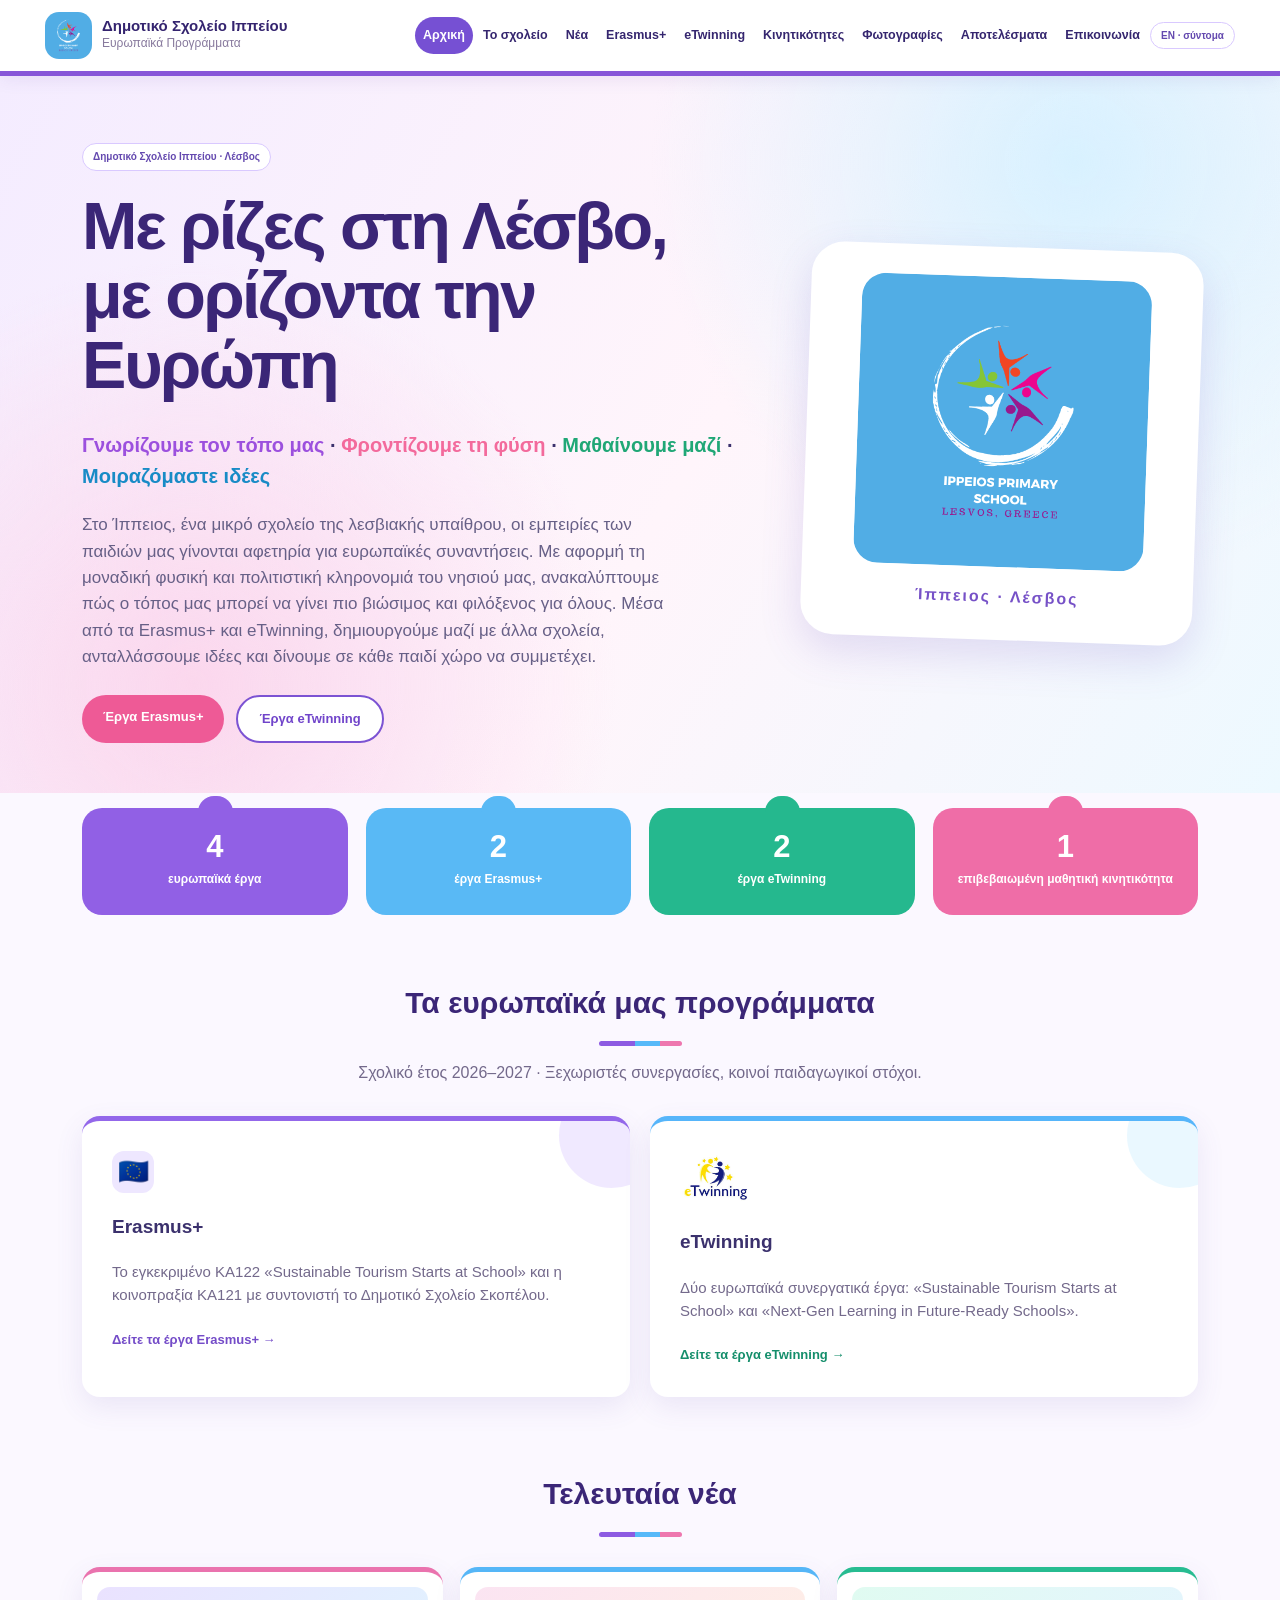
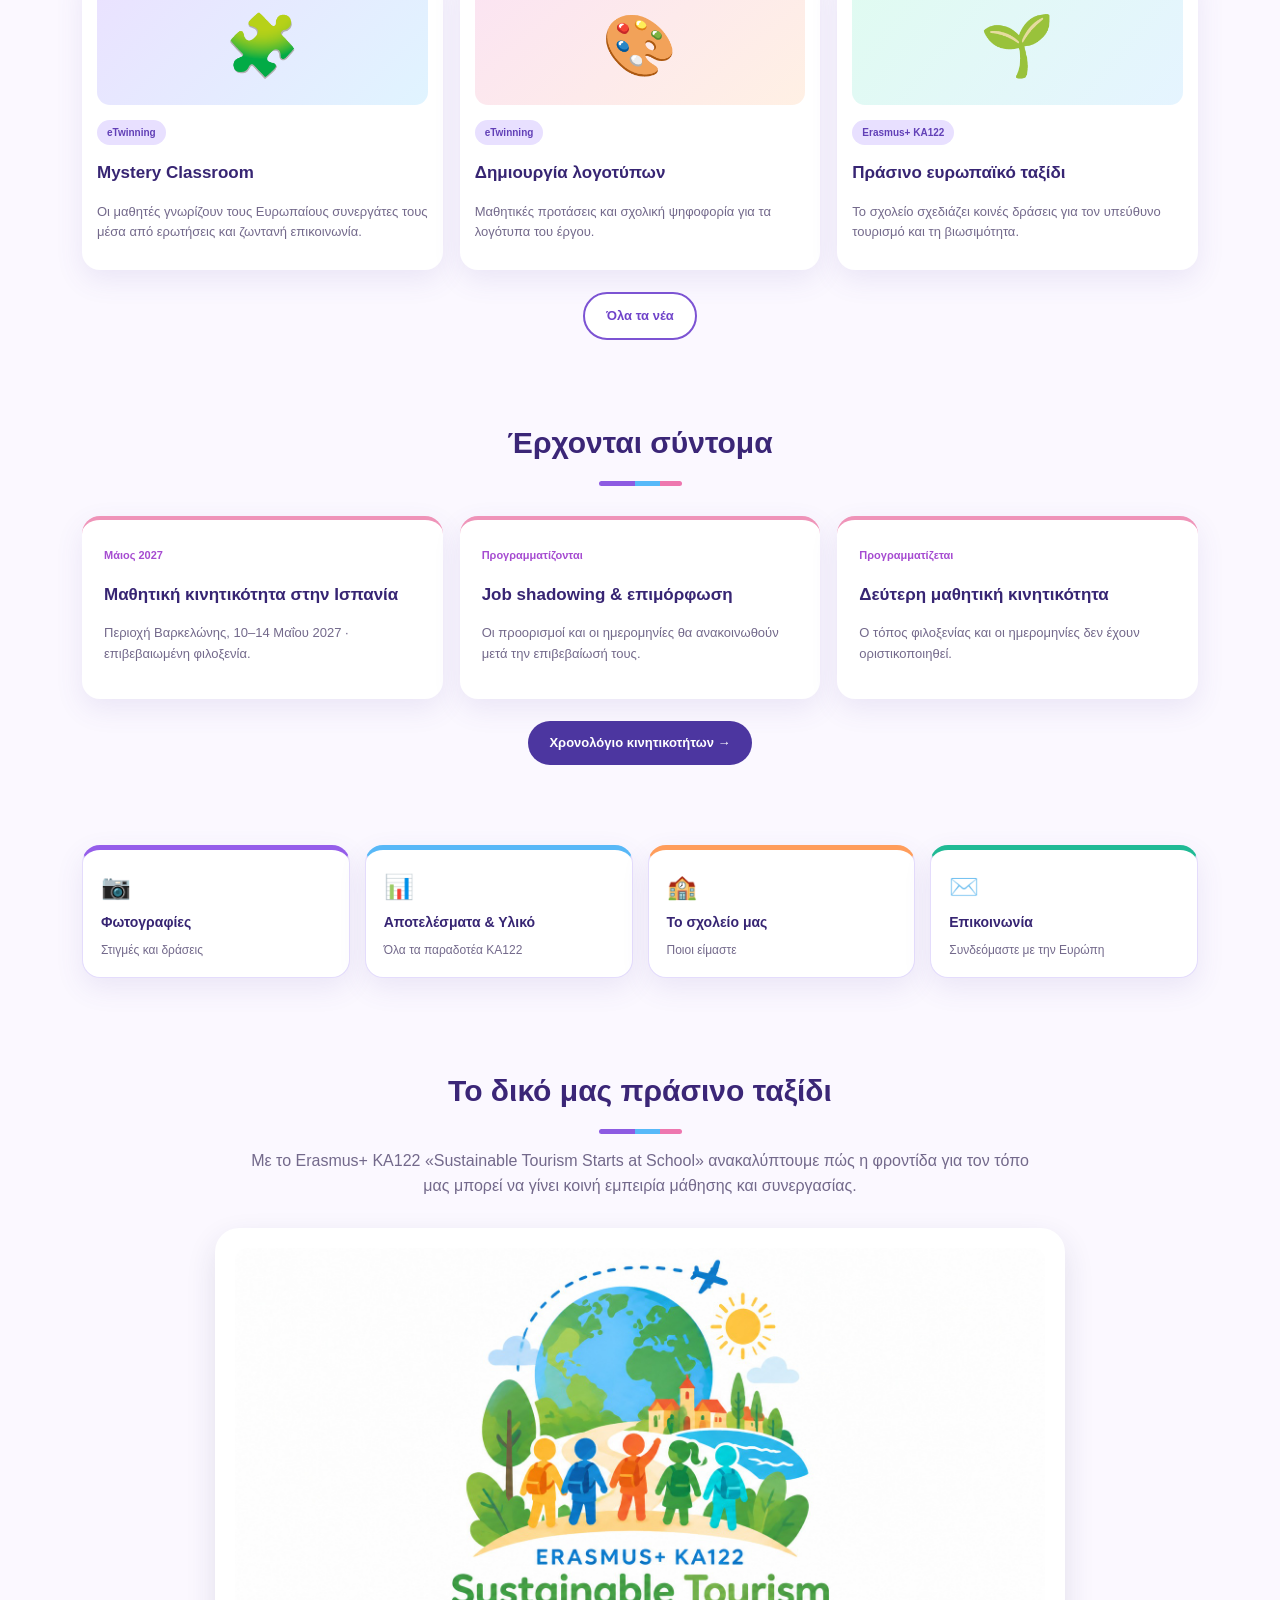
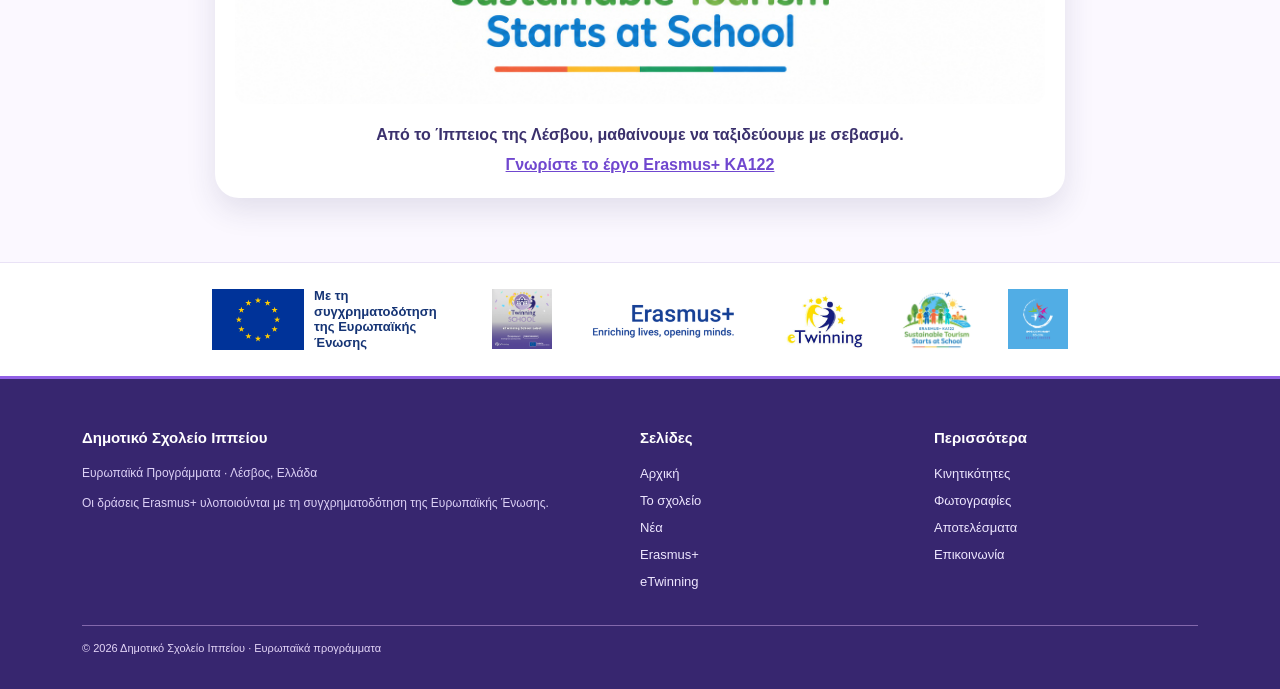
==== index.html @ ef34c3be "Add files via upload" ====
<!DOCTYPE html>

<html lang="el"><head><meta charset="utf-8"/><meta content="width=device-width,initial-scale=1" name="viewport"/><meta content="Ευρωπαϊκά προγράμματα Erasmus+ και eTwinning – Δημοτικό Σχολείο Ιππείου, Λέσβος" name="description"/><title>Αρχική | Δημοτικό Σχολείο Ιππείου</title><link href="style.css" rel="stylesheet"/></head><body>
<header class="top"><nav class="nav-wrap"><a class="brand" href="index.html"><img alt="Λογότυπο σχολείου" src="school-logo.png"/><span><strong>Δημοτικό Σχολείο Ιππείου</strong><small>Ευρωπαϊκά Προγράμματα</small></span></a><div class="nav-list"><a class="nav-link active" href="index.html">Αρχική</a><a class="nav-link" href="school.html">Το σχολείο</a><a class="nav-link" href="news.html">Νέα</a><a class="nav-link" href="erasmus.html">Erasmus+</a><a class="nav-link" href="etwinning.html">eTwinning</a><a class="nav-link" href="mobilities.html">Κινητικότητες</a><a class="nav-link" href="gallery.html">Φωτογραφίες</a><a class="nav-link" href="results.html">Αποτελέσματα</a><a class="nav-link" href="contact.html">Επικοινωνία</a><span class="badge outline" title="Αγγλική έκδοση υπό προετοιμασία">EN · σύντομα</span></div></nav></header>
<main>
<section class="hero"><div class="container herogrid"><div class="hero-copy"><span class="badge outline">Δημοτικό Σχολείο Ιππείου · Λέσβος</span><h1>Με ρίζες στη Λέσβο,<br/>με ορίζοντα την Ευρώπη</h1><p class="motto"><span>Γνωρίζουμε τον τόπο μας</span> · <span>Φροντίζουμε τη φύση</span> · <span>Μαθαίνουμε μαζί</span> · <span>Μοιραζόμαστε ιδέες</span></p><p>Στο Ίππειος, ένα μικρό σχολείο της λεσβιακής υπαίθρου, οι εμπειρίες των παιδιών μας γίνονται αφετηρία για ευρωπαϊκές συναντήσεις. Με αφορμή τη μοναδική φυσική και πολιτιστική κληρονομιά του νησιού μας, ανακαλύπτουμε πώς ο τόπος μας μπορεί να γίνει πιο βιώσιμος και φιλόξενος για όλους. Μέσα από τα Erasmus+ και eTwinning, δημιουργούμε μαζί με άλλα σχολεία, ανταλλάσσουμε ιδέες και δίνουμε σε κάθε παιδί χώρο να συμμετέχει.</p><div class="actions"><a class="btn primary" href="erasmus.html">Έργα Erasmus+</a><a class="btn ghost" href="etwinning.html">Έργα eTwinning</a></div></div><div class="hero-logo"><img alt="Λογότυπο Δημοτικού Σχολείου Ιππείου" src="school-logo.png"/><p>Ίππειος · Λέσβος</p></div></div></section>
<section aria-label="Τα φετινά μας ευρωπαϊκά προγράμματα" class="container statrow"><div class="stat red"><strong>4</strong><small>ευρωπαϊκά έργα</small></div><div class="stat yellow"><strong>2</strong><small>έργα Erasmus+</small></div><div class="stat green"><strong>2</strong><small>έργα eTwinning</small></div><div class="stat blue"><strong>1</strong><small>επιβεβαιωμένη μαθητική κινητικότητα</small></div></section>
<section class="container section"><div class="section-title"><h2>Τα ευρωπαϊκά μας προγράμματα</h2><div class="underline"></div><p>Σχολικό έτος 2026–2027 · Ξεχωριστές συνεργασίες, κοινοί παιδαγωγικοί στόχοι.</p></div><div class="two-cards"><a class="feature" href="erasmus.html"><span class="feature-icon eu">🇪🇺</span><h3>Erasmus+</h3><p>Το εγκεκριμένο KA122 «Sustainable Tourism Starts at School» και η κοινοπραξία KA121 με συντονιστή το Δημοτικό Σχολείο Σκοπέλου.</p><span class="card-link">Δείτε τα έργα Erasmus+ →</span></a><a class="feature" href="etwinning.html"><img alt="eTwinning" class="feature-logo" src="etwinning-logo.jpg"/><h3>eTwinning</h3><p>Δύο ευρωπαϊκά συνεργατικά έργα: «Sustainable Tourism Starts at School» και «Next-Gen Learning in Future-Ready Schools».</p><span class="card-link green-text">Δείτε τα έργα eTwinning →</span></a></div></section>
<section class="container section compact"><div class="section-title"><h2>Τελευταία νέα</h2><div class="underline"></div></div><div class="grid3"><article class="news-card"><div class="news-art">🧩</div><span class="badge">eTwinning</span><h3>Mystery Classroom</h3><p>Οι μαθητές γνωρίζουν τους Ευρωπαίους συνεργάτες τους μέσα από ερωτήσεις και ζωντανή επικοινωνία.</p></article><article class="news-card"><div class="news-art">🎨</div><span class="badge">eTwinning</span><h3>Δημιουργία λογοτύπων</h3><p>Μαθητικές προτάσεις και σχολική ψηφοφορία για τα λογότυπα του έργου.</p></article><article class="news-card"><div class="news-art">🌱</div><span class="badge">Erasmus+ KA122</span><h3>Πράσινο ευρωπαϊκό ταξίδι</h3><p>Το σχολείο σχεδιάζει κοινές δράσεις για τον υπεύθυνο τουρισμό και τη βιωσιμότητα.</p></article></div><p class="center-action"><a class="btn ghost" href="news.html">Όλα τα νέα</a></p></section>
<section class="container section compact"><div class="section-title"><h2>Έρχονται σύντομα</h2><div class="underline"></div></div><div class="grid3"><div class="event"><small>Μάιος 2027</small><h3>Μαθητική κινητικότητα στην Ισπανία</h3><p>Περιοχή Βαρκελώνης, 10–14 Μαΐου 2027 · επιβεβαιωμένη φιλοξενία.</p></div><div class="event"><small>Προγραμματίζονται</small><h3>Job shadowing &amp; επιμόρφωση</h3><p>Οι προορισμοί και οι ημερομηνίες θα ανακοινωθούν μετά την επιβεβαίωσή τους.</p></div><div class="event"><small>Προγραμματίζεται</small><h3>Δεύτερη μαθητική κινητικότητα</h3><p>Ο τόπος φιλοξενίας και οι ημερομηνίες δεν έχουν οριστικοποιηθεί.</p></div></div><p class="center-action"><a class="btn navy" href="mobilities.html">Χρονολόγιο κινητικοτήτων →</a></p></section>
<section class="container section compact"><div class="quick-grid"><a href="gallery.html">📷 <strong>Φωτογραφίες</strong><small>Στιγμές και δράσεις</small></a><a href="results.html">📊 <strong>Αποτελέσματα &amp; Υλικό</strong><small>Όλα τα παραδοτέα KA122</small></a><a href="school.html">🏫 <strong>Το σχολείο μας</strong><small>Ποιοι είμαστε</small></a><a href="contact.html">✉️ <strong>Επικοινωνία</strong><small>Συνδεόμαστε με την Ευρώπη</small></a></div></section>
<section aria-labelledby="ka122-poster-title" class="container section" style="padding-bottom:64px">
<div class="section-title">
<h2 id="ka122-poster-title">Το δικό μας πράσινο ταξίδι</h2>
<div class="underline"></div>
<p>Με το Erasmus+ KA122 «Sustainable Tourism Starts at School» ανακαλύπτουμε πώς η φροντίδα για τον τόπο μας μπορεί να γίνει κοινή εμπειρία μάθησης και συνεργασίας.</p>
</div>
<div style="max-width:850px;margin:0 auto;text-align:center;background:#fff;border-radius:24px;padding:20px;box-shadow:0 12px 30px rgba(45,41,94,.12)">
<a aria-label="Μάθετε περισσότερα για το Erasmus+ KA122" href="erasmus.html">
<img alt="Αφίσα του Erasmus+ KA122 Sustainable Tourism Starts at School" loading="lazy" src="sustainable-tourism.jpg" style="display:block;width:100%;height:auto;border-radius:14px"/>
</a>
<p style="margin:19px 0 6px;font-weight:750">Από το Ίππειος της Λέσβου, μαθαίνουμε να ταξιδεύουμε με σεβασμό.</p>
<a href="erasmus.html" style="color:#7047cf;font-weight:750;text-decoration:underline">Γνωρίστε το έργο Erasmus+ KA122</a>
</div>
</section>
</main>
<div aria-label="Ευρωπαϊκή χρηματοδότηση και λογότυπα του σχολείου" class="footer-logos"><div class="eu-funding-mark"><svg aria-label="Σημαία της Ευρωπαϊκής Ένωσης" role="img" viewbox="0 0 120 80" xmlns="http://www.w3.org/2000/svg"><rect fill="#003399" height="80" width="120"></rect><polygon fill="#ffcc00" points="60.000,10.800 60.970,13.665 63.994,13.702 61.569,15.510 62.469,18.398 60.000,16.650 57.531,18.398 58.431,15.510 56.006,13.702 59.030,13.665"></polygon><polygon fill="#ffcc00" points="72.500,14.149 73.470,17.014 76.494,17.051 74.069,18.859 74.969,21.747 72.500,19.999 70.031,21.747 70.931,18.859 68.506,17.051 71.530,17.014"></polygon><polygon fill="#ffcc00" points="81.651,23.300 82.620,26.165 85.645,26.202 83.220,28.010 84.119,30.898 81.651,29.150 79.182,30.898 80.081,28.010 77.656,26.202 80.681,26.165"></polygon><polygon fill="#ffcc00" points="85.000,35.800 85.970,38.665 88.994,38.702 86.569,40.510 87.469,43.398 85.000,41.650 82.531,43.398 83.431,40.510 81.006,38.702 84.030,38.665"></polygon><polygon fill="#ffcc00" points="81.651,48.300 82.620,51.165 85.645,51.202 83.220,53.010 84.119,55.898 81.651,54.150 79.182,55.898 80.081,53.010 77.656,51.202 80.681,51.165"></polygon><polygon fill="#ffcc00" points="72.500,57.451 73.470,60.316 76.494,60.353 74.069,62.161 74.969,65.049 72.500,63.301 70.031,65.049 70.931,62.161 68.506,60.353 71.530,60.316"></polygon><polygon fill="#ffcc00" points="60.000,60.800 60.970,63.665 63.994,63.702 61.569,65.510 62.469,68.398 60.000,66.650 57.531,68.398 58.431,65.510 56.006,63.702 59.030,63.665"></polygon><polygon fill="#ffcc00" points="47.500,57.451 48.470,60.316 51.494,60.353 49.069,62.161 49.969,65.049 47.500,63.301 45.031,65.049 45.931,62.161 43.506,60.353 46.530,60.316"></polygon><polygon fill="#ffcc00" points="38.349,48.300 39.319,51.165 42.344,51.202 39.919,53.010 40.818,55.898 38.349,54.150 35.881,55.898 36.780,53.010 34.355,51.202 37.380,51.165"></polygon><polygon fill="#ffcc00" points="35.000,35.800 35.970,38.665 38.994,38.702 36.569,40.510 37.469,43.398 35.000,41.650 32.531,43.398 33.431,40.510 31.006,38.702 34.030,38.665"></polygon><polygon fill="#ffcc00" points="38.349,23.300 39.319,26.165 42.344,26.202 39.919,28.010 40.818,30.898 38.349,29.150 35.881,30.898 36.780,28.010 34.355,26.202 37.380,26.165"></polygon><polygon fill="#ffcc00" points="47.500,14.149 48.470,17.014 51.494,17.051 49.069,18.859 49.969,21.747 47.500,19.999 45.031,21.747 45.931,18.859 43.506,17.051 46.530,17.014"></polygon></svg><span>Με τη συγχρηματοδότηση της Ευρωπαϊκής Ένωσης</span></div><img alt="eTwinning School Label" loading="lazy" src="etwinning-school-label.gif"/><img alt="Erasmus+ — Enriching lives, opening minds" class="erasmus-wordmark" loading="lazy" src="[data-uri]"/><img alt="eTwinning" loading="lazy" src="etwinning-logo.jpg"/><img alt="Λογότυπο Sustainable Tourism Starts at School" loading="lazy" src="[data-uri]"/><img alt="Δημοτικό Σχολείο Ιππείου" loading="lazy" src="school-logo.png"/></div>
<footer class="footer"><div class="container"><div class="footer-grid"><div><h3>Δημοτικό Σχολείο Ιππείου</h3><p>Ευρωπαϊκά Προγράμματα · Λέσβος, Ελλάδα</p><p>Οι δράσεις Erasmus+ υλοποιούνται με τη συγχρηματοδότηση της Ευρωπαϊκής Ένωσης.</p></div><div><h3>Σελίδες</h3><a href="index.html">Αρχική</a><a href="school.html">Το σχολείο</a><a href="news.html">Νέα</a><a href="erasmus.html">Erasmus+</a><a href="etwinning.html">eTwinning</a></div><div><h3>Περισσότερα</h3><a href="mobilities.html">Κινητικότητες</a><a href="gallery.html">Φωτογραφίες</a><a href="results.html">Αποτελέσματα</a><a href="contact.html">Επικοινωνία</a></div></div><div class="copyright">© 2026 Δημοτικό Σχολείο Ιππείου · Ευρωπαϊκά προγράμματα</div></div></footer>
</body></html>
---- style.css ----
:root{--navy:#3d266d;--ink:#403369;--muted:#796e91;--coral:#fb4e6a;--yellow:#ff9f24;--green:#18b77e;--blue:#40aafa;--paper:#fffaf5;--shadow:0 10px 25px rgba(39,32,66,.09)}
*{box-sizing:border-box}html{scroll-behavior:smooth}body{margin:0;color:var(--ink);font-family:'Segoe UI',Arial,sans-serif;background:var(--paper);line-height:1.55}a{color:inherit}button{font:inherit}
.top{position:sticky;top:0;z-index:20;background:white;border-bottom:4px solid transparent;border-image:linear-gradient(to right,#fb4e6a 0 25%,#ff9f24 25% 50%,#18b77e 50% 75%,#40aafa 75%) 1}.container{max-width:1160px;margin:auto;padding-left:22px;padding-right:22px}.nav-wrap{max-width:1230px;margin:auto;padding:12px 20px;display:flex;align-items:center;justify-content:space-between;gap:20px}.brand{display:flex;align-items:center;gap:10px;flex-shrink:0;cursor:pointer;text-decoration:none}.brand img{width:47px;height:47px;object-fit:cover;border-radius:14px}.brand strong{display:block;font-size:15px;line-height:1.1;color:var(--navy)}.brand small{display:block;font-size:12px;color:#858296}.nav-list{display:flex;align-items:center;gap:2px;flex-wrap:wrap;justify-content:flex-end}.nav-link{font-size:12.5px;font-weight:750;white-space:nowrap;text-decoration:none;padding:9px 8px;border-radius:25px;color:var(--navy)}.nav-link:hover{background:#f4eaff}.nav-link.active{background:var(--navy);color:white}.lang{border:2px solid var(--navy);background:white;border-radius:28px;font-size:12px;font-weight:800;padding:8px 12px;cursor:pointer}.lang:hover{background:#f4eaff}
main{min-height:58vh}.page{display:none}.page.active{display:block}.hero{padding:67px 0 50px;background:#fff8ef}.herogrid{display:grid;grid-template-columns:1.45fr .85fr;gap:55px;align-items:center}.hero-copy h1{font-size:clamp(45px,5.2vw,76px);letter-spacing:-2.5px;line-height:1.05;color:var(--navy);margin:21px 0 29px}.hero-copy>p:not(.motto){color:var(--muted);max-width:600px;font-size:17px}.motto{font-size:20px;font-weight:850;margin-bottom:20px}.motto span:nth-child(1){color:var(--coral)}.motto span:nth-child(2){color:#ce8b00}.motto span:nth-child(3){color:var(--green)}.motto span:nth-child(4){color:var(--blue)}.hero-logo{background:white;border-radius:33px;padding:27px;text-align:center;box-shadow:0 17px 37px #693cb91c;transform:rotate(2deg)}.hero-logo img{width:100%;max-width:290px;border-radius:24px}.hero-logo p{margin:10px 0 0;font-weight:850;letter-spacing:2px;color:#3286cc}.badge{display:inline-block;border-radius:50px;padding:5px 10px;background:#eff2ff;color:#3854ac;font-size:10px;letter-spacing:.35px;font-weight:850}.badge.outline{border:1px solid #ece1c5;background:white;color:#363456}.badge.coral{background:#ffe9ec;color:#cf406a}.badge.blue-badge{background:#e9f7ff;color:#2784d5}.badge.green-badge{background:#e5fbf2;color:#098b5d}.badge.purple-badge{background:#f0e6ff;color:#8345d2}.actions{display:flex;gap:12px;flex-wrap:wrap;margin-top:25px}.btn{display:inline-block;text-decoration:none;border-radius:35px;padding:12px 21px;font-size:13px;font-weight:800}.btn.primary{background:var(--coral);color:white}.btn.ghost{background:transparent;border:2px solid var(--navy);color:var(--navy)}.btn.navy{background:var(--navy);color:white}.btn:hover{filter:brightness(.95)}
.statrow{display:grid;grid-template-columns:repeat(4,1fr);gap:18px;padding-top:15px}.stat{text-align:center;border-radius:17px;padding:22px 8px;color:white;min-height:107px;position:relative}.stat:before{content:'';position:absolute;border-radius:60px 60px 0 0;background:inherit;width:35px;height:16px;top:-12px;left:calc(50% - 17px)}.stat.red{background:var(--coral)}.stat.yellow{background:#e9a900}.stat.green{background:var(--green)}.stat.blue{background:var(--blue)}.stat strong{display:block;font-size:31px;line-height:1.1}.stat small{display:block;font-size:12px;font-weight:750;margin-top:6px}
.section{padding-top:65px;padding-bottom:35px}.section.compact{padding-top:39px;padding-bottom:25px}.section-title{text-align:center;margin-bottom:30px}.section-title.left{text-align:left;margin-top:45px}.section-title h2{font-size:30px;color:var(--navy);margin:0}.section-title p{color:var(--muted);max-width:790px;margin:15px auto}.underline{width:70px;height:4px;margin:14px auto 0;border-radius:5px;background:linear-gradient(to right,var(--coral) 0 25%,var(--yellow) 25% 50%,var(--green) 50% 75%,var(--blue) 75%)}.two-cards{display:grid;grid-template-columns:1fr 1fr;gap:20px}.feature{display:block;background:white;border-radius:18px;padding:30px;text-decoration:none;box-shadow:var(--shadow);position:relative;overflow:hidden}.feature:before{content:'';width:105px;height:105px;background:#e1f3ff;border-radius:100%;position:absolute;right:-34px;top:-38px;opacity:.6}.feature:nth-child(2):before{background:#ffe3b5}.feature h3{font-size:19px}.feature p{font-size:15px;color:var(--muted);margin-bottom:20px}.feature-icon{display:inline-grid;place-items:center;background:#e4f6ff;border-radius:12px;width:42px;height:42px;font-size:25px}.feature-logo{width:118px;height:50px;object-fit:contain;object-position:left}.card-link{font-size:13px;font-weight:850;color:#6a45c4}.green-text{color:var(--green)}.grid3{display:grid;grid-template-columns:repeat(3,minmax(0,1fr));gap:17px}.news-card,.mini,.event{background:white;border-radius:18px;box-shadow:var(--shadow);overflow:hidden}.news-card{padding:15px}.news-art{height:118px;border-radius:13px;background:linear-gradient(135deg,#edf0ff,#ffe5f1);display:flex;align-items:center;justify-content:center;font-size:60px;margin-bottom:14px}.news-card:nth-child(2) .news-art{background:linear-gradient(140deg,#fff0cf,#ffecdd)}.news-card:nth-child(3) .news-art{background:linear-gradient(140deg,#e7ffef,#e3f7ff)}.news-card h3,.event h3{font-size:17px;line-height:1.34;color:var(--navy)}.news-card p,.event p{font-size:13px;color:var(--muted)}.center-action{text-align:center;margin-top:22px}.event{padding:22px}.event small,.date{font-size:11px;font-weight:850;color:var(--coral)}.quick-grid{display:grid;grid-template-columns:repeat(4,1fr);gap:15px}.quick-grid a{background:white;border:1px solid #f2e8f3;border-radius:16px;box-shadow:var(--shadow);padding:18px;text-decoration:none;font-size:24px}.quick-grid strong{display:block;font-size:14px;margin-top:7px;color:var(--navy)}.quick-grid small{display:block;color:var(--muted);font-size:12px;margin-top:7px}.page-head{background:linear-gradient(130deg,#ffedf8,#fff9f2 55%,#eaf7ff);padding:57px 0}.page-head h1{font-size:clamp(35px,5vw,54px);line-height:1.2;color:var(--navy);margin:9px 0}.page-head p{color:var(--muted);max-width:800px}.page-head .kicker{color:var(--coral);font-size:12px;font-weight:850;letter-spacing:1px;text-transform:uppercase}.three-images{display:grid;grid-template-columns:repeat(3,1fr);gap:20px}.three-images img{width:100%;height:160px;object-fit:contain;background:white;padding:20px;border-radius:18px;box-shadow:var(--shadow)}.project-detail{display:grid;grid-template-columns:1.25fr .85fr;gap:30px;align-items:center;background:white;border-radius:24px;padding:28px;box-shadow:var(--shadow);margin-bottom:28px}.project-detail h2{color:var(--navy);font-size:30px}.project-detail p{color:#656278}.project-detail .poster{width:100%;max-height:330px;object-fit:contain;border-radius:12px}.project-detail .poster.portrait{max-height:480px}.art{border-radius:20px;background:#ecf5ff;min-height:220px;display:flex;align-items:center;justify-content:center;flex-direction:column;font-size:80px}.art span{font-size:16px;font-weight:800;color:#2b5c9c}.timeline{display:grid;gap:16px}.time-item{background:white;padding:25px;border-radius:18px;border-left:6px solid #ffab3b;box-shadow:var(--shadow)}.time-item.confirmed{border-color:var(--green)}.time-item h2{margin:8px 0 5px;font-size:24px;color:var(--navy)}.time-item p{color:var(--muted)}.gallery{display:grid;grid-template-columns:repeat(3,minmax(0,1fr));gap:20px}.gallery figure{background:white;padding:16px;margin:0;border-radius:18px;box-shadow:var(--shadow);text-align:center}.gallery img{width:100%;height:245px;object-fit:contain;border-radius:10px}.gallery figcaption{font-weight:750;font-size:13px;margin:10px 0}.warning{border-left:5px solid var(--coral);background:white;padding:19px 22px;border-radius:15px;color:#615b72}.deliverables{display:grid;gap:23px}.commit-group h3{font-size:23px;color:var(--navy)}.mini{padding:21px;border-top:5px solid var(--green)}.mini:nth-child(3n+2){border-color:var(--coral)}.mini:nth-child(3n){border-color:var(--blue)}.mini .symbol{font-size:29px}.mini h3{font-size:16px;margin:11px 0 7px;color:var(--navy)}.mini p{color:#6e6a7e;font-size:13px;margin:0}.hint{border:1px solid #ffdba7;background:#fff0d3;border-radius:15px;padding:17px;margin-top:28px;color:#67546a;font-size:14px}.spaced{margin-top:45px}.footer-logos{display:flex;justify-content:center;align-items:center;gap:25px;flex-wrap:wrap;background:white;padding:16px}.footer-logos img{height:45px;max-width:170px;object-fit:contain}.footer{background:var(--navy);color:#fff;border-top:4px solid transparent;border-image:linear-gradient(to right,#fb4e6a 0 25%,#ff9f24 25% 50%,#18b77e 50% 75%,#40aafa 75%) 1;padding:32px 0}.footer-grid{display:grid;grid-template-columns:2fr 1fr 1fr;gap:30px}.footer a{display:block;color:#f4eaff;font-size:13px;margin-bottom:7px;text-decoration:none}.footer p{color:#e6d7ff;font-size:12px}.footer h3{font-size:15px}.copyright{font-size:11px;border-top:1px solid #8368ac;padding-top:14px;margin-top:25px;color:#e4d6f8}
@media(max-width:1050px){.nav-wrap{display:block}.brand{justify-content:center;margin-bottom:10px}.nav-list{justify-content:center}.nav-link{font-size:11.5px}.quick-grid{grid-template-columns:repeat(2,1fr)}}
@media(max-width:700px){.herogrid,.two-cards,.project-detail,.grid3,.gallery,.footer-grid{grid-template-columns:1fr}.statrow{grid-template-columns:repeat(2,1fr)}.three-images{grid-template-columns:1fr}.hero{padding-top:35px}.herogrid{gap:25px}.hero-copy h1{font-size:47px}.hero-logo{max-width:300px;margin:auto}.motto{font-size:17px}.nav-list{max-height:100px;overflow-y:auto}.quick-grid{grid-template-columns:repeat(2,1fr)}.gallery img{height:230px}.section{padding-top:45px}.footer-grid{gap:6px}}

/* The site uses a shared stylesheet. Edit here to change colors on ALL pages. */
.page{display:block!important}.nav-link.active{color:#ed5b65;background:#fff2dd}.footer a:hover,.nav-link:hover{text-decoration:underline}

/* Χρώματα Ιππείου – κρατάμε ΑΚΡΙΒΩΣ την προηγούμενη διάταξη. */
:root{--navy:#3d266d;--ink:#403369;--muted:#796e91;--coral:#fb4e6a;--yellow:#ff9f24;--green:#18b77e;--blue:#40aafa;--paper:#fffaf5}
.top{border-image:linear-gradient(90deg,#fb4e6a 0 17%,#ff9f24 17% 34%,#ffcb36 34% 50%,#18b77e 50% 67%,#40aafa 67% 83%,#9d59e9 83% 100%) 1}
.nav-link.active{background:#f0e4ff;color:#6c35b4}
.hero{background:radial-gradient(circle at 12% 14%,#fff0d1 0,transparent 30%),radial-gradient(circle at 86% 28%,#e9edff 0,transparent 29%),#fff9f5}
.hero-logo{box-shadow:0 17px 37px #9459c326}
.hero-logo p{color:#6a45c4}
.badge.outline{border-color:#ebd6fa}
.stat.red{background:#fb4e6a}.stat.yellow{background:#ff9f24}.stat.green{background:#18b77e}.stat.blue{background:#40aafa}
.underline{background:linear-gradient(90deg,#fb4e6a 0 17%,#ff9f24 17% 34%,#ffcb36 34% 50%,#18b77e 50% 67%,#40aafa 67% 83%,#9d59e9 83% 100%)}
.feature:nth-child(2):before{background:#ffe3ef}
.news-card:nth-child(2) .news-art{background:linear-gradient(135deg,#fff2d4,#ffeaf0)}
.news-card:nth-child(3) .news-art{background:linear-gradient(135deg,#e5fbf2,#e4f6ff)}
.footer{background:#3d266d;border-image:linear-gradient(90deg,#fb4e6a,#ff9f24,#18b77e,#40aafa,#9d59e9) 1}


/* Ιππειος: bright purple + sky-blue identity; unchanged original card layout */
:root{--navy:#34246f;--ink:#342d65;--muted:#666481;--coral:#f36a9c;--yellow:#ff9b43;--green:#27be8e;--blue:#4abdfa;--paper:#fbf8ff;--shadow:0 10px 26px rgba(68,42,137,.13)}
body{background:#fbf8ff;color:var(--ink)}
.top{background:#fff;box-shadow:0 4px 20px rgba(64,42,126,.09);border-image:none;border-bottom:4px solid #9872ee}
.brand strong{color:#34246f}.brand small{color:#8469bc}
.nav-link{color:#35266f}.nav-link:hover{background:#eeeaff}.nav-link.active{background:#7047cf!important;color:white!important}
.lang{border-color:#9378db;color:#6241bc}
.hero{background:radial-gradient(circle at 85% 18%,#bbecff 0,transparent 33%),radial-gradient(circle at 8% 94%,#f9c9e2 0,transparent 35%),linear-gradient(115deg,#f2e9ff 0%,#ebf7ff 75%,#fbf3ff 100%)}
.hero-copy h1{color:#372573}.hero-copy>p:not(.motto){color:#676087}.motto span:nth-child(1){color:#9c50de}.motto span:nth-child(2){color:#f36a9c}.motto span:nth-child(3){color:#20a776}.motto span:nth-child(4){color:#188bc6}
.hero-logo{box-shadow:0 16px 40px #6e4fc22c;border:3px solid #fff}.hero-logo p{color:#7651c7}
.badge{background:#e8e0ff;color:#6240b7}.badge.outline{border-color:#d9c9ff;color:#6449af}.badge.coral{background:#ffe5f0;color:#b52e6d}.badge.blue-badge{background:#e4f7ff;color:#237da9}.badge.green-badge{background:#ddf8eb;color:#148a65}.badge.purple-badge{background:#f0e6ff;color:#773dc7}
.btn.primary{background:#7047cf}.btn.ghost{border-color:#7652d1;color:#6241bc}.btn.navy{background:#34246f}
.stat.red{background:#9b59dc}.stat.yellow{background:#42b5ed}.stat.green{background:#25b888}.stat.blue{background:#f36a9c}
.section-title h2,.news-card h3,.event h3,.quick-grid strong,.page-head h1,.project-detail h2,.time-item h2,.commit-group h3,.mini h3{color:#372573}
.underline{background:linear-gradient(to right,#9b59dc 0 35%,#4abdfa 35% 70%,#27be8e 70%);width:78px;height:5px}
.feature,.news-card,.mini,.event,.quick-grid a,.gallery figure,.project-detail,.time-item{border-radius:18px;box-shadow:0 10px 28px #6149a61b}
.feature:before{background:#e3d4ff}.feature:nth-child(2):before{background:#d7f3ff}.feature-icon{background:#eee7ff}.card-link{color:#744cc8}.green-text{color:#148e6b}
.news-art{background:linear-gradient(135deg,#e9ddff,#e1f6ff)}.news-card:nth-child(2) .news-art{background:linear-gradient(130deg,#ffe5ee,#ffe9db)}.news-card:nth-child(3) .news-art{background:linear-gradient(130deg,#ddfaec,#e4f8ff)}
.event small,.date{color:#a64cd1}.quick-grid a{border:1px solid #e4dcfc}
.page-head{background:linear-gradient(125deg,#eee5ff,#e5f6ff 68%,#ffecf5)}.page-head .kicker{color:#7650c2}
.art{background:#e6f4ff}.art span{color:#6b46bd}.time-item{border-left-color:#ff9b43}.time-item.confirmed{border-color:#22b98a}
.mini{border-top-color:#9b59dc}.mini:nth-child(3n+2){border-color:#4abdfa}.mini:nth-child(3n){border-color:#27be8e}
.hint{background:#fff4e8;border-color:#ffd4b1}
.footer-logos{background:#f7f3ff}.footer{background:#34246f;border-top:5px solid #52c3f4;border-image:none}.footer a{color:#eee7ff}.footer p{color:#ddd1f6}
/* Sentence case everywhere: preserve Greek accents and legitimate brand acronyms */
.page-head .kicker,.badge,.section-tag,.tile-type,.event small,.date,.journey-date,.story small{text-transform:none!important;letter-spacing:.1px!important}


/* IPPEIOS COLOR IDENTITY v3 — distinctive violet / sky blue / pink. Layout unchanged. */
:root{--navy:#39266f;--ink:#3b316d;--muted:#73698b;--coral:#ee5a96;--yellow:#ff9e53;--green:#21ba95;--blue:#56b5fa;--paper:#fbf8ff;--shadow:0 12px 30px rgba(83,52,151,.12)}
body{background:#fbf8ff;color:var(--ink)}
.top{background:#fff;border-image:none!important;border-bottom:5px solid #8756d8!important;box-shadow:0 3px 17px rgba(83,52,151,.09)}
.top:after{content:none!important}
.nav-link.active{background:#7650d3!important;color:#fff!important}
.nav-link:hover{background:#efe7ff}
.brand small{color:#87799d}
.hero{background:radial-gradient(circle at 84% 12%,#d8f1ff 0,transparent 34%),radial-gradient(circle at 15% 85%,#fbd7ed 0,transparent 34%),linear-gradient(120deg,#f4ecff,#fff5fb 54%,#edf9ff)}
.hero-copy h1,.section-title h2,.page-head h1,.project-detail h2{color:#3b2677}
.btn.primary{background:#ee5a96;color:#fff}
.btn.ghost{border-color:#7c53d3;color:#7044ca;background:#fff}
.btn.navy{background:#4c36a0}
.stat.red{background:#9160e5}.stat.yellow{background:#59b9f5}.stat.green{background:#25b88e}.stat.blue{background:#ef6da7}
.stat{border-radius:20px}
.stat:before{background:inherit}
.underline{background:linear-gradient(90deg,#8d5be2 0 43%,#57b9f9 43% 74%,#ee77af 74%);width:83px;height:5px}
.feature{border-top:5px solid #9367ea}.feature:nth-child(2){border-top-color:#56b5fa}
.feature:before{background:#e7dbff}.feature:nth-child(2):before{background:#dcf4ff}
.news-card:nth-child(1){border-top:5px solid #ea73ae}.news-card:nth-child(2){border-top:5px solid #55b6f7}.news-card:nth-child(3){border-top:5px solid #27bc91}
.news-art{background:linear-gradient(135deg,#eae2ff,#e0f4ff)}
.news-card:nth-child(2) .news-art{background:linear-gradient(140deg,#fbe4f2,#fff0e4)}
.news-card:nth-child(3) .news-art{background:linear-gradient(130deg,#e0fbf1,#e5f4ff)}
.event{border-top:4px solid #ef93b8}
.quick-grid a:nth-child(4n+1){border-top:5px solid #955dea}.quick-grid a:nth-child(4n+2){border-top:5px solid #58b8f7}.quick-grid a:nth-child(4n+3){border-top:5px solid #ff9d5b}.quick-grid a:nth-child(4n){border-top:5px solid #20ba95}
.page-head{background:linear-gradient(125deg,#f2e8ff,#e7f5ff 65%,#fde7f3)}
.mini{border-top-color:#925de5}.mini:nth-child(3n+2){border-top-color:#58b8f7}.mini:nth-child(3n){border-top-color:#ee7bae}
.footer-logos{background:#f7f0ff}.footer{background:#37266f;border-image:none!important;border-top:5px solid #58b8f7!important}
/* Keep standard sentence-style labels, not shouty uppercase. */
.page-head .kicker,.badge,.section-tag,.tile-type,.event small,.date,.journey-date,.story small{text-transform:none!important;letter-spacing:normal!important}

/* Footer refresh 12 Nov 2026 — no decorative duplicated logos */
.hint{display:none!important}
.footer-logos{
  display:flex!important;align-items:center!important;justify-content:center!important;
  flex-wrap:wrap!important;column-gap:38px!important;row-gap:18px!important;
  padding:27px 20px!important;background:#fff!important
}
.footer-logos img{
  display:block!important;width:auto!important;height:58px!important;
  max-width:165px!important;object-fit:contain!important;background:transparent!important
}
.footer-logos::before,.footer-logos::after{content:none!important;display:none!important}
@media(max-width:600px){.footer-logos img{height:45px!important;max-width:115px!important}.footer-logos{column-gap:20px!important}}

/* Οριστική μορφή λογοτύπων στο κάτω μέρος — χωρίς ψευδοστοιχεία */
.footer-logos {
  background: #fff !important;
  border-top: 1px solid #eee9f8;
  display: flex !important;
  flex-wrap: wrap;
  align-items: center;
  justify-content: center;
  gap: 22px 32px;
  padding: 24px 18px !important;
}
.footer-logos img {
  height: 58px !important;
  width: auto !important;
  max-width: 165px !important;
  object-fit: contain !important;
  background: transparent !important;
  box-shadow: none !important;
}
.footer-logos img[src="sustainable-tourism-logo.png"] { height: 58px !important; }
.footer-logos::after, .footer-logos::before {
  content: none !important;
  display: none !important;
}
.hint {display:none!important;}
.footer { background:#37266f!important; border-top:4px solid #9160e5!important; border-image:none!important; }
@media(max-width:600px){
  .footer-logos {gap: 18px!important;}
  .footer-logos img, .footer-logos img[src="sustainable-tourism-logo.png"] {height:46px!important;max-width:130px!important;}
}

/* Final footer: self-contained EU emblem and Sustainable logo */
.footer-logos {
  display: flex !important; justify-content: center !important; align-items: center !important;
  flex-wrap: wrap !important; gap: 20px 35px !important; padding: 25px 16px !important;
  background: #fff !important; border-top: 1px solid #e9e2f6 !important;
}
.footer-logos > img { height: 60px !important; width: auto !important; max-width: 165px !important; object-fit: contain !important;
  background: transparent !important; box-shadow: none !important; }
.footer-logos::after, .footer-logos::before { content: none !important; display: none !important; }
.eu-funding-mark { display:flex !important; align-items:center; gap:10px; color:#153475; font-family:Arial,sans-serif;
  width: 245px; max-width: 100%; font-size:13px; font-weight:700; line-height:1.2; }
.eu-funding-mark svg { display:block; width:92px; height:auto; flex:0 0 92px; }
.eu-funding-mark span { display:block; }
.hint { display:none!important; }
.footer { background:#37266f!important; border-top: 3px solid #9160e5!important; border-image:none!important; }
@media(max-width:600px){ .footer-logos{gap:16px 22px!important;} .footer-logos>img{height:48px!important;max-width:130px!important;}
.eu-funding-mark{width:205px;font-size:11px}.eu-funding-mark svg{width:72px;flex-basis:72px} }
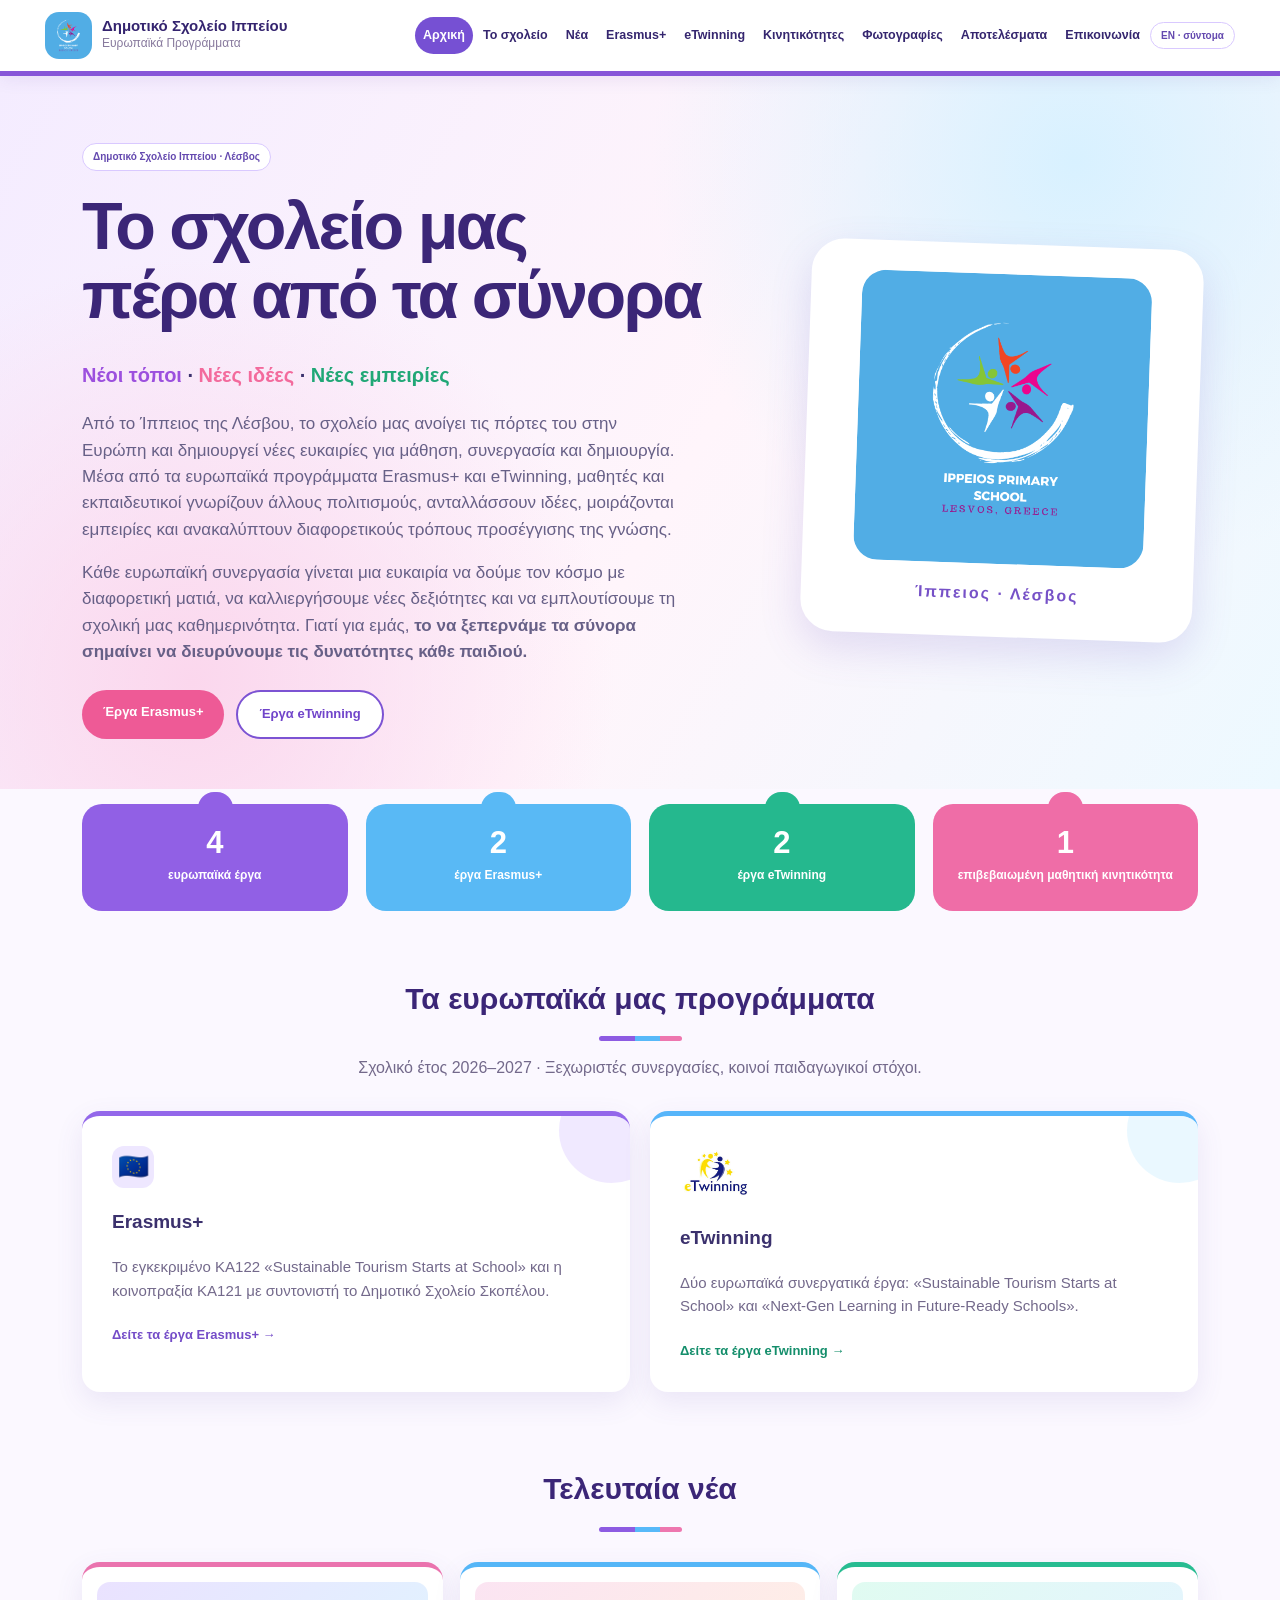
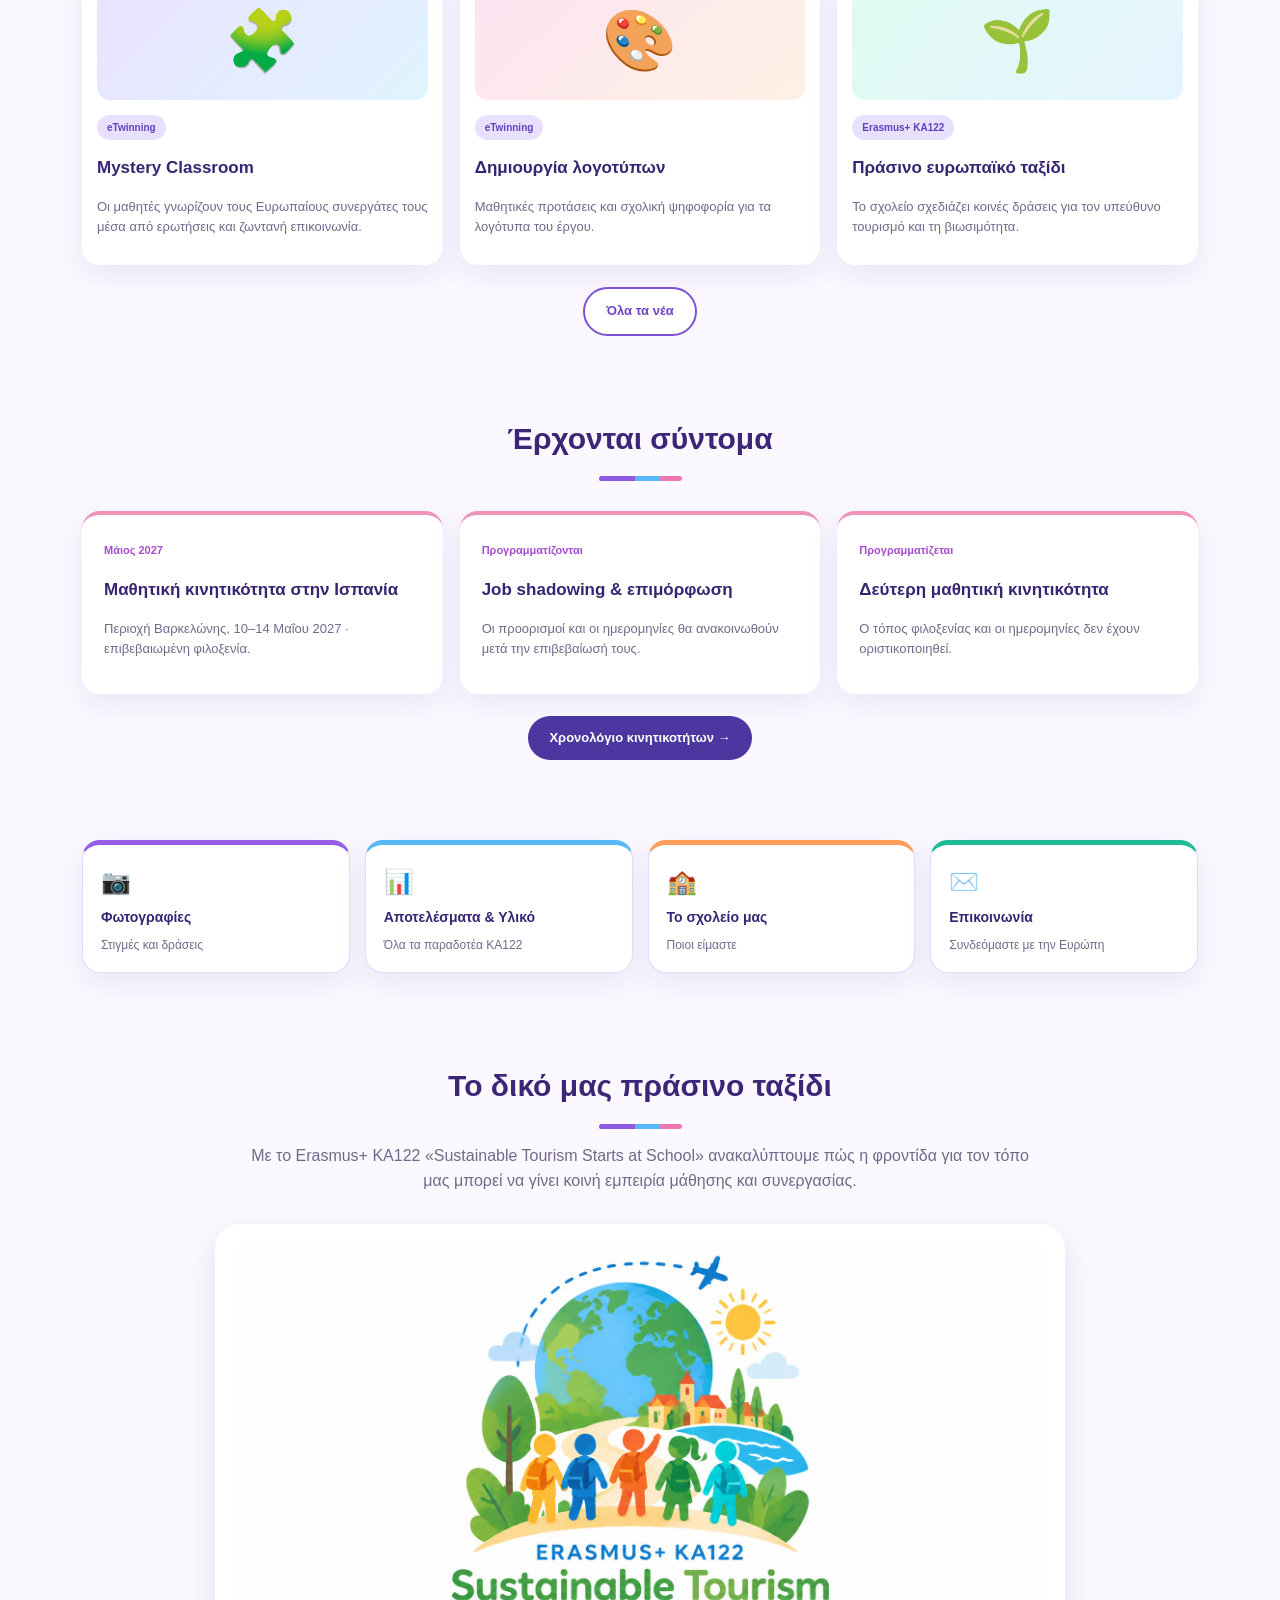
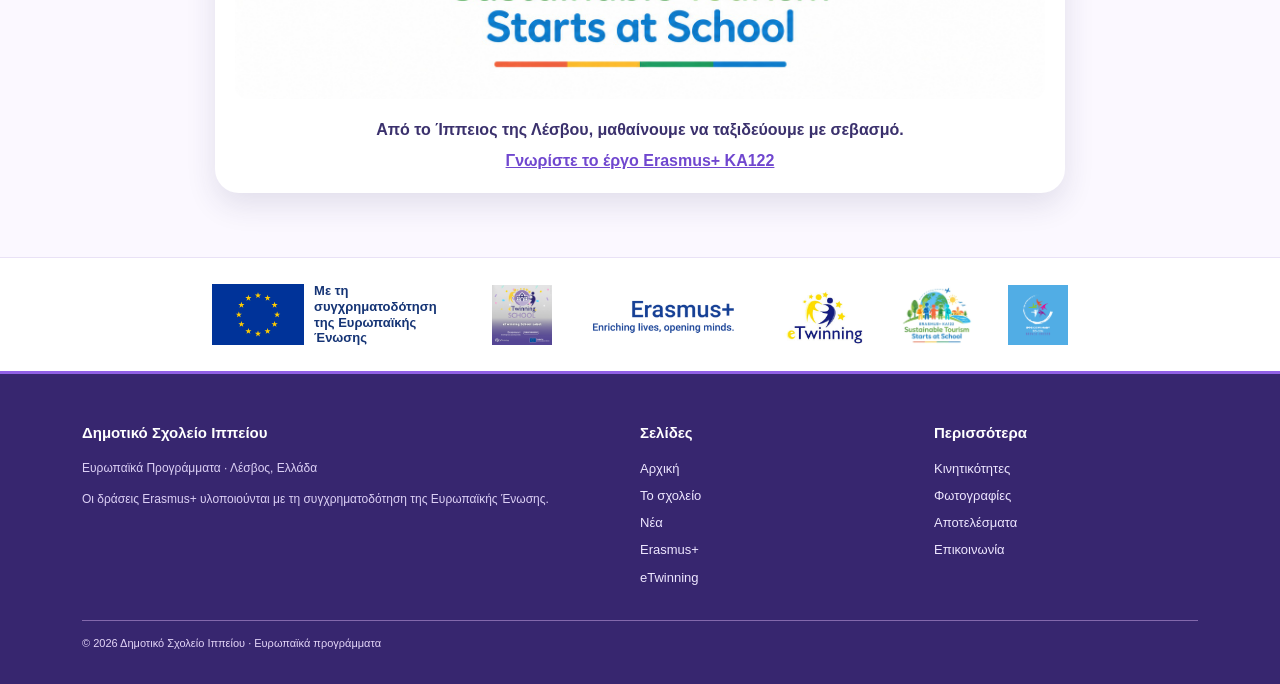
==== commit c78ec93c: "Add files via upload" ====
--- a/index.html
+++ b/index.html
@@ -3,7 +3,7 @@
 <html lang="el"><head><meta charset="utf-8"/><meta content="width=device-width,initial-scale=1" name="viewport"/><meta content="Ευρωπαϊκά προγράμματα Erasmus+ και eTwinning – Δημοτικό Σχολείο Ιππείου, Λέσβος" name="description"/><title>Αρχική | Δημοτικό Σχολείο Ιππείου</title><link href="style.css" rel="stylesheet"/></head><body>
 <header class="top"><nav class="nav-wrap"><a class="brand" href="index.html"><img alt="Λογότυπο σχολείου" src="school-logo.png"/><span><strong>Δημοτικό Σχολείο Ιππείου</strong><small>Ευρωπαϊκά Προγράμματα</small></span></a><div class="nav-list"><a class="nav-link active" href="index.html">Αρχική</a><a class="nav-link" href="school.html">Το σχολείο</a><a class="nav-link" href="news.html">Νέα</a><a class="nav-link" href="erasmus.html">Erasmus+</a><a class="nav-link" href="etwinning.html">eTwinning</a><a class="nav-link" href="mobilities.html">Κινητικότητες</a><a class="nav-link" href="gallery.html">Φωτογραφίες</a><a class="nav-link" href="results.html">Αποτελέσματα</a><a class="nav-link" href="contact.html">Επικοινωνία</a><span class="badge outline" title="Αγγλική έκδοση υπό προετοιμασία">EN · σύντομα</span></div></nav></header>
 <main>
-<section class="hero"><div class="container herogrid"><div class="hero-copy"><span class="badge outline">Δημοτικό Σχολείο Ιππείου · Λέσβος</span><h1>Με ρίζες στη Λέσβο,<br/>με ορίζοντα την Ευρώπη</h1><p class="motto"><span>Γνωρίζουμε τον τόπο μας</span> · <span>Φροντίζουμε τη φύση</span> · <span>Μαθαίνουμε μαζί</span> · <span>Μοιραζόμαστε ιδέες</span></p><p>Στο Ίππειος, ένα μικρό σχολείο της λεσβιακής υπαίθρου, οι εμπειρίες των παιδιών μας γίνονται αφετηρία για ευρωπαϊκές συναντήσεις. Με αφορμή τη μοναδική φυσική και πολιτιστική κληρονομιά του νησιού μας, ανακαλύπτουμε πώς ο τόπος μας μπορεί να γίνει πιο βιώσιμος και φιλόξενος για όλους. Μέσα από τα Erasmus+ και eTwinning, δημιουργούμε μαζί με άλλα σχολεία, ανταλλάσσουμε ιδέες και δίνουμε σε κάθε παιδί χώρο να συμμετέχει.</p><div class="actions"><a class="btn primary" href="erasmus.html">Έργα Erasmus+</a><a class="btn ghost" href="etwinning.html">Έργα eTwinning</a></div></div><div class="hero-logo"><img alt="Λογότυπο Δημοτικού Σχολείου Ιππείου" src="school-logo.png"/><p>Ίππειος · Λέσβος</p></div></div></section>
+<section class="hero"><div class="container herogrid"><div class="hero-copy"><span class="badge outline">Δημοτικό Σχολείο Ιππείου · Λέσβος</span><h1>Το σχολείο μας<br/>πέρα από τα σύνορα</h1><p class="motto"><span>Νέοι τόποι</span> · <span>Νέες ιδέες</span> · <span>Νέες εμπειρίες</span></p><p>Από το Ίππειος της Λέσβου, το σχολείο μας ανοίγει τις πόρτες του στην Ευρώπη και δημιουργεί νέες ευκαιρίες για μάθηση, συνεργασία και δημιουργία. Μέσα από τα ευρωπαϊκά προγράμματα Erasmus+ και eTwinning, μαθητές και εκπαιδευτικοί γνωρίζουν άλλους πολιτισμούς, ανταλλάσσουν ιδέες, μοιράζονται εμπειρίες και ανακαλύπτουν διαφορετικούς τρόπους προσέγγισης της γνώσης.</p><p>Κάθε ευρωπαϊκή συνεργασία γίνεται μια ευκαιρία να δούμε τον κόσμο με διαφορετική ματιά, να καλλιεργήσουμε νέες δεξιότητες και να εμπλουτίσουμε τη σχολική μας καθημερινότητα. Γιατί για εμάς, <strong>το να ξεπερνάμε τα σύνορα σημαίνει να διευρύνουμε τις δυνατότητες κάθε παιδιού.</strong></p><div class="actions"><a class="btn primary" href="erasmus.html">Έργα Erasmus+</a><a class="btn ghost" href="etwinning.html">Έργα eTwinning</a></div></div><div class="hero-logo"><img alt="Λογότυπο Δημοτικού Σχολείου Ιππείου" src="school-logo.png"/><p>Ίππειος · Λέσβος</p></div></div></section>
 <section aria-label="Τα φετινά μας ευρωπαϊκά προγράμματα" class="container statrow"><div class="stat red"><strong>4</strong><small>ευρωπαϊκά έργα</small></div><div class="stat yellow"><strong>2</strong><small>έργα Erasmus+</small></div><div class="stat green"><strong>2</strong><small>έργα eTwinning</small></div><div class="stat blue"><strong>1</strong><small>επιβεβαιωμένη μαθητική κινητικότητα</small></div></section>
 <section class="container section"><div class="section-title"><h2>Τα ευρωπαϊκά μας προγράμματα</h2><div class="underline"></div><p>Σχολικό έτος 2026–2027 · Ξεχωριστές συνεργασίες, κοινοί παιδαγωγικοί στόχοι.</p></div><div class="two-cards"><a class="feature" href="erasmus.html"><span class="feature-icon eu">🇪🇺</span><h3>Erasmus+</h3><p>Το εγκεκριμένο KA122 «Sustainable Tourism Starts at School» και η κοινοπραξία KA121 με συντονιστή το Δημοτικό Σχολείο Σκοπέλου.</p><span class="card-link">Δείτε τα έργα Erasmus+ →</span></a><a class="feature" href="etwinning.html"><img alt="eTwinning" class="feature-logo" src="etwinning-logo.jpg"/><h3>eTwinning</h3><p>Δύο ευρωπαϊκά συνεργατικά έργα: «Sustainable Tourism Starts at School» και «Next-Gen Learning in Future-Ready Schools».</p><span class="card-link green-text">Δείτε τα έργα eTwinning →</span></a></div></section>
 <section class="container section compact"><div class="section-title"><h2>Τελευταία νέα</h2><div class="underline"></div></div><div class="grid3"><article class="news-card"><div class="news-art">🧩</div><span class="badge">eTwinning</span><h3>Mystery Classroom</h3><p>Οι μαθητές γνωρίζουν τους Ευρωπαίους συνεργάτες τους μέσα από ερωτήσεις και ζωντανή επικοινωνία.</p></article><article class="news-card"><div class="news-art">🎨</div><span class="badge">eTwinning</span><h3>Δημιουργία λογοτύπων</h3><p>Μαθητικές προτάσεις και σχολική ψηφοφορία για τα λογότυπα του έργου.</p></article><article class="news-card"><div class="news-art">🌱</div><span class="badge">Erasmus+ KA122</span><h3>Πράσινο ευρωπαϊκό ταξίδι</h3><p>Το σχολείο σχεδιάζει κοινές δράσεις για τον υπεύθυνο τουρισμό και τη βιωσιμότητα.</p></article></div><p class="center-action"><a class="btn ghost" href="news.html">Όλα τα νέα</a></p></section>
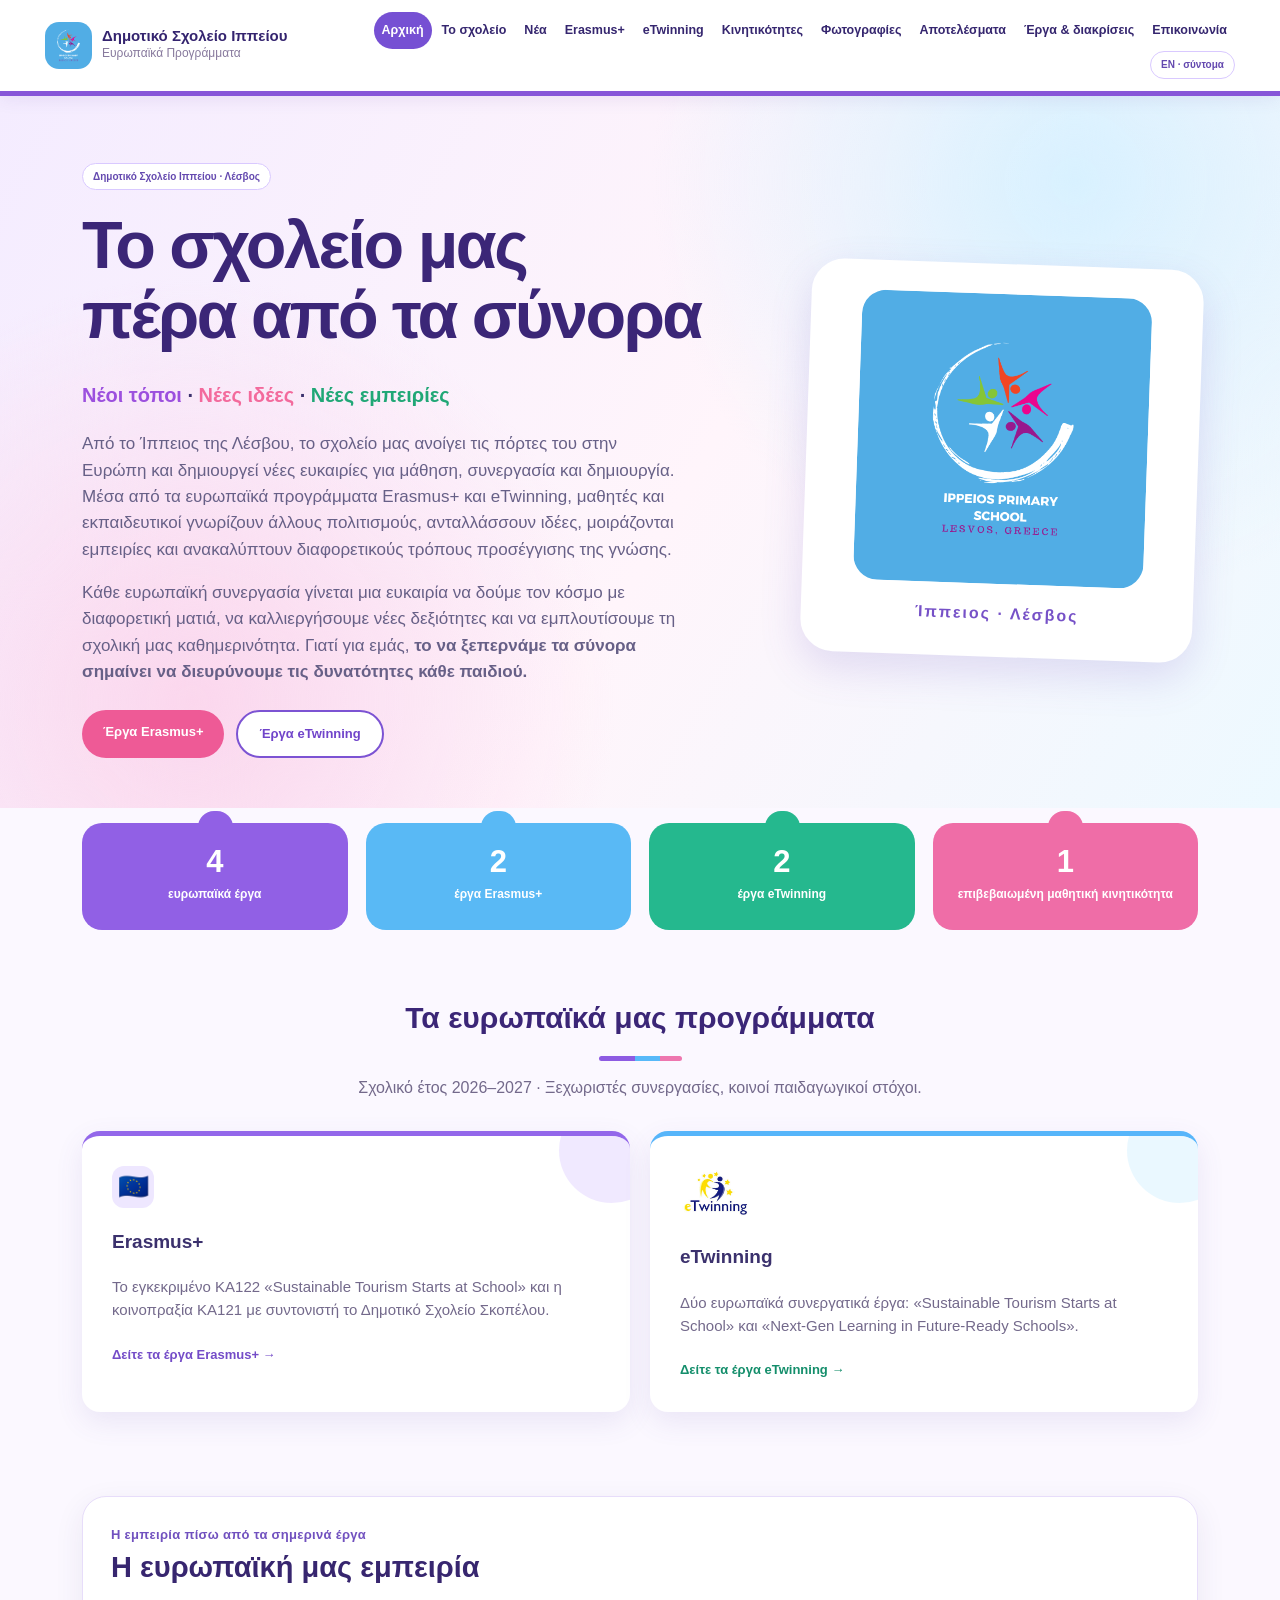
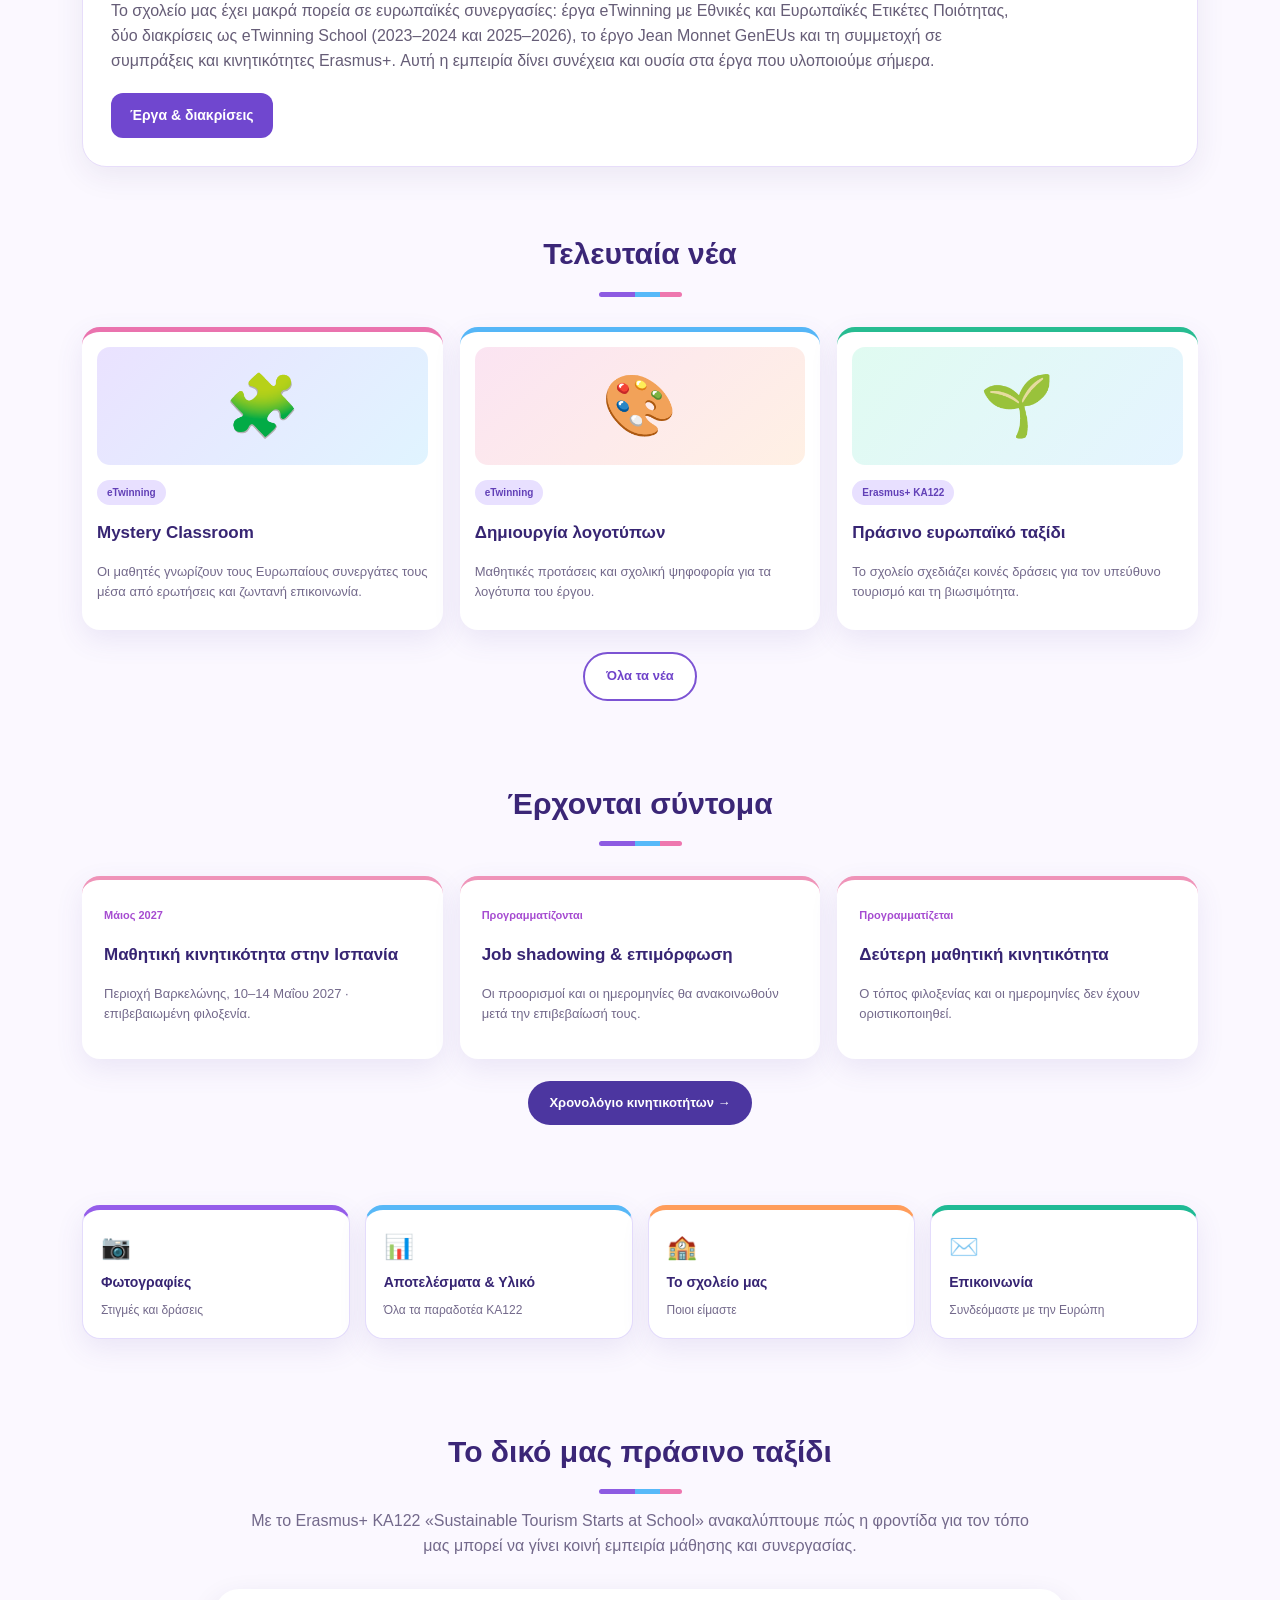
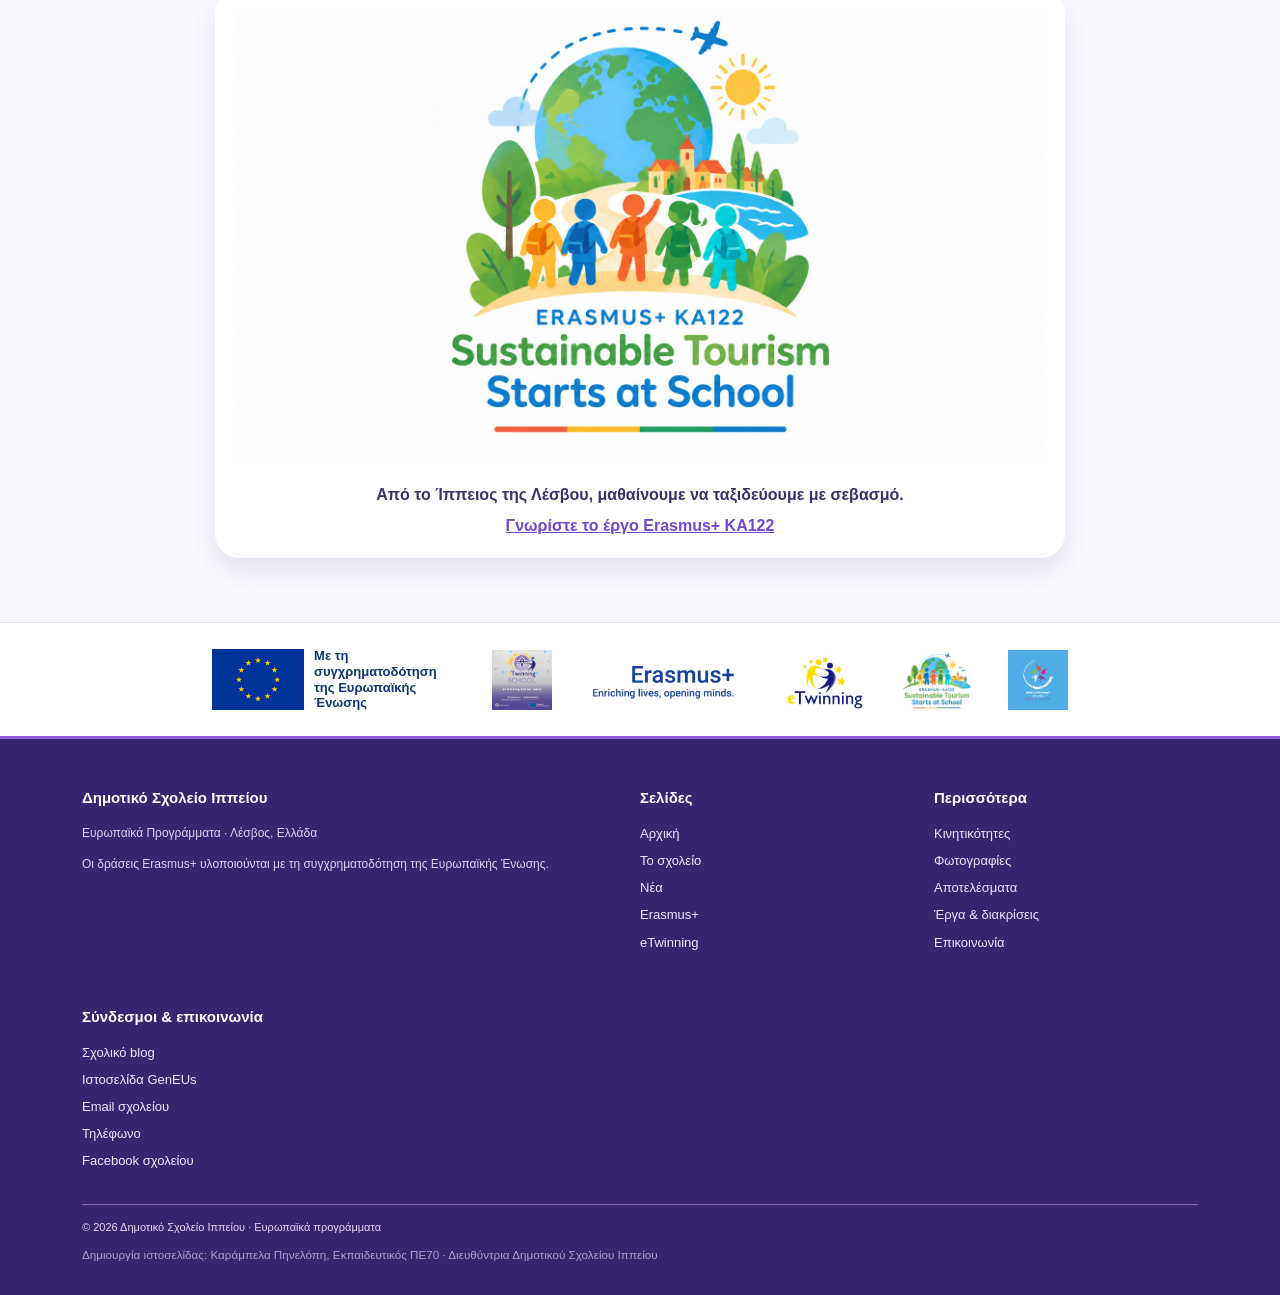
==== commit 08c12d87: "Add files via upload" ====
--- a/index.html
+++ b/index.html
@@ -1,11 +1,25 @@
 <!DOCTYPE html>
 
-<html lang="el"><head><meta charset="utf-8"/><meta content="width=device-width,initial-scale=1" name="viewport"/><meta content="Ευρωπαϊκά προγράμματα Erasmus+ και eTwinning – Δημοτικό Σχολείο Ιππείου, Λέσβος" name="description"/><title>Αρχική | Δημοτικό Σχολείο Ιππείου</title><link href="style.css" rel="stylesheet"/></head><body>
-<header class="top"><nav class="nav-wrap"><a class="brand" href="index.html"><img alt="Λογότυπο σχολείου" src="school-logo.png"/><span><strong>Δημοτικό Σχολείο Ιππείου</strong><small>Ευρωπαϊκά Προγράμματα</small></span></a><div class="nav-list"><a class="nav-link active" href="index.html">Αρχική</a><a class="nav-link" href="school.html">Το σχολείο</a><a class="nav-link" href="news.html">Νέα</a><a class="nav-link" href="erasmus.html">Erasmus+</a><a class="nav-link" href="etwinning.html">eTwinning</a><a class="nav-link" href="mobilities.html">Κινητικότητες</a><a class="nav-link" href="gallery.html">Φωτογραφίες</a><a class="nav-link" href="results.html">Αποτελέσματα</a><a class="nav-link" href="contact.html">Επικοινωνία</a><span class="badge outline" title="Αγγλική έκδοση υπό προετοιμασία">EN · σύντομα</span></div></nav></header>
+<html lang="el"><head><meta charset="utf-8"/><meta content="width=device-width,initial-scale=1" name="viewport"/><meta content="Ευρωπαϊκά προγράμματα Erasmus+ και eTwinning – Δημοτικό Σχολείο Ιππείου, Λέσβος" name="description"/><title>Αρχική | Δημοτικό Σχολείο Ιππείου</title><link href="style.css" rel="stylesheet"/><style>
+/* Ευρωπαϊκή διαδρομή — διακριτική από τα ενεργά έργα */
+.archive-intro{max-width:840px;margin:0 auto 28px;text-align:center;color:#64587e;font-size:16px}
+.archive-panel{background:#fff;border:1px solid #e7ddfa;border-radius:24px;padding:28px;box-shadow:0 9px 30px rgba(53,38,98,.08)}
+.archive-grid{display:grid;grid-template-columns:repeat(2,minmax(0,1fr));gap:17px}
+.archive-item{background:#fff;border:1px solid #eae3fb;border-top:5px solid #8c61e5;border-radius:17px;padding:22px;box-shadow:0 6px 20px rgba(51,40,89,.05)}
+.archive-item:nth-child(4n+2){border-top-color:#56bcf7}.archive-item:nth-child(4n+3){border-top-color:#2ab88d}.archive-item:nth-child(4n){border-top-color:#ef71aa}
+.archive-year{font-weight:800;color:#7151bf;font-size:13px;letter-spacing:.3px}.archive-item h3{font-size:19px;margin:8px 0;color:#38246f}.archive-item p{font-size:14px;color:#625d73;margin:6px 0 12px}
+.archive-item a,.archive-links a{color:#6740bd;text-decoration:underline;text-underline-offset:3px;font-size:14px;font-weight:650}
+.archive-badges{display:flex;gap:8px;flex-wrap:wrap;margin:17px 0 0}.archive-badges span{border-radius:100px;background:#f1ecff;color:#5833a0;padding:7px 12px;font-size:13px;font-weight:750}
+.archive-note{background:#eff8ff;padding:17px;border-radius:15px;color:#4a4964;font-size:14px;margin-top:23px}
+.archive-teaser{margin-top:10px}.archive-teaser h2{color:#37266f;margin:0 0 9px;font-size:29px}.archive-teaser p{max-width:900px;color:#665d77;margin:0 0 19px}
+.archive-button{display:inline-block;background:#7047cf;color:#fff!important;text-decoration:none;border-radius:12px;padding:12px 19px;font-size:14px;font-weight:800}
+@media(max-width:760px){.archive-grid{grid-template-columns:1fr}.archive-panel{padding:18px}}
+</style></head><body>
+<header class="top"><nav class="nav-wrap"><a class="brand" href="index.html"><img alt="Λογότυπο σχολείου" src="school-logo.png"/><span><strong>Δημοτικό Σχολείο Ιππείου</strong><small>Ευρωπαϊκά Προγράμματα</small></span></a><div class="nav-list"><a class="nav-link active" href="index.html">Αρχική</a><a class="nav-link" href="school.html">Το σχολείο</a><a class="nav-link" href="news.html">Νέα</a><a class="nav-link" href="erasmus.html">Erasmus+</a><a class="nav-link" href="etwinning.html">eTwinning</a><a class="nav-link" href="mobilities.html">Κινητικότητες</a><a class="nav-link" href="gallery.html">Φωτογραφίες</a><a class="nav-link" href="results.html">Αποτελέσματα</a><a class="nav-link" href="history.html">Έργα &amp; διακρίσεις</a><a class="nav-link" href="contact.html">Επικοινωνία</a><span class="badge outline" title="Αγγλική έκδοση υπό προετοιμασία">EN · σύντομα</span></div></nav></header>
 <main>
 <section class="hero"><div class="container herogrid"><div class="hero-copy"><span class="badge outline">Δημοτικό Σχολείο Ιππείου · Λέσβος</span><h1>Το σχολείο μας<br/>πέρα από τα σύνορα</h1><p class="motto"><span>Νέοι τόποι</span> · <span>Νέες ιδέες</span> · <span>Νέες εμπειρίες</span></p><p>Από το Ίππειος της Λέσβου, το σχολείο μας ανοίγει τις πόρτες του στην Ευρώπη και δημιουργεί νέες ευκαιρίες για μάθηση, συνεργασία και δημιουργία. Μέσα από τα ευρωπαϊκά προγράμματα Erasmus+ και eTwinning, μαθητές και εκπαιδευτικοί γνωρίζουν άλλους πολιτισμούς, ανταλλάσσουν ιδέες, μοιράζονται εμπειρίες και ανακαλύπτουν διαφορετικούς τρόπους προσέγγισης της γνώσης.</p><p>Κάθε ευρωπαϊκή συνεργασία γίνεται μια ευκαιρία να δούμε τον κόσμο με διαφορετική ματιά, να καλλιεργήσουμε νέες δεξιότητες και να εμπλουτίσουμε τη σχολική μας καθημερινότητα. Γιατί για εμάς, <strong>το να ξεπερνάμε τα σύνορα σημαίνει να διευρύνουμε τις δυνατότητες κάθε παιδιού.</strong></p><div class="actions"><a class="btn primary" href="erasmus.html">Έργα Erasmus+</a><a class="btn ghost" href="etwinning.html">Έργα eTwinning</a></div></div><div class="hero-logo"><img alt="Λογότυπο Δημοτικού Σχολείου Ιππείου" src="school-logo.png"/><p>Ίππειος · Λέσβος</p></div></div></section>
 <section aria-label="Τα φετινά μας ευρωπαϊκά προγράμματα" class="container statrow"><div class="stat red"><strong>4</strong><small>ευρωπαϊκά έργα</small></div><div class="stat yellow"><strong>2</strong><small>έργα Erasmus+</small></div><div class="stat green"><strong>2</strong><small>έργα eTwinning</small></div><div class="stat blue"><strong>1</strong><small>επιβεβαιωμένη μαθητική κινητικότητα</small></div></section>
-<section class="container section"><div class="section-title"><h2>Τα ευρωπαϊκά μας προγράμματα</h2><div class="underline"></div><p>Σχολικό έτος 2026–2027 · Ξεχωριστές συνεργασίες, κοινοί παιδαγωγικοί στόχοι.</p></div><div class="two-cards"><a class="feature" href="erasmus.html"><span class="feature-icon eu">🇪🇺</span><h3>Erasmus+</h3><p>Το εγκεκριμένο KA122 «Sustainable Tourism Starts at School» και η κοινοπραξία KA121 με συντονιστή το Δημοτικό Σχολείο Σκοπέλου.</p><span class="card-link">Δείτε τα έργα Erasmus+ →</span></a><a class="feature" href="etwinning.html"><img alt="eTwinning" class="feature-logo" src="etwinning-logo.jpg"/><h3>eTwinning</h3><p>Δύο ευρωπαϊκά συνεργατικά έργα: «Sustainable Tourism Starts at School» και «Next-Gen Learning in Future-Ready Schools».</p><span class="card-link green-text">Δείτε τα έργα eTwinning →</span></a></div></section>
+<section class="container section"><div class="section-title"><h2>Τα ευρωπαϊκά μας προγράμματα</h2><div class="underline"></div><p>Σχολικό έτος 2026–2027 · Ξεχωριστές συνεργασίες, κοινοί παιδαγωγικοί στόχοι.</p></div><div class="two-cards"><a class="feature" href="erasmus.html"><span class="feature-icon eu">🇪🇺</span><h3>Erasmus+</h3><p>Το εγκεκριμένο KA122 «Sustainable Tourism Starts at School» και η κοινοπραξία KA121 με συντονιστή το Δημοτικό Σχολείο Σκοπέλου.</p><span class="card-link">Δείτε τα έργα Erasmus+ →</span></a><a class="feature" href="etwinning.html"><img alt="eTwinning" class="feature-logo" src="etwinning-logo.jpg"/><h3>eTwinning</h3><p>Δύο ευρωπαϊκά συνεργατικά έργα: «Sustainable Tourism Starts at School» και «Next-Gen Learning in Future-Ready Schools».</p><span class="card-link green-text">Δείτε τα έργα eTwinning →</span></a></div></section><section class="container section compact"><div class="archive-panel archive-teaser"><div class="archive-year">Η εμπειρία πίσω από τα σημερινά έργα</div><h2>Η ευρωπαϊκή μας εμπειρία</h2><p>Το σχολείο μας έχει μακρά πορεία σε ευρωπαϊκές συνεργασίες: έργα eTwinning με Εθνικές και Ευρωπαϊκές Ετικέτες Ποιότητας, δύο διακρίσεις ως eTwinning School (2023–2024 και 2025–2026), το έργο Jean Monnet GenEUs και τη συμμετοχή σε συμπράξεις και κινητικότητες Erasmus+. Αυτή η εμπειρία δίνει συνέχεια και ουσία στα έργα που υλοποιούμε σήμερα.</p><a class="archive-button" href="history.html">Έργα &amp; διακρίσεις</a></div></section>
 <section class="container section compact"><div class="section-title"><h2>Τελευταία νέα</h2><div class="underline"></div></div><div class="grid3"><article class="news-card"><div class="news-art">🧩</div><span class="badge">eTwinning</span><h3>Mystery Classroom</h3><p>Οι μαθητές γνωρίζουν τους Ευρωπαίους συνεργάτες τους μέσα από ερωτήσεις και ζωντανή επικοινωνία.</p></article><article class="news-card"><div class="news-art">🎨</div><span class="badge">eTwinning</span><h3>Δημιουργία λογοτύπων</h3><p>Μαθητικές προτάσεις και σχολική ψηφοφορία για τα λογότυπα του έργου.</p></article><article class="news-card"><div class="news-art">🌱</div><span class="badge">Erasmus+ KA122</span><h3>Πράσινο ευρωπαϊκό ταξίδι</h3><p>Το σχολείο σχεδιάζει κοινές δράσεις για τον υπεύθυνο τουρισμό και τη βιωσιμότητα.</p></article></div><p class="center-action"><a class="btn ghost" href="news.html">Όλα τα νέα</a></p></section>
 <section class="container section compact"><div class="section-title"><h2>Έρχονται σύντομα</h2><div class="underline"></div></div><div class="grid3"><div class="event"><small>Μάιος 2027</small><h3>Μαθητική κινητικότητα στην Ισπανία</h3><p>Περιοχή Βαρκελώνης, 10–14 Μαΐου 2027 · επιβεβαιωμένη φιλοξενία.</p></div><div class="event"><small>Προγραμματίζονται</small><h3>Job shadowing &amp; επιμόρφωση</h3><p>Οι προορισμοί και οι ημερομηνίες θα ανακοινωθούν μετά την επιβεβαίωσή τους.</p></div><div class="event"><small>Προγραμματίζεται</small><h3>Δεύτερη μαθητική κινητικότητα</h3><p>Ο τόπος φιλοξενίας και οι ημερομηνίες δεν έχουν οριστικοποιηθεί.</p></div></div><p class="center-action"><a class="btn navy" href="mobilities.html">Χρονολόγιο κινητικοτήτων →</a></p></section>
 <section class="container section compact"><div class="quick-grid"><a href="gallery.html">📷 <strong>Φωτογραφίες</strong><small>Στιγμές και δράσεις</small></a><a href="results.html">📊 <strong>Αποτελέσματα &amp; Υλικό</strong><small>Όλα τα παραδοτέα KA122</small></a><a href="school.html">🏫 <strong>Το σχολείο μας</strong><small>Ποιοι είμαστε</small></a><a href="contact.html">✉️ <strong>Επικοινωνία</strong><small>Συνδεόμαστε με την Ευρώπη</small></a></div></section>
@@ -25,5 +39,5 @@
 </section>
 </main>
 <div aria-label="Ευρωπαϊκή χρηματοδότηση και λογότυπα του σχολείου" class="footer-logos"><div class="eu-funding-mark"><svg aria-label="Σημαία της Ευρωπαϊκής Ένωσης" role="img" viewbox="0 0 120 80" xmlns="http://www.w3.org/2000/svg"><rect fill="#003399" height="80" width="120"></rect><polygon fill="#ffcc00" points="60.000,10.800 60.970,13.665 63.994,13.702 61.569,15.510 62.469,18.398 60.000,16.650 57.531,18.398 58.431,15.510 56.006,13.702 59.030,13.665"></polygon><polygon fill="#ffcc00" points="72.500,14.149 73.470,17.014 76.494,17.051 74.069,18.859 74.969,21.747 72.500,19.999 70.031,21.747 70.931,18.859 68.506,17.051 71.530,17.014"></polygon><polygon fill="#ffcc00" points="81.651,23.300 82.620,26.165 85.645,26.202 83.220,28.010 84.119,30.898 81.651,29.150 79.182,30.898 80.081,28.010 77.656,26.202 80.681,26.165"></polygon><polygon fill="#ffcc00" points="85.000,35.800 85.970,38.665 88.994,38.702 86.569,40.510 87.469,43.398 85.000,41.650 82.531,43.398 83.431,40.510 81.006,38.702 84.030,38.665"></polygon><polygon fill="#ffcc00" points="81.651,48.300 82.620,51.165 85.645,51.202 83.220,53.010 84.119,55.898 81.651,54.150 79.182,55.898 80.081,53.010 77.656,51.202 80.681,51.165"></polygon><polygon fill="#ffcc00" points="72.500,57.451 73.470,60.316 76.494,60.353 74.069,62.161 74.969,65.049 72.500,63.301 70.031,65.049 70.931,62.161 68.506,60.353 71.530,60.316"></polygon><polygon fill="#ffcc00" points="60.000,60.800 60.970,63.665 63.994,63.702 61.569,65.510 62.469,68.398 60.000,66.650 57.531,68.398 58.431,65.510 56.006,63.702 59.030,63.665"></polygon><polygon fill="#ffcc00" points="47.500,57.451 48.470,60.316 51.494,60.353 49.069,62.161 49.969,65.049 47.500,63.301 45.031,65.049 45.931,62.161 43.506,60.353 46.530,60.316"></polygon><polygon fill="#ffcc00" points="38.349,48.300 39.319,51.165 42.344,51.202 39.919,53.010 40.818,55.898 38.349,54.150 35.881,55.898 36.780,53.010 34.355,51.202 37.380,51.165"></polygon><polygon fill="#ffcc00" points="35.000,35.800 35.970,38.665 38.994,38.702 36.569,40.510 37.469,43.398 35.000,41.650 32.531,43.398 33.431,40.510 31.006,38.702 34.030,38.665"></polygon><polygon fill="#ffcc00" points="38.349,23.300 39.319,26.165 42.344,26.202 39.919,28.010 40.818,30.898 38.349,29.150 35.881,30.898 36.780,28.010 34.355,26.202 37.380,26.165"></polygon><polygon fill="#ffcc00" points="47.500,14.149 48.470,17.014 51.494,17.051 49.069,18.859 49.969,21.747 47.500,19.999 45.031,21.747 45.931,18.859 43.506,17.051 46.530,17.014"></polygon></svg><span>Με τη συγχρηματοδότηση της Ευρωπαϊκής Ένωσης</span></div><img alt="eTwinning School Label" loading="lazy" src="etwinning-school-label.gif"/><img alt="Erasmus+ — Enriching lives, opening minds" class="erasmus-wordmark" loading="lazy" src="[data-uri]"/><img alt="eTwinning" loading="lazy" src="etwinning-logo.jpg"/><img alt="Λογότυπο Sustainable Tourism Starts at School" loading="lazy" src="[data-uri]"/><img alt="Δημοτικό Σχολείο Ιππείου" loading="lazy" src="school-logo.png"/></div>
-<footer class="footer"><div class="container"><div class="footer-grid"><div><h3>Δημοτικό Σχολείο Ιππείου</h3><p>Ευρωπαϊκά Προγράμματα · Λέσβος, Ελλάδα</p><p>Οι δράσεις Erasmus+ υλοποιούνται με τη συγχρηματοδότηση της Ευρωπαϊκής Ένωσης.</p></div><div><h3>Σελίδες</h3><a href="index.html">Αρχική</a><a href="school.html">Το σχολείο</a><a href="news.html">Νέα</a><a href="erasmus.html">Erasmus+</a><a href="etwinning.html">eTwinning</a></div><div><h3>Περισσότερα</h3><a href="mobilities.html">Κινητικότητες</a><a href="gallery.html">Φωτογραφίες</a><a href="results.html">Αποτελέσματα</a><a href="contact.html">Επικοινωνία</a></div></div><div class="copyright">© 2026 Δημοτικό Σχολείο Ιππείου · Ευρωπαϊκά προγράμματα</div></div></footer>
+<footer class="footer"><div class="container"><div class="footer-grid"><div><h3>Δημοτικό Σχολείο Ιππείου</h3><p>Ευρωπαϊκά Προγράμματα · Λέσβος, Ελλάδα</p><p>Οι δράσεις Erasmus+ υλοποιούνται με τη συγχρηματοδότηση της Ευρωπαϊκής Ένωσης.</p></div><div><h3>Σελίδες</h3><a href="index.html">Αρχική</a><a href="school.html">Το σχολείο</a><a href="news.html">Νέα</a><a href="erasmus.html">Erasmus+</a><a href="etwinning.html">eTwinning</a></div><div><h3>Περισσότερα</h3><a href="mobilities.html">Κινητικότητες</a><a href="gallery.html">Φωτογραφίες</a><a href="results.html">Αποτελέσματα</a><a href="history.html">Έργα &amp; διακρίσεις</a><a href="contact.html">Επικοινωνία</a></div><div class="external-presence"><h3>Σύνδεσμοι &amp; επικοινωνία</h3><a href="https://blogs.sch.gr/dimippeio/">Σχολικό blog</a><a href="https://geneusproject.blogspot.com/">Ιστοσελίδα GenEUs</a><a href="mailto:mail@dim-ippeiou.les.sch.gr">Email σχολείου</a><a href="tel:+302251093474">Τηλέφωνο</a><a href="https://www.facebook.com/profile.php?id=100064159476317" target="_blank" rel="noopener noreferrer">Facebook σχολείου</a></div></div><div class="copyright">© 2026 Δημοτικό Σχολείο Ιππείου · Ευρωπαϊκά προγράμματα</div><p class="site-credit" style="margin:10px 0 0;text-align:left;font-size:0.73rem;line-height:1.5;opacity:0.7;font-weight:400;">Δημιουργία ιστοσελίδας: Καράμπελα Πηνελόπη, Εκπαιδευτικός ΠΕ70 · Διευθύντρια Δημοτικού Σχολείου Ιππείου</p></div></footer>
 </body></html>
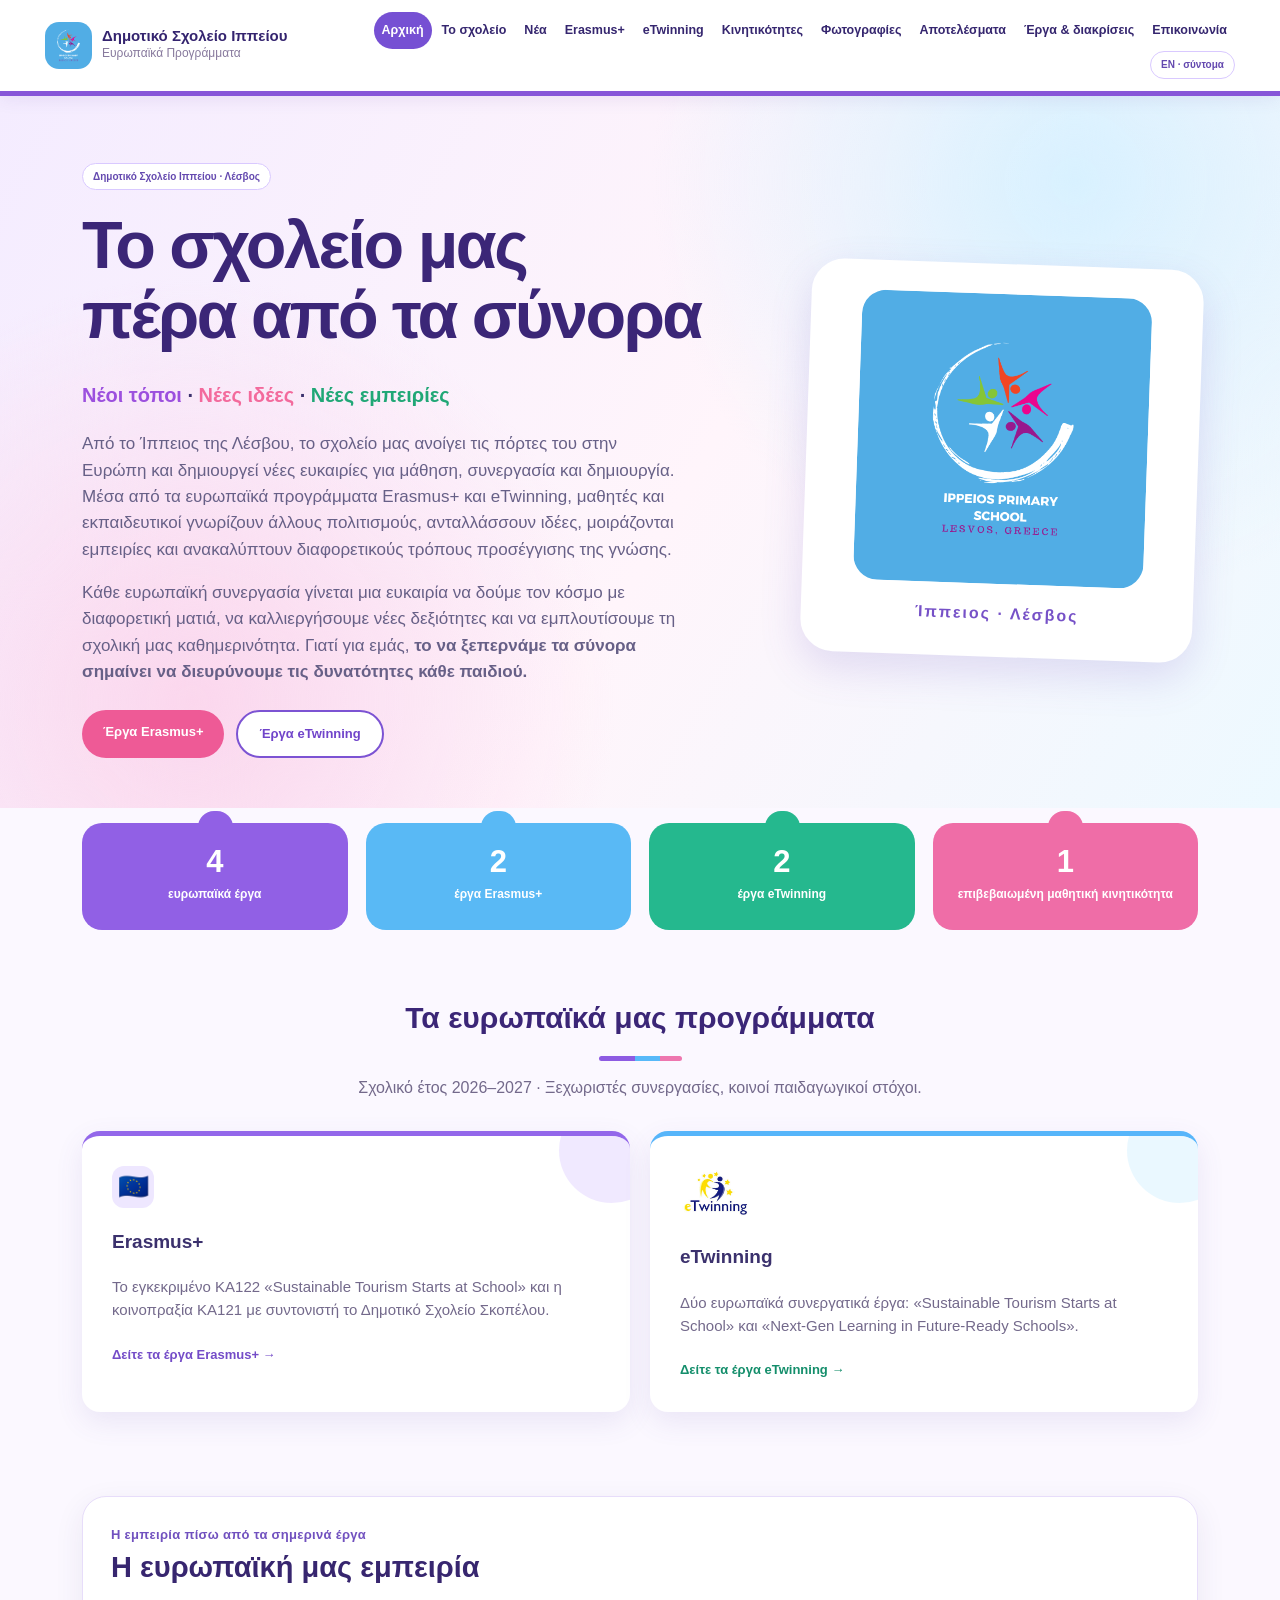
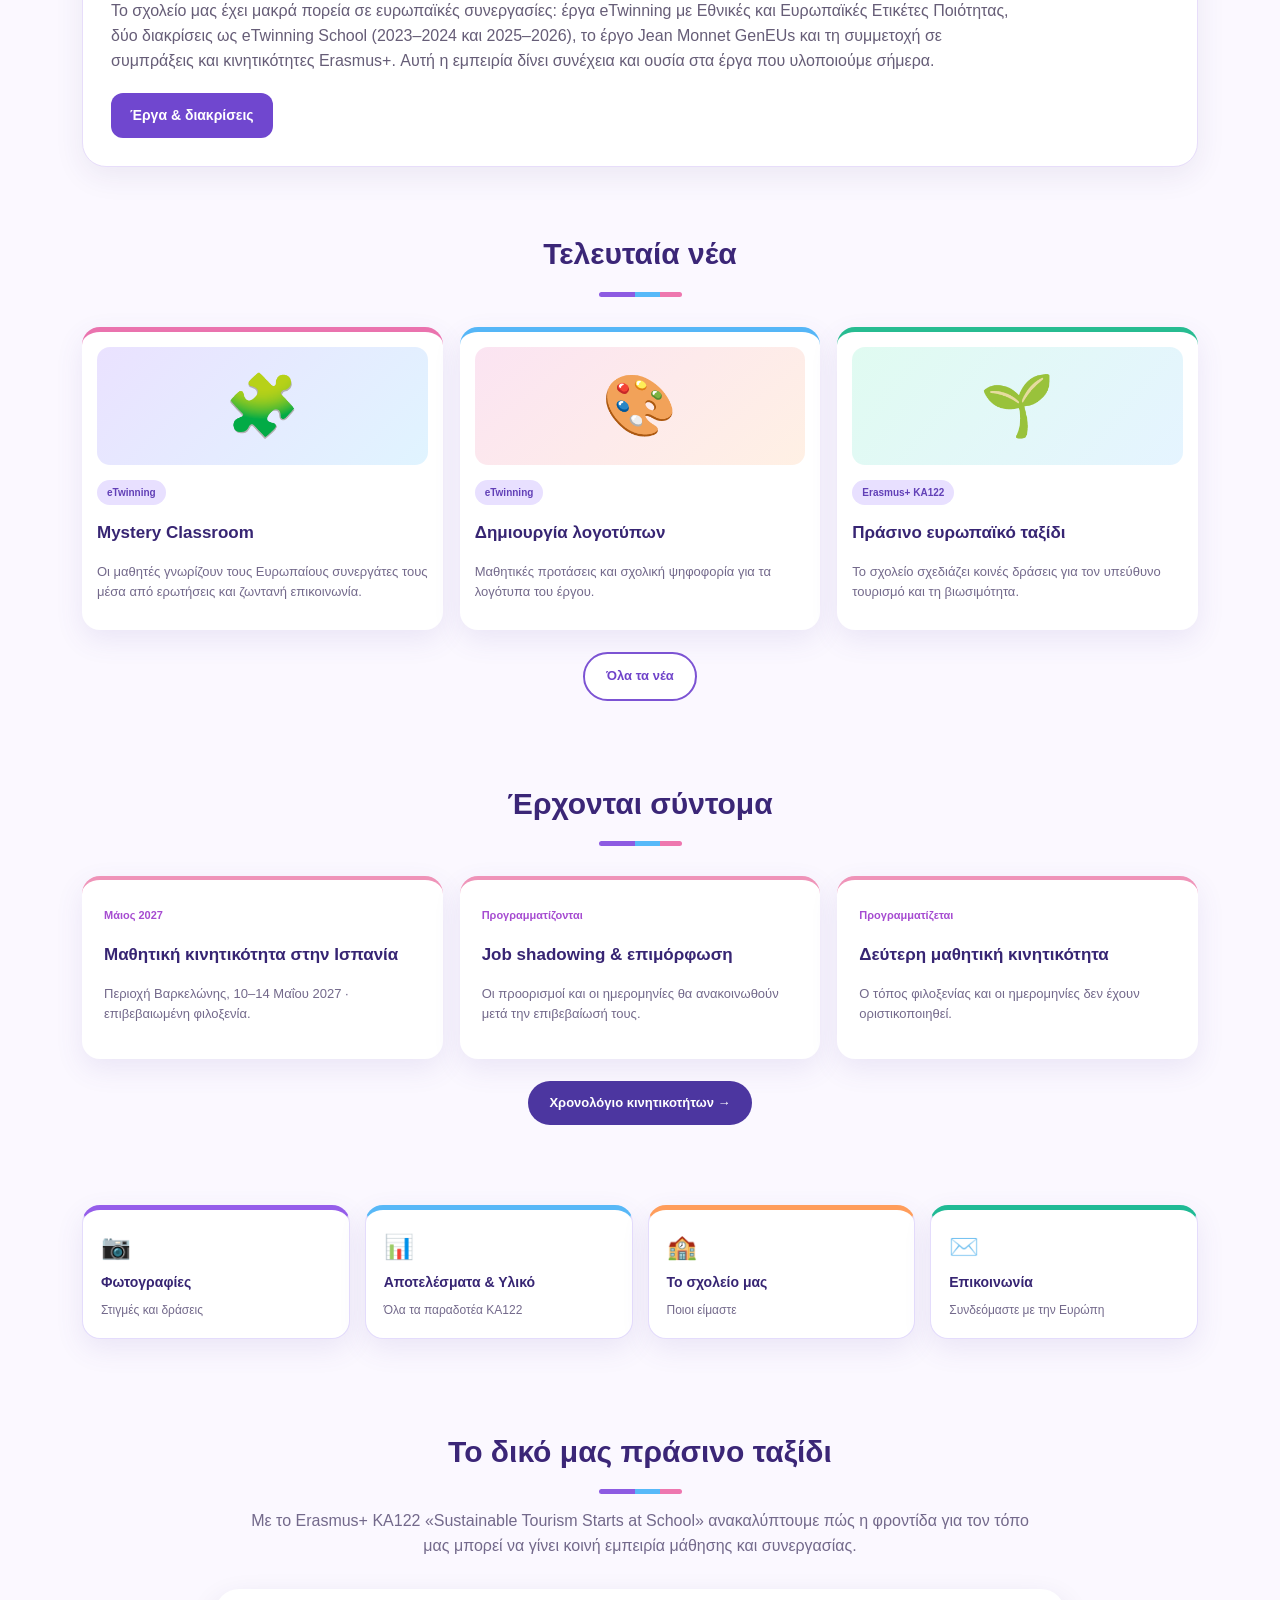
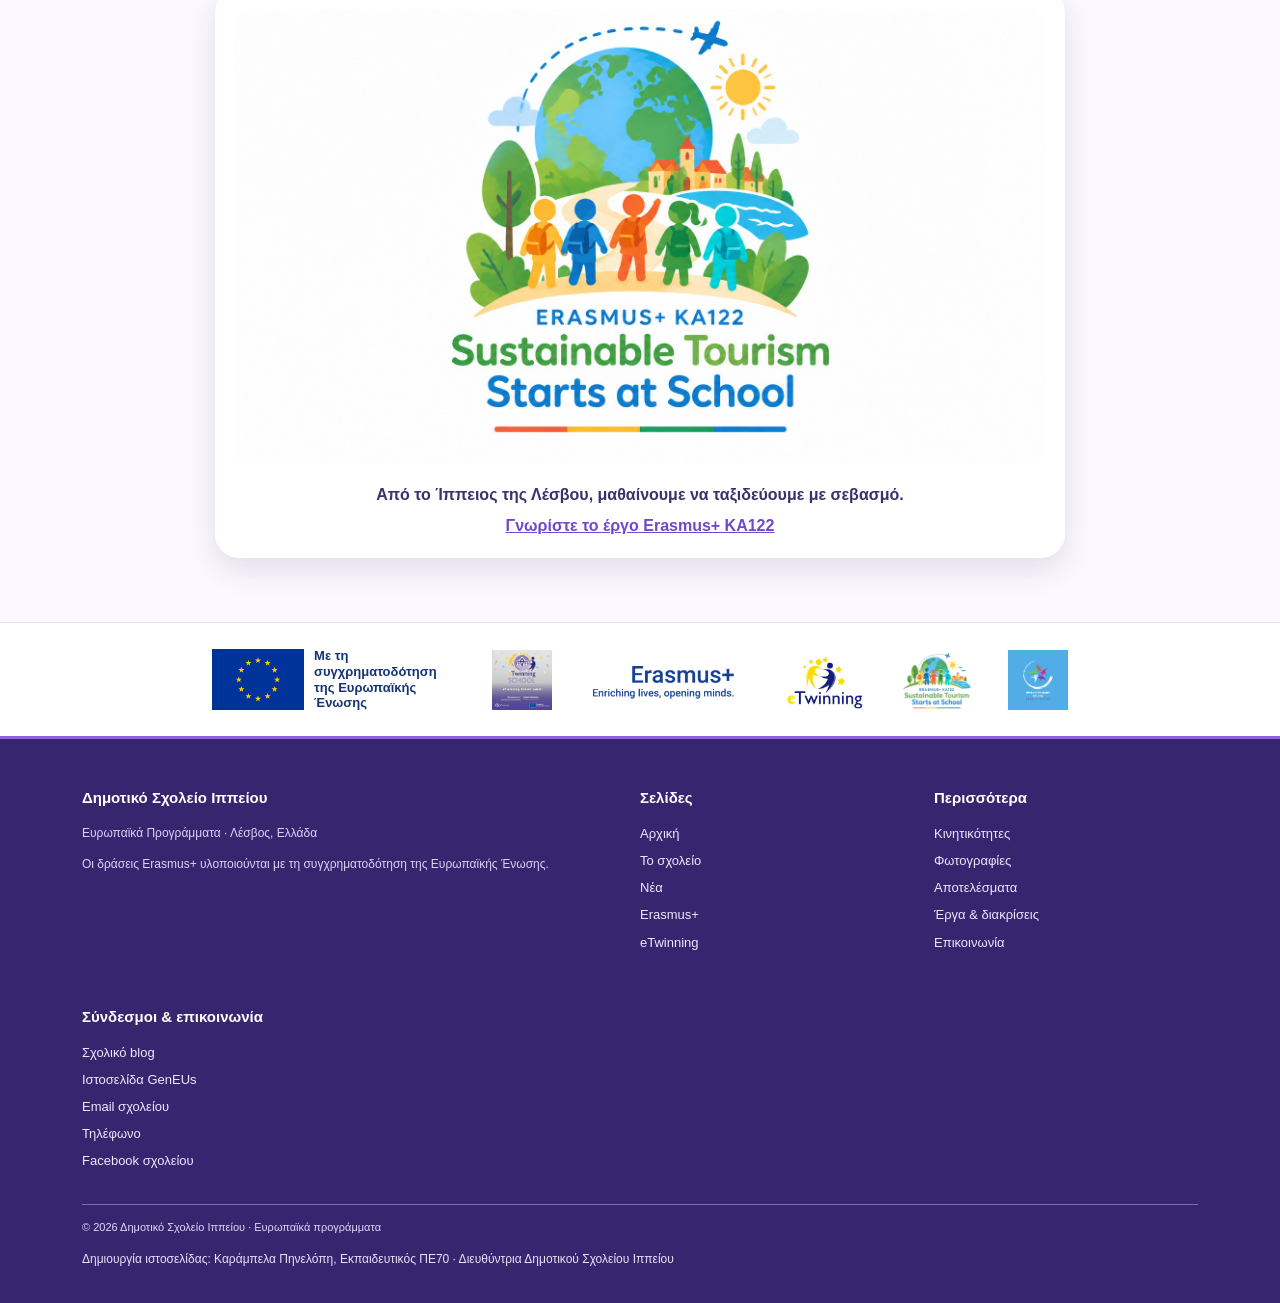
==== commit 6213fc9e: "Add files via upload" ====
--- a/index.html
+++ b/index.html
@@ -39,5 +39,5 @@
 </section>
 </main>
 <div aria-label="Ευρωπαϊκή χρηματοδότηση και λογότυπα του σχολείου" class="footer-logos"><div class="eu-funding-mark"><svg aria-label="Σημαία της Ευρωπαϊκής Ένωσης" role="img" viewbox="0 0 120 80" xmlns="http://www.w3.org/2000/svg"><rect fill="#003399" height="80" width="120"></rect><polygon fill="#ffcc00" points="60.000,10.800 60.970,13.665 63.994,13.702 61.569,15.510 62.469,18.398 60.000,16.650 57.531,18.398 58.431,15.510 56.006,13.702 59.030,13.665"></polygon><polygon fill="#ffcc00" points="72.500,14.149 73.470,17.014 76.494,17.051 74.069,18.859 74.969,21.747 72.500,19.999 70.031,21.747 70.931,18.859 68.506,17.051 71.530,17.014"></polygon><polygon fill="#ffcc00" points="81.651,23.300 82.620,26.165 85.645,26.202 83.220,28.010 84.119,30.898 81.651,29.150 79.182,30.898 80.081,28.010 77.656,26.202 80.681,26.165"></polygon><polygon fill="#ffcc00" points="85.000,35.800 85.970,38.665 88.994,38.702 86.569,40.510 87.469,43.398 85.000,41.650 82.531,43.398 83.431,40.510 81.006,38.702 84.030,38.665"></polygon><polygon fill="#ffcc00" points="81.651,48.300 82.620,51.165 85.645,51.202 83.220,53.010 84.119,55.898 81.651,54.150 79.182,55.898 80.081,53.010 77.656,51.202 80.681,51.165"></polygon><polygon fill="#ffcc00" points="72.500,57.451 73.470,60.316 76.494,60.353 74.069,62.161 74.969,65.049 72.500,63.301 70.031,65.049 70.931,62.161 68.506,60.353 71.530,60.316"></polygon><polygon fill="#ffcc00" points="60.000,60.800 60.970,63.665 63.994,63.702 61.569,65.510 62.469,68.398 60.000,66.650 57.531,68.398 58.431,65.510 56.006,63.702 59.030,63.665"></polygon><polygon fill="#ffcc00" points="47.500,57.451 48.470,60.316 51.494,60.353 49.069,62.161 49.969,65.049 47.500,63.301 45.031,65.049 45.931,62.161 43.506,60.353 46.530,60.316"></polygon><polygon fill="#ffcc00" points="38.349,48.300 39.319,51.165 42.344,51.202 39.919,53.010 40.818,55.898 38.349,54.150 35.881,55.898 36.780,53.010 34.355,51.202 37.380,51.165"></polygon><polygon fill="#ffcc00" points="35.000,35.800 35.970,38.665 38.994,38.702 36.569,40.510 37.469,43.398 35.000,41.650 32.531,43.398 33.431,40.510 31.006,38.702 34.030,38.665"></polygon><polygon fill="#ffcc00" points="38.349,23.300 39.319,26.165 42.344,26.202 39.919,28.010 40.818,30.898 38.349,29.150 35.881,30.898 36.780,28.010 34.355,26.202 37.380,26.165"></polygon><polygon fill="#ffcc00" points="47.500,14.149 48.470,17.014 51.494,17.051 49.069,18.859 49.969,21.747 47.500,19.999 45.031,21.747 45.931,18.859 43.506,17.051 46.530,17.014"></polygon></svg><span>Με τη συγχρηματοδότηση της Ευρωπαϊκής Ένωσης</span></div><img alt="eTwinning School Label" loading="lazy" src="etwinning-school-label.gif"/><img alt="Erasmus+ — Enriching lives, opening minds" class="erasmus-wordmark" loading="lazy" src="[data-uri]"/><img alt="eTwinning" loading="lazy" src="etwinning-logo.jpg"/><img alt="Λογότυπο Sustainable Tourism Starts at School" loading="lazy" src="[data-uri]"/><img alt="Δημοτικό Σχολείο Ιππείου" loading="lazy" src="school-logo.png"/></div>
-<footer class="footer"><div class="container"><div class="footer-grid"><div><h3>Δημοτικό Σχολείο Ιππείου</h3><p>Ευρωπαϊκά Προγράμματα · Λέσβος, Ελλάδα</p><p>Οι δράσεις Erasmus+ υλοποιούνται με τη συγχρηματοδότηση της Ευρωπαϊκής Ένωσης.</p></div><div><h3>Σελίδες</h3><a href="index.html">Αρχική</a><a href="school.html">Το σχολείο</a><a href="news.html">Νέα</a><a href="erasmus.html">Erasmus+</a><a href="etwinning.html">eTwinning</a></div><div><h3>Περισσότερα</h3><a href="mobilities.html">Κινητικότητες</a><a href="gallery.html">Φωτογραφίες</a><a href="results.html">Αποτελέσματα</a><a href="history.html">Έργα &amp; διακρίσεις</a><a href="contact.html">Επικοινωνία</a></div><div class="external-presence"><h3>Σύνδεσμοι &amp; επικοινωνία</h3><a href="https://blogs.sch.gr/dimippeio/">Σχολικό blog</a><a href="https://geneusproject.blogspot.com/">Ιστοσελίδα GenEUs</a><a href="mailto:mail@dim-ippeiou.les.sch.gr">Email σχολείου</a><a href="tel:+302251093474">Τηλέφωνο</a><a href="https://www.facebook.com/profile.php?id=100064159476317" target="_blank" rel="noopener noreferrer">Facebook σχολείου</a></div></div><div class="copyright">© 2026 Δημοτικό Σχολείο Ιππείου · Ευρωπαϊκά προγράμματα</div><p class="site-credit" style="margin:10px 0 0;text-align:left;font-size:0.73rem;line-height:1.5;opacity:0.7;font-weight:400;">Δημιουργία ιστοσελίδας: Καράμπελα Πηνελόπη, Εκπαιδευτικός ΠΕ70 · Διευθύντρια Δημοτικού Σχολείου Ιππείου</p></div></footer>
+<footer class="footer"><div class="container"><div class="footer-grid"><div><h3>Δημοτικό Σχολείο Ιππείου</h3><p>Ευρωπαϊκά Προγράμματα · Λέσβος, Ελλάδα</p><p>Οι δράσεις Erasmus+ υλοποιούνται με τη συγχρηματοδότηση της Ευρωπαϊκής Ένωσης.</p></div><div><h3>Σελίδες</h3><a href="index.html">Αρχική</a><a href="school.html">Το σχολείο</a><a href="news.html">Νέα</a><a href="erasmus.html">Erasmus+</a><a href="etwinning.html">eTwinning</a></div><div><h3>Περισσότερα</h3><a href="mobilities.html">Κινητικότητες</a><a href="gallery.html">Φωτογραφίες</a><a href="results.html">Αποτελέσματα</a><a href="history.html">Έργα &amp; διακρίσεις</a><a href="contact.html">Επικοινωνία</a></div><div class="external-presence"><h3>Σύνδεσμοι &amp; επικοινωνία</h3><a href="https://blogs.sch.gr/dimippeio/">Σχολικό blog</a><a href="https://geneusproject.blogspot.com/">Ιστοσελίδα GenEUs</a><a href="mailto:mail@dim-ippeiou.les.sch.gr">Email σχολείου</a><a href="tel:+302251093474">Τηλέφωνο</a><a href="https://www.facebook.com/profile.php?id=100064159476317" rel="noopener noreferrer" target="_blank">Facebook σχολείου</a></div></div><div class="copyright">© 2026 Δημοτικό Σχολείο Ιππείου · Ευρωπαϊκά προγράμματα</div><p class="site-credit" style="display:block !important; visibility:visible !important; color:#e9e2f8 !important; opacity:1 !important; text-align:left !important; font-size:12px !important; line-height:1.6 !important; font-weight:400 !important; margin:14px 0 2px !important; padding:0 !important; background:transparent !important;">Δημιουργία ιστοσελίδας: Καράμπελα Πηνελόπη, Εκπαιδευτικός ΠΕ70 · Διευθύντρια Δημοτικού Σχολείου Ιππείου</p></div></footer>
 </body></html>
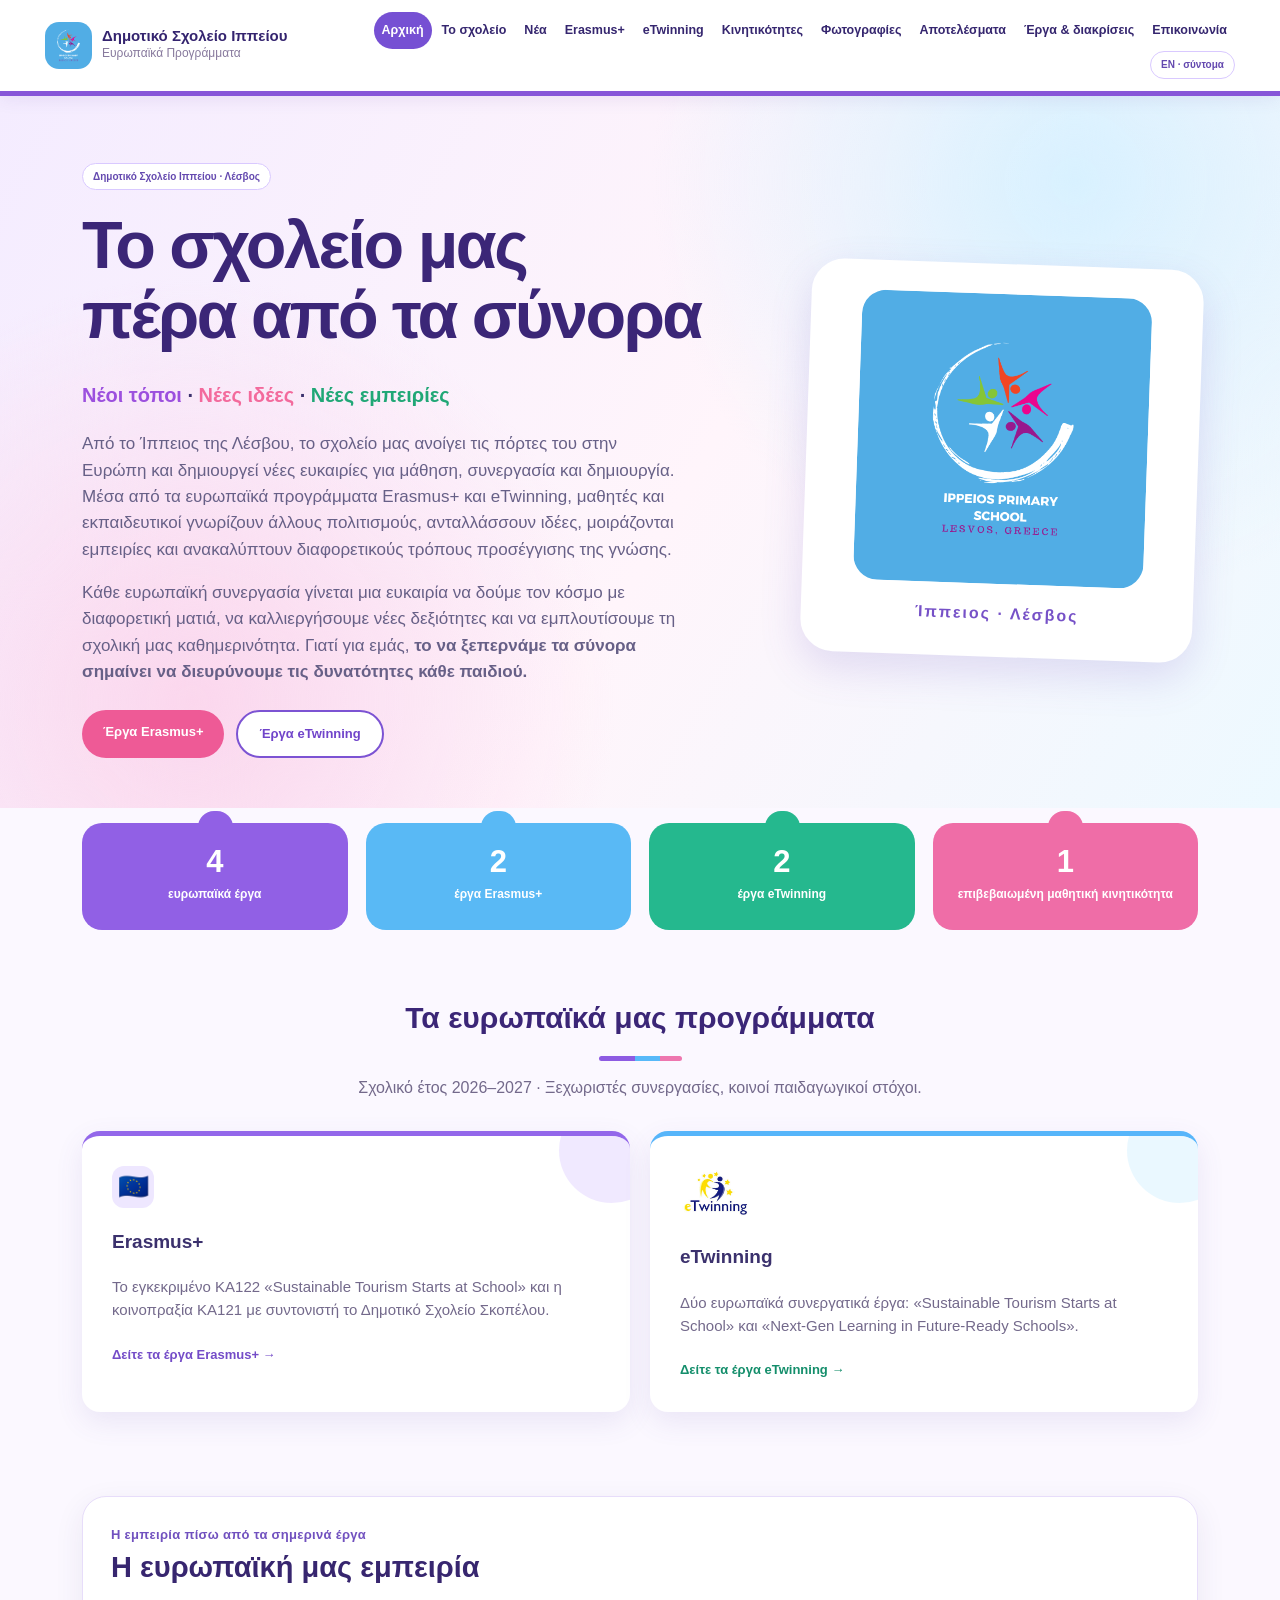
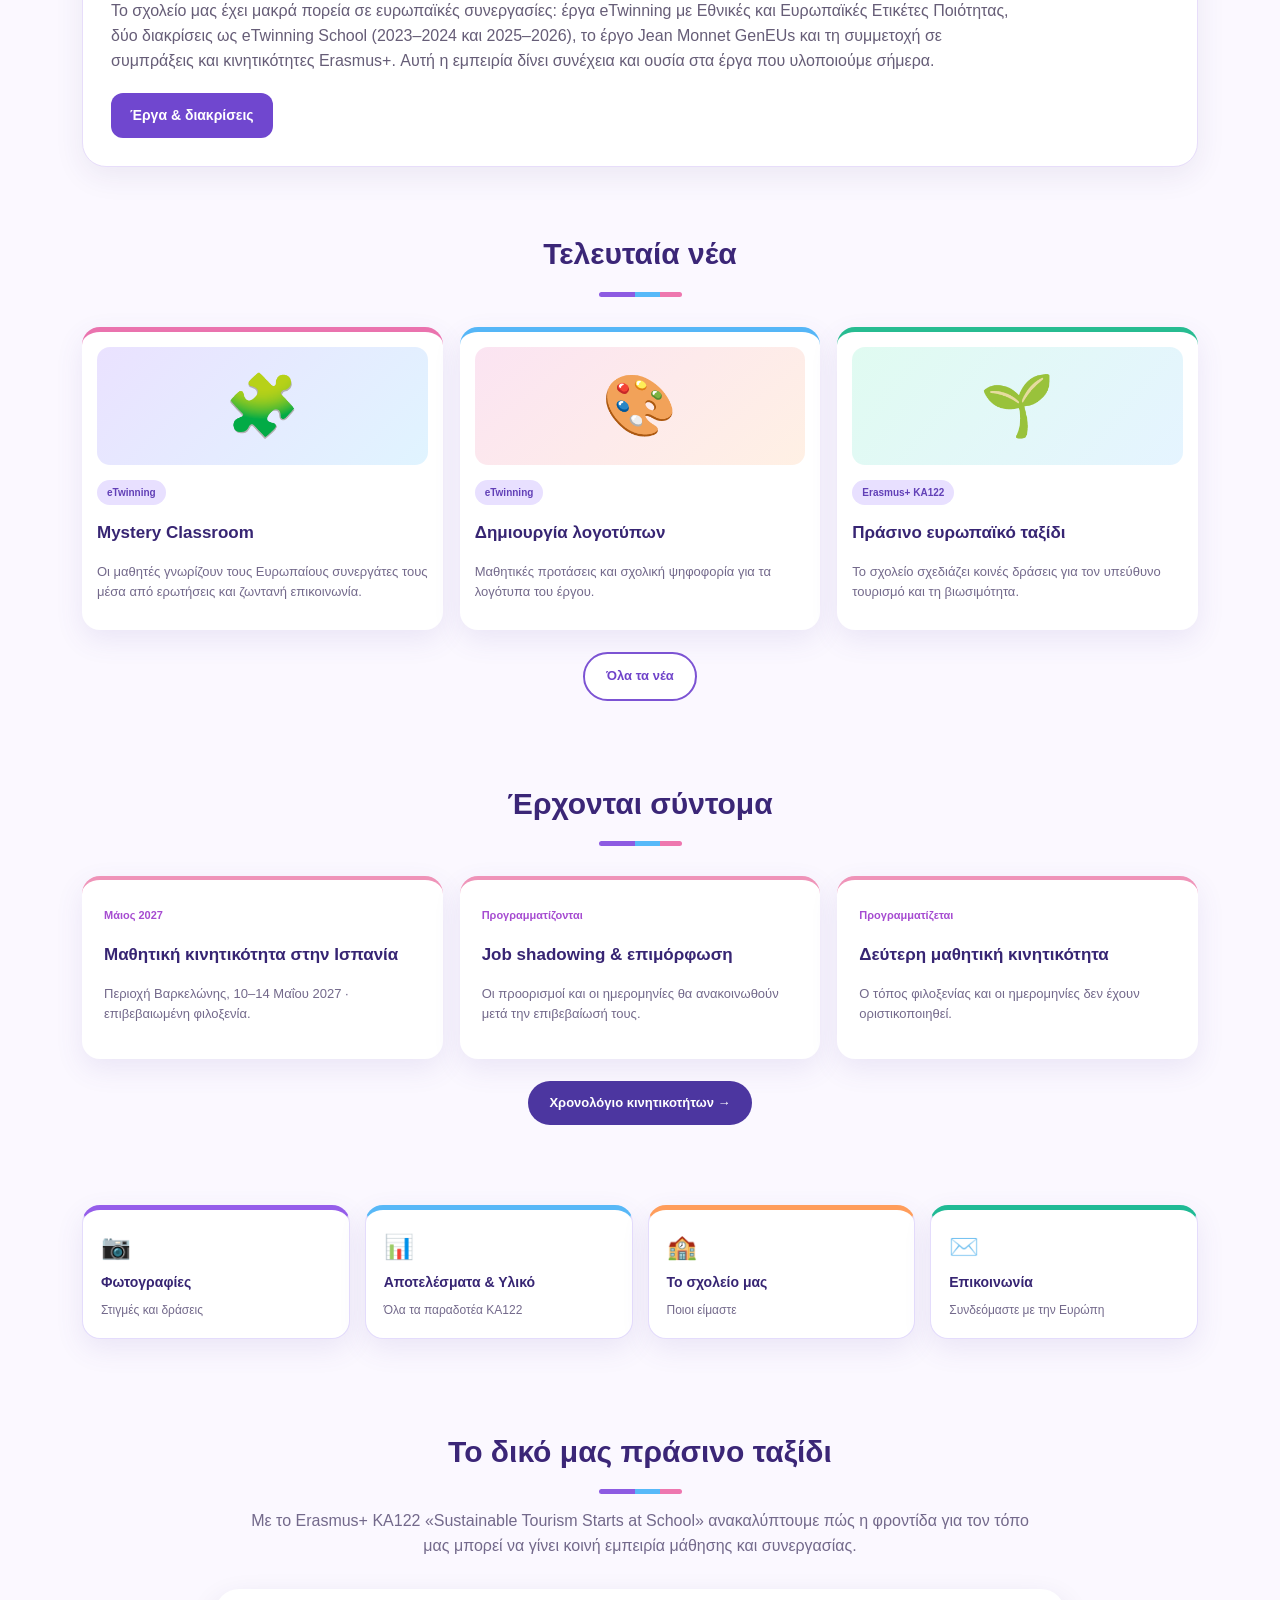
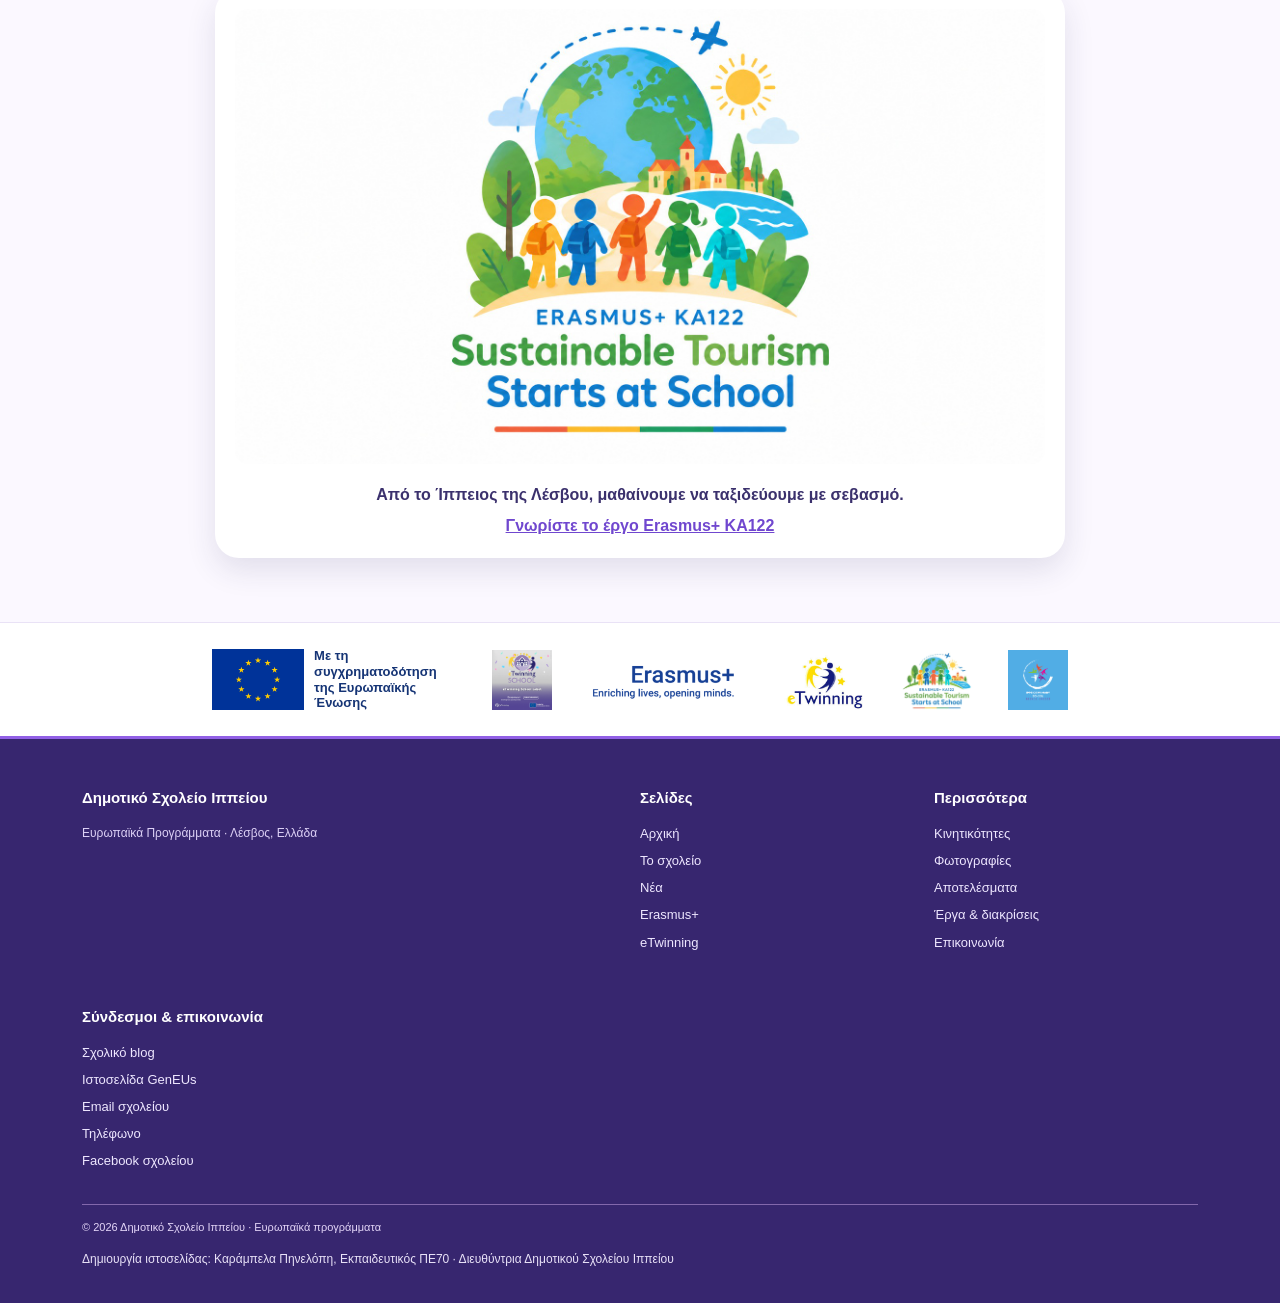
==== commit ac8b2ac1: "Add files via upload" ====
--- a/index.html
+++ b/index.html
@@ -39,5 +39,5 @@
 </section>
 </main>
 <div aria-label="Ευρωπαϊκή χρηματοδότηση και λογότυπα του σχολείου" class="footer-logos"><div class="eu-funding-mark"><svg aria-label="Σημαία της Ευρωπαϊκής Ένωσης" role="img" viewbox="0 0 120 80" xmlns="http://www.w3.org/2000/svg"><rect fill="#003399" height="80" width="120"></rect><polygon fill="#ffcc00" points="60.000,10.800 60.970,13.665 63.994,13.702 61.569,15.510 62.469,18.398 60.000,16.650 57.531,18.398 58.431,15.510 56.006,13.702 59.030,13.665"></polygon><polygon fill="#ffcc00" points="72.500,14.149 73.470,17.014 76.494,17.051 74.069,18.859 74.969,21.747 72.500,19.999 70.031,21.747 70.931,18.859 68.506,17.051 71.530,17.014"></polygon><polygon fill="#ffcc00" points="81.651,23.300 82.620,26.165 85.645,26.202 83.220,28.010 84.119,30.898 81.651,29.150 79.182,30.898 80.081,28.010 77.656,26.202 80.681,26.165"></polygon><polygon fill="#ffcc00" points="85.000,35.800 85.970,38.665 88.994,38.702 86.569,40.510 87.469,43.398 85.000,41.650 82.531,43.398 83.431,40.510 81.006,38.702 84.030,38.665"></polygon><polygon fill="#ffcc00" points="81.651,48.300 82.620,51.165 85.645,51.202 83.220,53.010 84.119,55.898 81.651,54.150 79.182,55.898 80.081,53.010 77.656,51.202 80.681,51.165"></polygon><polygon fill="#ffcc00" points="72.500,57.451 73.470,60.316 76.494,60.353 74.069,62.161 74.969,65.049 72.500,63.301 70.031,65.049 70.931,62.161 68.506,60.353 71.530,60.316"></polygon><polygon fill="#ffcc00" points="60.000,60.800 60.970,63.665 63.994,63.702 61.569,65.510 62.469,68.398 60.000,66.650 57.531,68.398 58.431,65.510 56.006,63.702 59.030,63.665"></polygon><polygon fill="#ffcc00" points="47.500,57.451 48.470,60.316 51.494,60.353 49.069,62.161 49.969,65.049 47.500,63.301 45.031,65.049 45.931,62.161 43.506,60.353 46.530,60.316"></polygon><polygon fill="#ffcc00" points="38.349,48.300 39.319,51.165 42.344,51.202 39.919,53.010 40.818,55.898 38.349,54.150 35.881,55.898 36.780,53.010 34.355,51.202 37.380,51.165"></polygon><polygon fill="#ffcc00" points="35.000,35.800 35.970,38.665 38.994,38.702 36.569,40.510 37.469,43.398 35.000,41.650 32.531,43.398 33.431,40.510 31.006,38.702 34.030,38.665"></polygon><polygon fill="#ffcc00" points="38.349,23.300 39.319,26.165 42.344,26.202 39.919,28.010 40.818,30.898 38.349,29.150 35.881,30.898 36.780,28.010 34.355,26.202 37.380,26.165"></polygon><polygon fill="#ffcc00" points="47.500,14.149 48.470,17.014 51.494,17.051 49.069,18.859 49.969,21.747 47.500,19.999 45.031,21.747 45.931,18.859 43.506,17.051 46.530,17.014"></polygon></svg><span>Με τη συγχρηματοδότηση της Ευρωπαϊκής Ένωσης</span></div><img alt="eTwinning School Label" loading="lazy" src="etwinning-school-label.gif"/><img alt="Erasmus+ — Enriching lives, opening minds" class="erasmus-wordmark" loading="lazy" src="[data-uri]"/><img alt="eTwinning" loading="lazy" src="etwinning-logo.jpg"/><img alt="Λογότυπο Sustainable Tourism Starts at School" loading="lazy" src="[data-uri]"/><img alt="Δημοτικό Σχολείο Ιππείου" loading="lazy" src="school-logo.png"/></div>
-<footer class="footer"><div class="container"><div class="footer-grid"><div><h3>Δημοτικό Σχολείο Ιππείου</h3><p>Ευρωπαϊκά Προγράμματα · Λέσβος, Ελλάδα</p><p>Οι δράσεις Erasmus+ υλοποιούνται με τη συγχρηματοδότηση της Ευρωπαϊκής Ένωσης.</p></div><div><h3>Σελίδες</h3><a href="index.html">Αρχική</a><a href="school.html">Το σχολείο</a><a href="news.html">Νέα</a><a href="erasmus.html">Erasmus+</a><a href="etwinning.html">eTwinning</a></div><div><h3>Περισσότερα</h3><a href="mobilities.html">Κινητικότητες</a><a href="gallery.html">Φωτογραφίες</a><a href="results.html">Αποτελέσματα</a><a href="history.html">Έργα &amp; διακρίσεις</a><a href="contact.html">Επικοινωνία</a></div><div class="external-presence"><h3>Σύνδεσμοι &amp; επικοινωνία</h3><a href="https://blogs.sch.gr/dimippeio/">Σχολικό blog</a><a href="https://geneusproject.blogspot.com/">Ιστοσελίδα GenEUs</a><a href="mailto:mail@dim-ippeiou.les.sch.gr">Email σχολείου</a><a href="tel:+302251093474">Τηλέφωνο</a><a href="https://www.facebook.com/profile.php?id=100064159476317" rel="noopener noreferrer" target="_blank">Facebook σχολείου</a></div></div><div class="copyright">© 2026 Δημοτικό Σχολείο Ιππείου · Ευρωπαϊκά προγράμματα</div><p class="site-credit" style="display:block !important; visibility:visible !important; color:#e9e2f8 !important; opacity:1 !important; text-align:left !important; font-size:12px !important; line-height:1.6 !important; font-weight:400 !important; margin:14px 0 2px !important; padding:0 !important; background:transparent !important;">Δημιουργία ιστοσελίδας: Καράμπελα Πηνελόπη, Εκπαιδευτικός ΠΕ70 · Διευθύντρια Δημοτικού Σχολείου Ιππείου</p></div></footer>
+<footer class="footer"><div class="container"><div class="footer-grid"><div><h3>Δημοτικό Σχολείο Ιππείου</h3><p>Ευρωπαϊκά Προγράμματα · Λέσβος, Ελλάδα</p></div><div><h3>Σελίδες</h3><a href="index.html">Αρχική</a><a href="school.html">Το σχολείο</a><a href="news.html">Νέα</a><a href="erasmus.html">Erasmus+</a><a href="etwinning.html">eTwinning</a></div><div><h3>Περισσότερα</h3><a href="mobilities.html">Κινητικότητες</a><a href="gallery.html">Φωτογραφίες</a><a href="results.html">Αποτελέσματα</a><a href="history.html">Έργα &amp; διακρίσεις</a><a href="contact.html">Επικοινωνία</a></div><div class="external-presence"><h3>Σύνδεσμοι &amp; επικοινωνία</h3><a href="https://blogs.sch.gr/dimippeio/">Σχολικό blog</a><a href="https://geneusproject.blogspot.com/">Ιστοσελίδα GenEUs</a><a href="mailto:mail@dim-ippeiou.les.sch.gr">Email σχολείου</a><a href="tel:+302251093474">Τηλέφωνο</a><a href="https://www.facebook.com/profile.php?id=100064159476317" rel="noopener noreferrer" target="_blank">Facebook σχολείου</a></div></div><div class="copyright">© 2026 Δημοτικό Σχολείο Ιππείου · Ευρωπαϊκά προγράμματα</div><p class="site-credit" style="display:block !important; visibility:visible !important; color:#e9e2f8 !important; opacity:1 !important; text-align:left !important; font-size:12px !important; line-height:1.6 !important; font-weight:400 !important; margin:14px 0 2px !important; padding:0 !important; background:transparent !important;">Δημιουργία ιστοσελίδας: Καράμπελα Πηνελόπη, Εκπαιδευτικός ΠΕ70 · Διευθύντρια Δημοτικού Σχολείου Ιππείου</p></div></footer>
 </body></html>
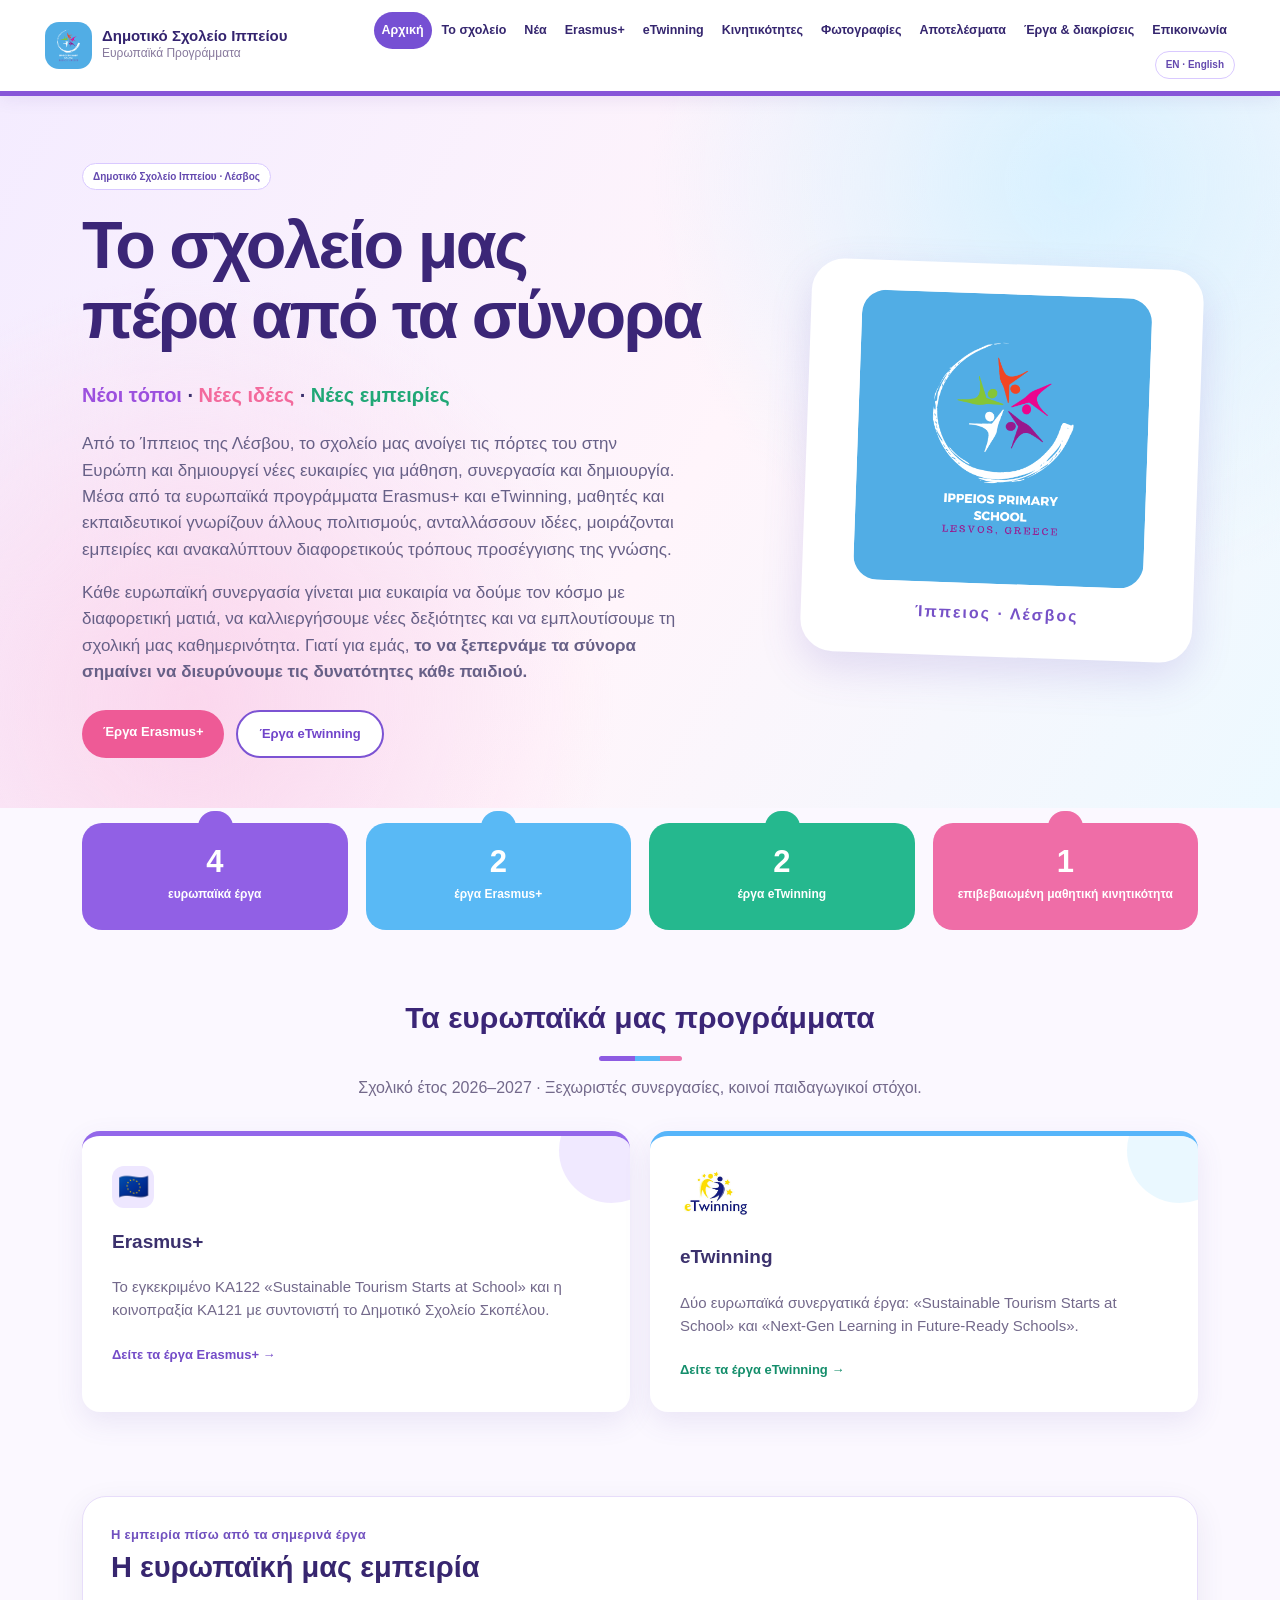
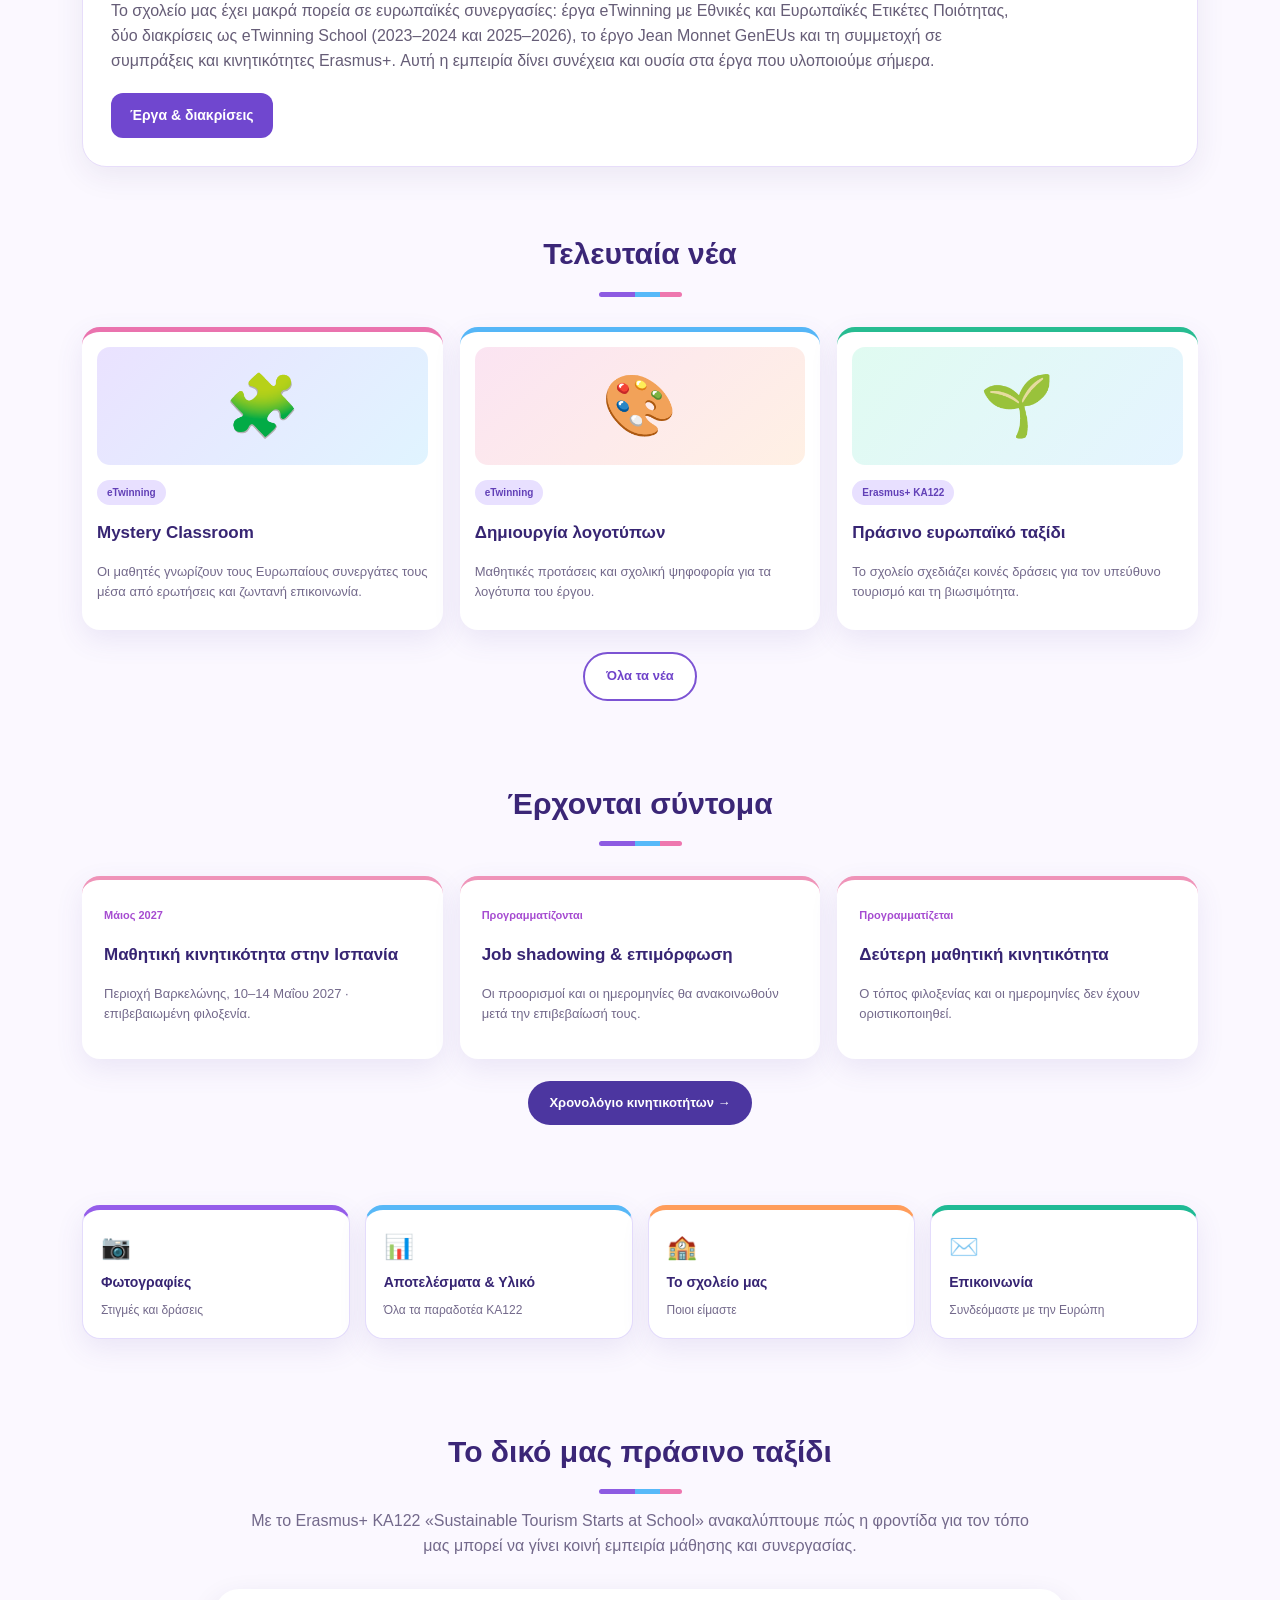
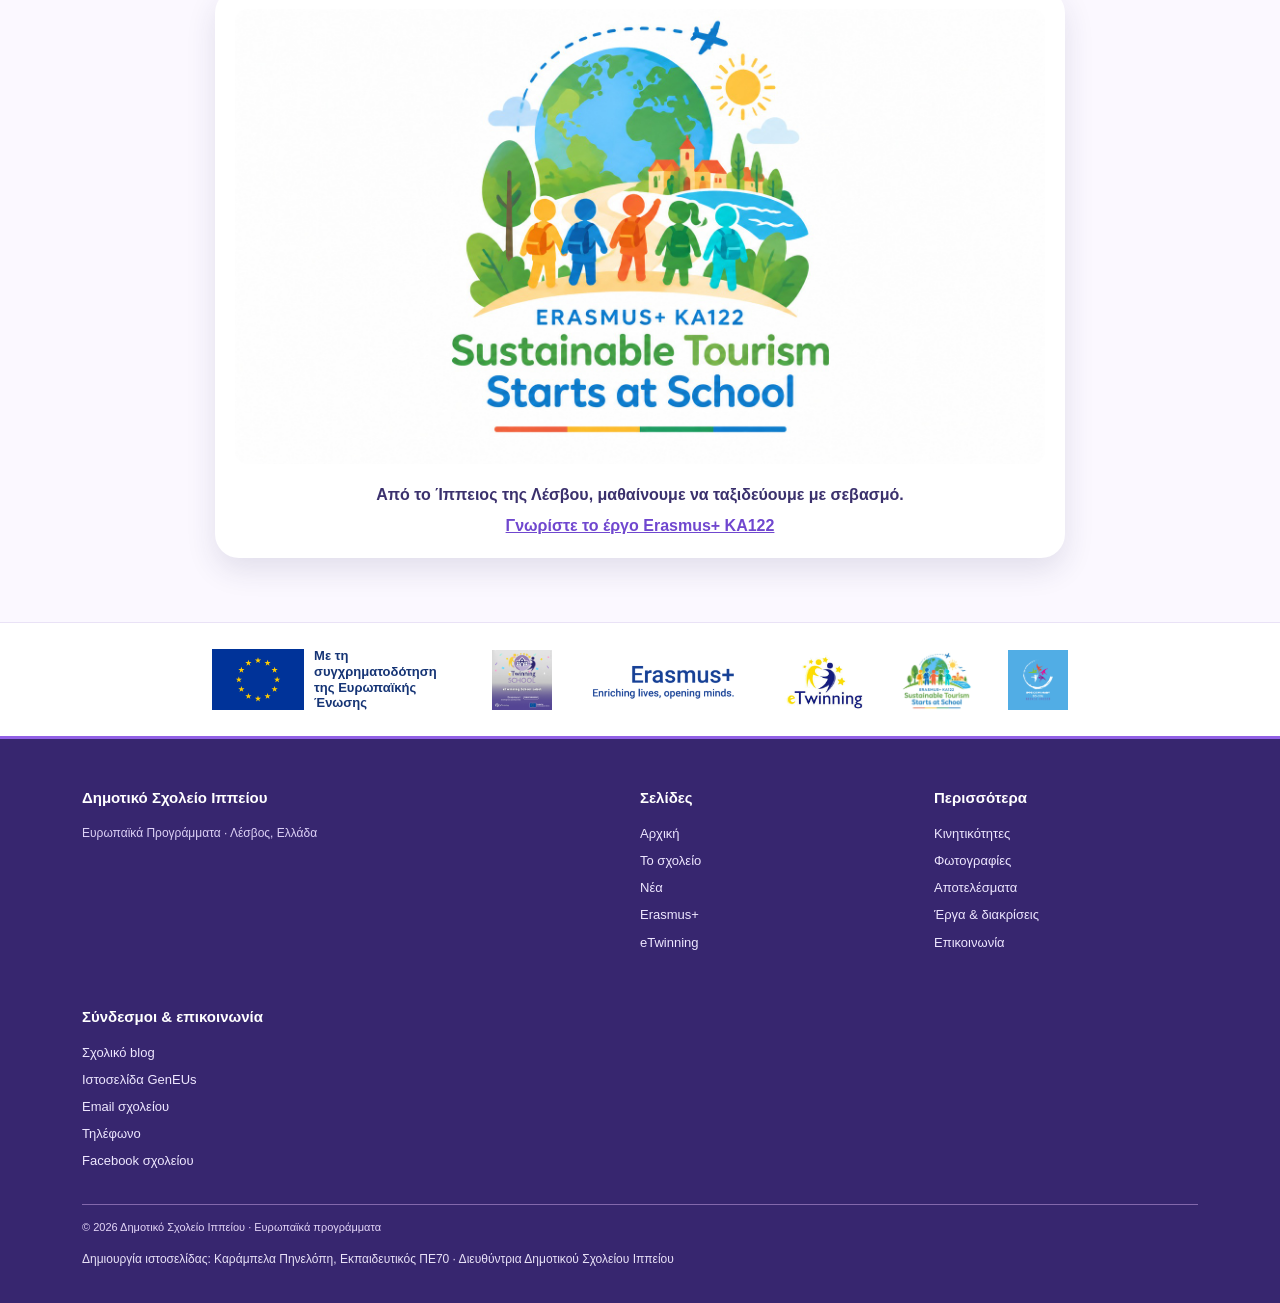
==== commit 29e4e494: "Add files via upload" ====
--- a/index.html
+++ b/index.html
@@ -15,7 +15,7 @@
 .archive-button{display:inline-block;background:#7047cf;color:#fff!important;text-decoration:none;border-radius:12px;padding:12px 19px;font-size:14px;font-weight:800}
 @media(max-width:760px){.archive-grid{grid-template-columns:1fr}.archive-panel{padding:18px}}
 </style></head><body>
-<header class="top"><nav class="nav-wrap"><a class="brand" href="index.html"><img alt="Λογότυπο σχολείου" src="school-logo.png"/><span><strong>Δημοτικό Σχολείο Ιππείου</strong><small>Ευρωπαϊκά Προγράμματα</small></span></a><div class="nav-list"><a class="nav-link active" href="index.html">Αρχική</a><a class="nav-link" href="school.html">Το σχολείο</a><a class="nav-link" href="news.html">Νέα</a><a class="nav-link" href="erasmus.html">Erasmus+</a><a class="nav-link" href="etwinning.html">eTwinning</a><a class="nav-link" href="mobilities.html">Κινητικότητες</a><a class="nav-link" href="gallery.html">Φωτογραφίες</a><a class="nav-link" href="results.html">Αποτελέσματα</a><a class="nav-link" href="history.html">Έργα &amp; διακρίσεις</a><a class="nav-link" href="contact.html">Επικοινωνία</a><span class="badge outline" title="Αγγλική έκδοση υπό προετοιμασία">EN · σύντομα</span></div></nav></header>
+<header class="top"><nav class="nav-wrap"><a class="brand" href="index.html"><img alt="Λογότυπο σχολείου" src="school-logo.png"/><span><strong>Δημοτικό Σχολείο Ιππείου</strong><small>Ευρωπαϊκά Προγράμματα</small></span></a><div class="nav-list"><a class="nav-link active" href="index.html">Αρχική</a><a class="nav-link" href="school.html">Το σχολείο</a><a class="nav-link" href="news.html">Νέα</a><a class="nav-link" href="erasmus.html">Erasmus+</a><a class="nav-link" href="etwinning.html">eTwinning</a><a class="nav-link" href="mobilities.html">Κινητικότητες</a><a class="nav-link" href="gallery.html">Φωτογραφίες</a><a class="nav-link" href="results.html">Αποτελέσματα</a><a class="nav-link" href="history.html">Έργα &amp; διακρίσεις</a><a class="nav-link" href="contact.html">Επικοινωνία</a><a aria-label="Translate this page into English" class="badge outline" href="https://translate.google.com/translate?sl=el&amp;tl=en&amp;hl=en&amp;u=https%3A%2F%2Fdimippeiou.github.io%2Findex.html" rel="noopener noreferrer" style="text-decoration:none;cursor:pointer;display:inline-flex;align-items:center;white-space:nowrap;" target="_blank" title="English translation via Google Translate">EN · English</a></div></nav></header>
 <main>
 <section class="hero"><div class="container herogrid"><div class="hero-copy"><span class="badge outline">Δημοτικό Σχολείο Ιππείου · Λέσβος</span><h1>Το σχολείο μας<br/>πέρα από τα σύνορα</h1><p class="motto"><span>Νέοι τόποι</span> · <span>Νέες ιδέες</span> · <span>Νέες εμπειρίες</span></p><p>Από το Ίππειος της Λέσβου, το σχολείο μας ανοίγει τις πόρτες του στην Ευρώπη και δημιουργεί νέες ευκαιρίες για μάθηση, συνεργασία και δημιουργία. Μέσα από τα ευρωπαϊκά προγράμματα Erasmus+ και eTwinning, μαθητές και εκπαιδευτικοί γνωρίζουν άλλους πολιτισμούς, ανταλλάσσουν ιδέες, μοιράζονται εμπειρίες και ανακαλύπτουν διαφορετικούς τρόπους προσέγγισης της γνώσης.</p><p>Κάθε ευρωπαϊκή συνεργασία γίνεται μια ευκαιρία να δούμε τον κόσμο με διαφορετική ματιά, να καλλιεργήσουμε νέες δεξιότητες και να εμπλουτίσουμε τη σχολική μας καθημερινότητα. Γιατί για εμάς, <strong>το να ξεπερνάμε τα σύνορα σημαίνει να διευρύνουμε τις δυνατότητες κάθε παιδιού.</strong></p><div class="actions"><a class="btn primary" href="erasmus.html">Έργα Erasmus+</a><a class="btn ghost" href="etwinning.html">Έργα eTwinning</a></div></div><div class="hero-logo"><img alt="Λογότυπο Δημοτικού Σχολείου Ιππείου" src="school-logo.png"/><p>Ίππειος · Λέσβος</p></div></div></section>
 <section aria-label="Τα φετινά μας ευρωπαϊκά προγράμματα" class="container statrow"><div class="stat red"><strong>4</strong><small>ευρωπαϊκά έργα</small></div><div class="stat yellow"><strong>2</strong><small>έργα Erasmus+</small></div><div class="stat green"><strong>2</strong><small>έργα eTwinning</small></div><div class="stat blue"><strong>1</strong><small>επιβεβαιωμένη μαθητική κινητικότητα</small></div></section>
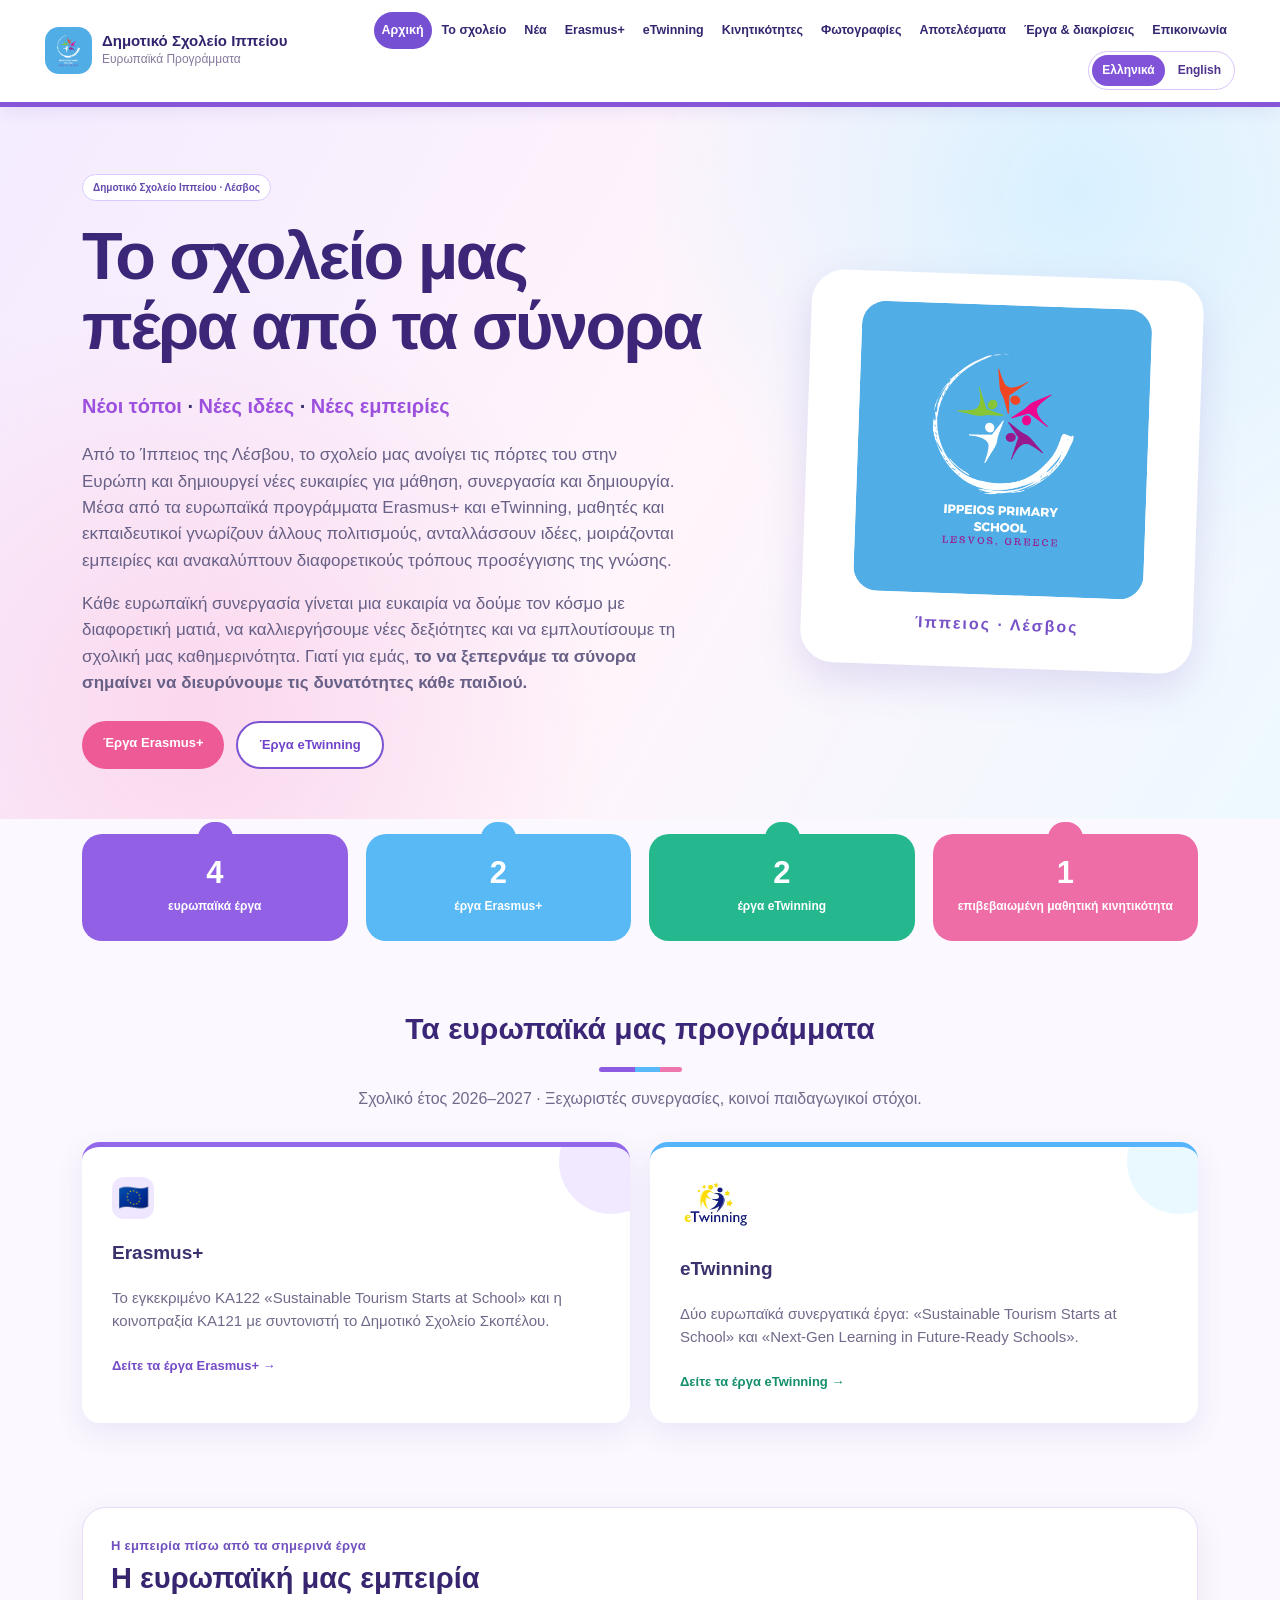
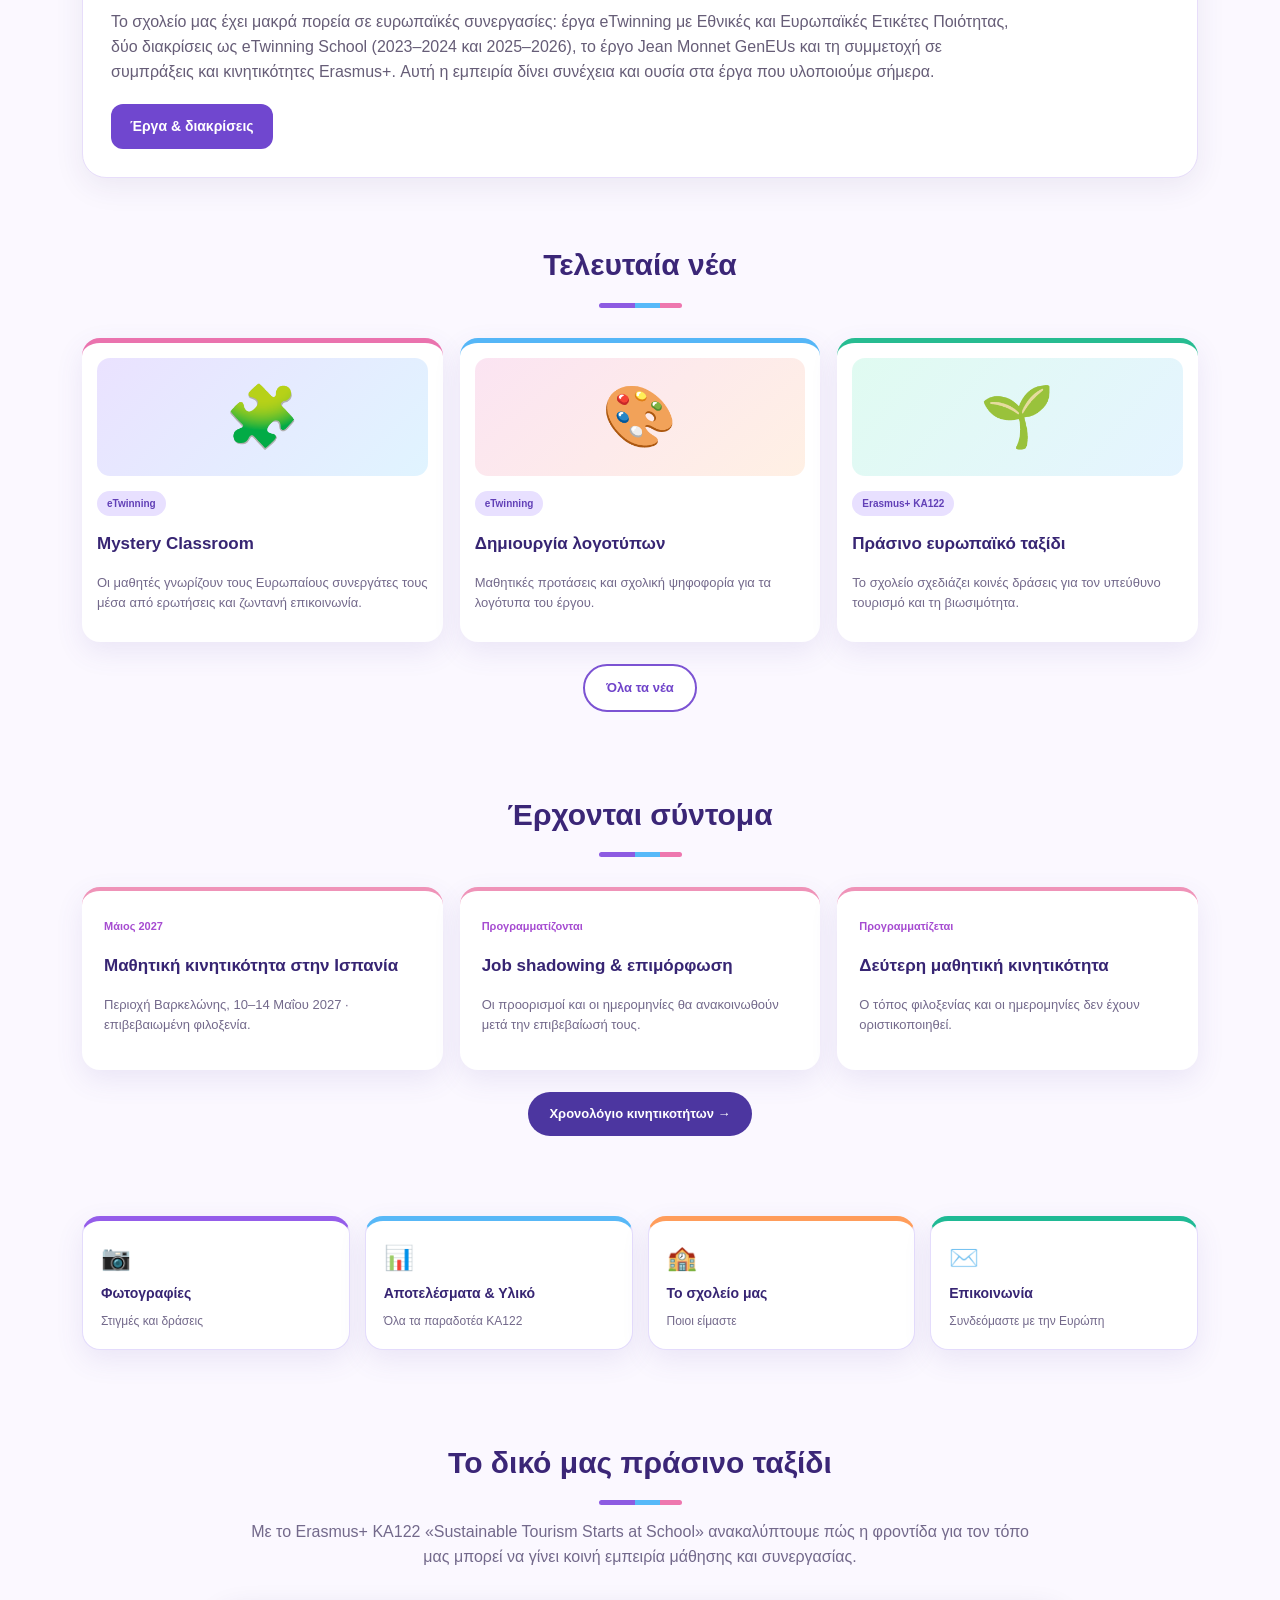
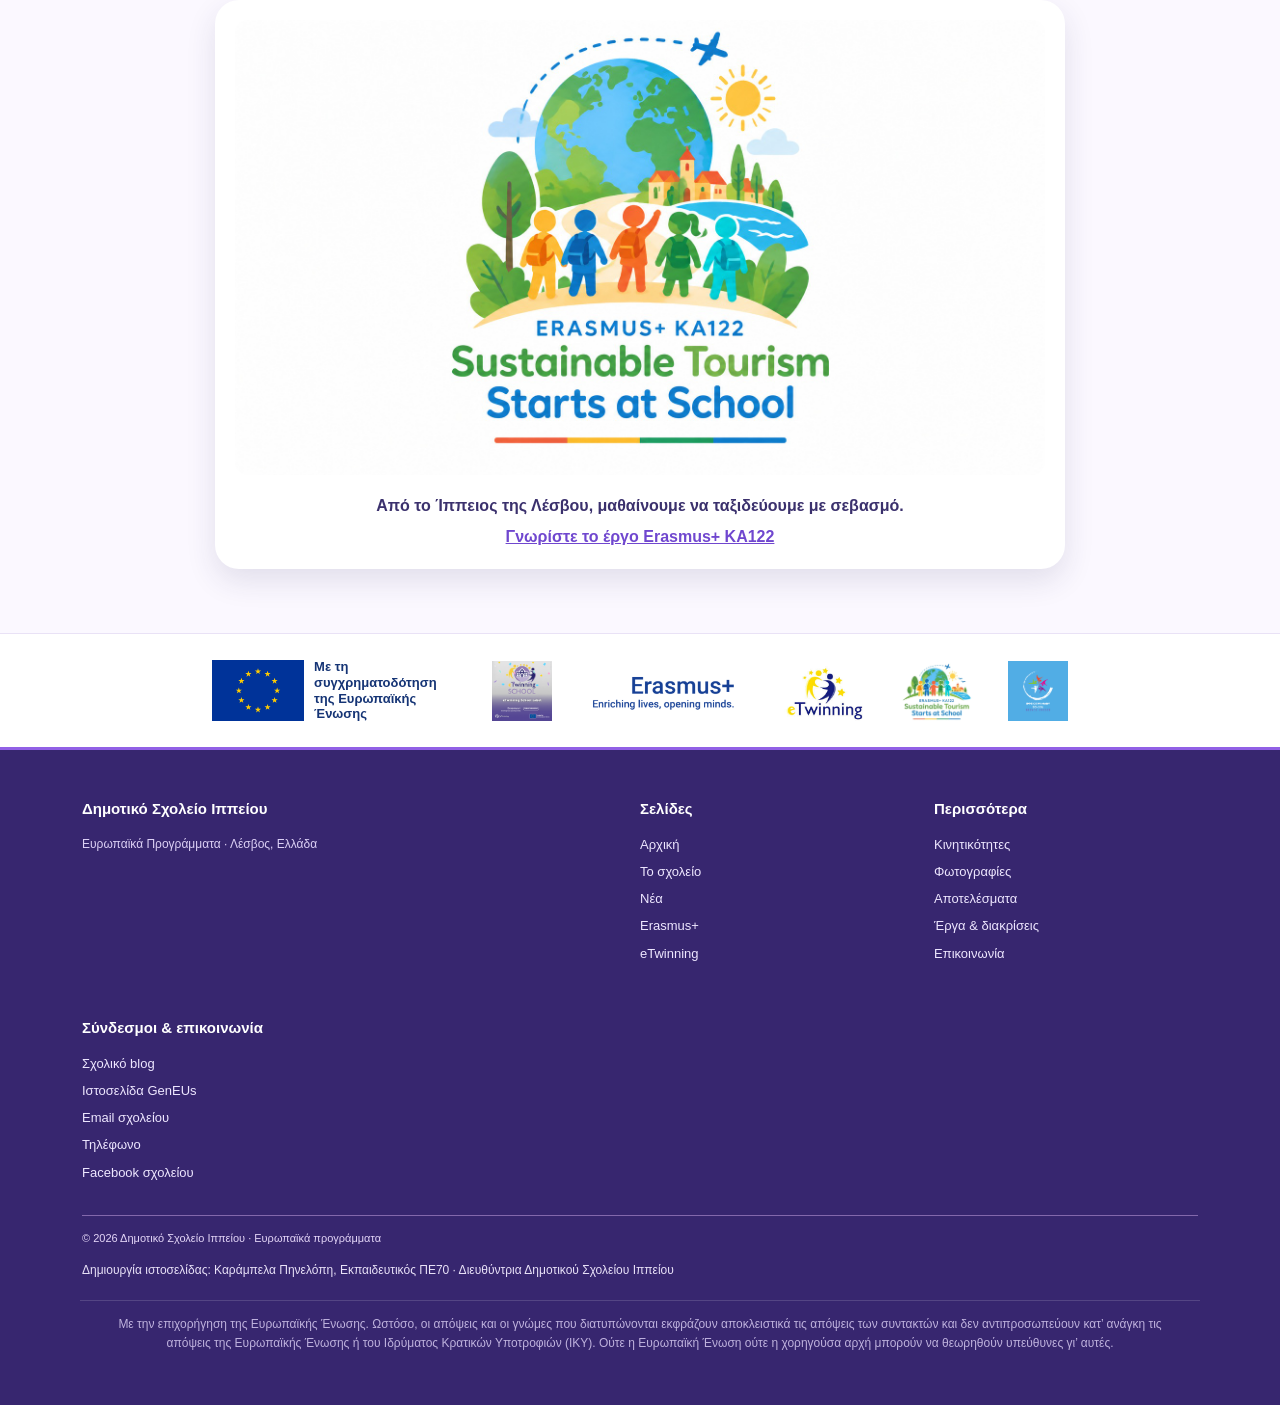
==== commit 855e71ad: "Add files via upload" ====
--- a/index.html
+++ b/index.html
@@ -1,6 +1,6 @@
 <!DOCTYPE html>
 
-<html lang="el"><head><meta charset="utf-8"/><meta content="width=device-width,initial-scale=1" name="viewport"/><meta content="Ευρωπαϊκά προγράμματα Erasmus+ και eTwinning – Δημοτικό Σχολείο Ιππείου, Λέσβος" name="description"/><title>Αρχική | Δημοτικό Σχολείο Ιππείου</title><link href="style.css" rel="stylesheet"/><style>
+<html lang="el"><head><meta charset="utf-8"/><meta content="width=device-width,initial-scale=1" name="viewport"/><meta content="Ευρωπαϊκά προγράμματα Erasmus+ και eTwinning – Δημοτικό Σχολείο Ιππείου, Λέσβος" data-i18n-content="index.meta.description" name="description"/><title data-i18n-attr-text="index.meta.title">Αρχική | Δημοτικό Σχολείο Ιππείου</title><link href="style.css" rel="stylesheet"/><style>
 /* Ευρωπαϊκή διαδρομή — διακριτική από τα ενεργά έργα */
 .archive-intro{max-width:840px;margin:0 auto 28px;text-align:center;color:#64587e;font-size:16px}
 .archive-panel{background:#fff;border:1px solid #e7ddfa;border-radius:24px;padding:28px;box-shadow:0 9px 30px rgba(53,38,98,.08)}
@@ -14,30 +14,30 @@
 .archive-teaser{margin-top:10px}.archive-teaser h2{color:#37266f;margin:0 0 9px;font-size:29px}.archive-teaser p{max-width:900px;color:#665d77;margin:0 0 19px}
 .archive-button{display:inline-block;background:#7047cf;color:#fff!important;text-decoration:none;border-radius:12px;padding:12px 19px;font-size:14px;font-weight:800}
 @media(max-width:760px){.archive-grid{grid-template-columns:1fr}.archive-panel{padding:18px}}
-</style></head><body>
-<header class="top"><nav class="nav-wrap"><a class="brand" href="index.html"><img alt="Λογότυπο σχολείου" src="school-logo.png"/><span><strong>Δημοτικό Σχολείο Ιππείου</strong><small>Ευρωπαϊκά Προγράμματα</small></span></a><div class="nav-list"><a class="nav-link active" href="index.html">Αρχική</a><a class="nav-link" href="school.html">Το σχολείο</a><a class="nav-link" href="news.html">Νέα</a><a class="nav-link" href="erasmus.html">Erasmus+</a><a class="nav-link" href="etwinning.html">eTwinning</a><a class="nav-link" href="mobilities.html">Κινητικότητες</a><a class="nav-link" href="gallery.html">Φωτογραφίες</a><a class="nav-link" href="results.html">Αποτελέσματα</a><a class="nav-link" href="history.html">Έργα &amp; διακρίσεις</a><a class="nav-link" href="contact.html">Επικοινωνία</a><a aria-label="Translate this page into English" class="badge outline" href="https://translate.google.com/translate?sl=el&amp;tl=en&amp;hl=en&amp;u=https%3A%2F%2Fdimippeiou.github.io%2Findex.html" rel="noopener noreferrer" style="text-decoration:none;cursor:pointer;display:inline-flex;align-items:center;white-space:nowrap;" target="_blank" title="English translation via Google Translate">EN · English</a></div></nav></header>
+</style><link href="i18n.css" rel="stylesheet"/></head><body>
+<header class="top"><nav class="nav-wrap"><a class="brand" href="index.html"><img alt="Λογότυπο σχολείου" src="school-logo.png"/><span><strong><span data-i18n="index.text.001">Δημοτικό Σχολείο Ιππείου</span></strong><small><span data-i18n="index.text.002">Ευρωπαϊκά Προγράμματα</span></small></span></a><div class="nav-list"><a class="nav-link active" href="index.html"><span data-i18n="index.text.003">Αρχική</span></a><a class="nav-link" href="school.html"><span data-i18n="index.text.004">Το σχολείο</span></a><a class="nav-link" href="news.html"><span data-i18n="index.text.005">Νέα</span></a><a class="nav-link" href="erasmus.html">Erasmus+</a><a class="nav-link" href="etwinning.html">eTwinning</a><a class="nav-link" href="mobilities.html"><span data-i18n="index.text.006">Κινητικότητες</span></a><a class="nav-link" href="gallery.html"><span data-i18n="index.text.007">Φωτογραφίες</span></a><a class="nav-link" href="results.html"><span data-i18n="index.text.008">Αποτελέσματα</span></a><a class="nav-link" href="history.html"><span data-i18n="index.text.009">Έργα &amp; διακρίσεις</span></a><a class="nav-link" href="contact.html"><span data-i18n="index.text.010">Επικοινωνία</span></a><span aria-label="Language" class="lang-switch" role="group"><button aria-pressed="true" class="lang-toggle" data-lang="el" type="button">Ελληνικά</button><button aria-pressed="false" class="lang-toggle" data-lang="en" type="button">English</button></span></div></nav></header>
 <main>
-<section class="hero"><div class="container herogrid"><div class="hero-copy"><span class="badge outline">Δημοτικό Σχολείο Ιππείου · Λέσβος</span><h1>Το σχολείο μας<br/>πέρα από τα σύνορα</h1><p class="motto"><span>Νέοι τόποι</span> · <span>Νέες ιδέες</span> · <span>Νέες εμπειρίες</span></p><p>Από το Ίππειος της Λέσβου, το σχολείο μας ανοίγει τις πόρτες του στην Ευρώπη και δημιουργεί νέες ευκαιρίες για μάθηση, συνεργασία και δημιουργία. Μέσα από τα ευρωπαϊκά προγράμματα Erasmus+ και eTwinning, μαθητές και εκπαιδευτικοί γνωρίζουν άλλους πολιτισμούς, ανταλλάσσουν ιδέες, μοιράζονται εμπειρίες και ανακαλύπτουν διαφορετικούς τρόπους προσέγγισης της γνώσης.</p><p>Κάθε ευρωπαϊκή συνεργασία γίνεται μια ευκαιρία να δούμε τον κόσμο με διαφορετική ματιά, να καλλιεργήσουμε νέες δεξιότητες και να εμπλουτίσουμε τη σχολική μας καθημερινότητα. Γιατί για εμάς, <strong>το να ξεπερνάμε τα σύνορα σημαίνει να διευρύνουμε τις δυνατότητες κάθε παιδιού.</strong></p><div class="actions"><a class="btn primary" href="erasmus.html">Έργα Erasmus+</a><a class="btn ghost" href="etwinning.html">Έργα eTwinning</a></div></div><div class="hero-logo"><img alt="Λογότυπο Δημοτικού Σχολείου Ιππείου" src="school-logo.png"/><p>Ίππειος · Λέσβος</p></div></div></section>
-<section aria-label="Τα φετινά μας ευρωπαϊκά προγράμματα" class="container statrow"><div class="stat red"><strong>4</strong><small>ευρωπαϊκά έργα</small></div><div class="stat yellow"><strong>2</strong><small>έργα Erasmus+</small></div><div class="stat green"><strong>2</strong><small>έργα eTwinning</small></div><div class="stat blue"><strong>1</strong><small>επιβεβαιωμένη μαθητική κινητικότητα</small></div></section>
-<section class="container section"><div class="section-title"><h2>Τα ευρωπαϊκά μας προγράμματα</h2><div class="underline"></div><p>Σχολικό έτος 2026–2027 · Ξεχωριστές συνεργασίες, κοινοί παιδαγωγικοί στόχοι.</p></div><div class="two-cards"><a class="feature" href="erasmus.html"><span class="feature-icon eu">🇪🇺</span><h3>Erasmus+</h3><p>Το εγκεκριμένο KA122 «Sustainable Tourism Starts at School» και η κοινοπραξία KA121 με συντονιστή το Δημοτικό Σχολείο Σκοπέλου.</p><span class="card-link">Δείτε τα έργα Erasmus+ →</span></a><a class="feature" href="etwinning.html"><img alt="eTwinning" class="feature-logo" src="etwinning-logo.jpg"/><h3>eTwinning</h3><p>Δύο ευρωπαϊκά συνεργατικά έργα: «Sustainable Tourism Starts at School» και «Next-Gen Learning in Future-Ready Schools».</p><span class="card-link green-text">Δείτε τα έργα eTwinning →</span></a></div></section><section class="container section compact"><div class="archive-panel archive-teaser"><div class="archive-year">Η εμπειρία πίσω από τα σημερινά έργα</div><h2>Η ευρωπαϊκή μας εμπειρία</h2><p>Το σχολείο μας έχει μακρά πορεία σε ευρωπαϊκές συνεργασίες: έργα eTwinning με Εθνικές και Ευρωπαϊκές Ετικέτες Ποιότητας, δύο διακρίσεις ως eTwinning School (2023–2024 και 2025–2026), το έργο Jean Monnet GenEUs και τη συμμετοχή σε συμπράξεις και κινητικότητες Erasmus+. Αυτή η εμπειρία δίνει συνέχεια και ουσία στα έργα που υλοποιούμε σήμερα.</p><a class="archive-button" href="history.html">Έργα &amp; διακρίσεις</a></div></section>
-<section class="container section compact"><div class="section-title"><h2>Τελευταία νέα</h2><div class="underline"></div></div><div class="grid3"><article class="news-card"><div class="news-art">🧩</div><span class="badge">eTwinning</span><h3>Mystery Classroom</h3><p>Οι μαθητές γνωρίζουν τους Ευρωπαίους συνεργάτες τους μέσα από ερωτήσεις και ζωντανή επικοινωνία.</p></article><article class="news-card"><div class="news-art">🎨</div><span class="badge">eTwinning</span><h3>Δημιουργία λογοτύπων</h3><p>Μαθητικές προτάσεις και σχολική ψηφοφορία για τα λογότυπα του έργου.</p></article><article class="news-card"><div class="news-art">🌱</div><span class="badge">Erasmus+ KA122</span><h3>Πράσινο ευρωπαϊκό ταξίδι</h3><p>Το σχολείο σχεδιάζει κοινές δράσεις για τον υπεύθυνο τουρισμό και τη βιωσιμότητα.</p></article></div><p class="center-action"><a class="btn ghost" href="news.html">Όλα τα νέα</a></p></section>
-<section class="container section compact"><div class="section-title"><h2>Έρχονται σύντομα</h2><div class="underline"></div></div><div class="grid3"><div class="event"><small>Μάιος 2027</small><h3>Μαθητική κινητικότητα στην Ισπανία</h3><p>Περιοχή Βαρκελώνης, 10–14 Μαΐου 2027 · επιβεβαιωμένη φιλοξενία.</p></div><div class="event"><small>Προγραμματίζονται</small><h3>Job shadowing &amp; επιμόρφωση</h3><p>Οι προορισμοί και οι ημερομηνίες θα ανακοινωθούν μετά την επιβεβαίωσή τους.</p></div><div class="event"><small>Προγραμματίζεται</small><h3>Δεύτερη μαθητική κινητικότητα</h3><p>Ο τόπος φιλοξενίας και οι ημερομηνίες δεν έχουν οριστικοποιηθεί.</p></div></div><p class="center-action"><a class="btn navy" href="mobilities.html">Χρονολόγιο κινητικοτήτων →</a></p></section>
-<section class="container section compact"><div class="quick-grid"><a href="gallery.html">📷 <strong>Φωτογραφίες</strong><small>Στιγμές και δράσεις</small></a><a href="results.html">📊 <strong>Αποτελέσματα &amp; Υλικό</strong><small>Όλα τα παραδοτέα KA122</small></a><a href="school.html">🏫 <strong>Το σχολείο μας</strong><small>Ποιοι είμαστε</small></a><a href="contact.html">✉️ <strong>Επικοινωνία</strong><small>Συνδεόμαστε με την Ευρώπη</small></a></div></section>
+<section class="hero"><div class="container herogrid"><div class="hero-copy"><span class="badge outline"><span data-i18n="index.text.012">Δημοτικό Σχολείο Ιππείου · Λέσβος</span></span><h1><span data-i18n="index.text.013">Το σχολείο μας</span><br/><span data-i18n="index.text.014">πέρα από τα σύνορα</span></h1><p class="motto"><span><span data-i18n="index.text.015">Νέοι τόποι</span></span> · <span><span data-i18n="index.text.016">Νέες ιδέες</span></span> · <span><span data-i18n="index.text.017">Νέες εμπειρίες</span></span></p><p><span data-i18n="index.text.018">Από το Ίππειος της Λέσβου, το σχολείο μας ανοίγει τις πόρτες του στην Ευρώπη και δημιουργεί νέες ευκαιρίες για μάθηση, συνεργασία και δημιουργία. Μέσα από τα ευρωπαϊκά προγράμματα Erasmus+ και eTwinning, μαθητές και εκπαιδευτικοί γνωρίζουν άλλους πολιτισμούς, ανταλλάσσουν ιδέες, μοιράζονται εμπειρίες και ανακαλύπτουν διαφορετικούς τρόπους προσέγγισης της γνώσης.</span></p><p><span data-i18n="index.text.019">Κάθε ευρωπαϊκή συνεργασία γίνεται μια ευκαιρία να δούμε τον κόσμο με διαφορετική ματιά, να καλλιεργήσουμε νέες δεξιότητες και να εμπλουτίσουμε τη σχολική μας καθημερινότητα. Γιατί για εμάς, </span><strong><span data-i18n="index.text.020">το να ξεπερνάμε τα σύνορα σημαίνει να διευρύνουμε τις δυνατότητες κάθε παιδιού.</span></strong></p><div class="actions"><a class="btn primary" href="erasmus.html"><span data-i18n="index.text.021">Έργα Erasmus+</span></a><a class="btn ghost" href="etwinning.html"><span data-i18n="index.text.022">Έργα eTwinning</span></a></div></div><div class="hero-logo"><img alt="Λογότυπο Δημοτικού Σχολείου Ιππείου" src="school-logo.png"/><p><span data-i18n="index.text.023">Ίππειος · Λέσβος</span></p></div></div></section>
+<section aria-label="Τα φετινά μας ευρωπαϊκά προγράμματα" class="container statrow"><div class="stat red"><strong>4</strong><small><span data-i18n="index.text.024">ευρωπαϊκά έργα</span></small></div><div class="stat yellow"><strong>2</strong><small><span data-i18n="index.text.025">έργα Erasmus+</span></small></div><div class="stat green"><strong>2</strong><small><span data-i18n="index.text.026">έργα eTwinning</span></small></div><div class="stat blue"><strong>1</strong><small><span data-i18n="index.text.027">επιβεβαιωμένη μαθητική κινητικότητα</span></small></div></section>
+<section class="container section"><div class="section-title"><h2><span data-i18n="index.text.028">Τα ευρωπαϊκά μας προγράμματα</span></h2><div class="underline"></div><p><span data-i18n="index.text.029">Σχολικό έτος 2026–2027 · Ξεχωριστές συνεργασίες, κοινοί παιδαγωγικοί στόχοι.</span></p></div><div class="two-cards"><a class="feature" href="erasmus.html"><span class="feature-icon eu">🇪🇺</span><h3>Erasmus+</h3><p><span data-i18n="index.text.030">Το εγκεκριμένο KA122 «Sustainable Tourism Starts at School» και η κοινοπραξία KA121 με συντονιστή το Δημοτικό Σχολείο Σκοπέλου.</span></p><span class="card-link"><span data-i18n="index.text.031">Δείτε τα έργα Erasmus+ →</span></span></a><a class="feature" href="etwinning.html"><img alt="eTwinning" class="feature-logo" src="etwinning-logo.jpg"/><h3>eTwinning</h3><p><span data-i18n="index.text.032">Δύο ευρωπαϊκά συνεργατικά έργα: «Sustainable Tourism Starts at School» και «Next-Gen Learning in Future-Ready Schools».</span></p><span class="card-link green-text"><span data-i18n="index.text.033">Δείτε τα έργα eTwinning →</span></span></a></div></section><section class="container section compact"><div class="archive-panel archive-teaser"><div class="archive-year"><span data-i18n="index.text.034">Η εμπειρία πίσω από τα σημερινά έργα</span></div><h2><span data-i18n="index.text.035">Η ευρωπαϊκή μας εμπειρία</span></h2><p><span data-i18n="index.text.036">Το σχολείο μας έχει μακρά πορεία σε ευρωπαϊκές συνεργασίες: έργα eTwinning με Εθνικές και Ευρωπαϊκές Ετικέτες Ποιότητας, δύο διακρίσεις ως eTwinning School (2023–2024 και 2025–2026), το έργο Jean Monnet GenEUs και τη συμμετοχή σε συμπράξεις και κινητικότητες Erasmus+. Αυτή η εμπειρία δίνει συνέχεια και ουσία στα έργα που υλοποιούμε σήμερα.</span></p><a class="archive-button" href="history.html"><span data-i18n="index.text.037">Έργα &amp; διακρίσεις</span></a></div></section>
+<section class="container section compact"><div class="section-title"><h2><span data-i18n="index.text.038">Τελευταία νέα</span></h2><div class="underline"></div></div><div class="grid3"><article class="news-card"><div class="news-art">🧩</div><span class="badge">eTwinning</span><h3>Mystery Classroom</h3><p><span data-i18n="index.text.039">Οι μαθητές γνωρίζουν τους Ευρωπαίους συνεργάτες τους μέσα από ερωτήσεις και ζωντανή επικοινωνία.</span></p></article><article class="news-card"><div class="news-art">🎨</div><span class="badge">eTwinning</span><h3><span data-i18n="index.text.040">Δημιουργία λογοτύπων</span></h3><p><span data-i18n="index.text.041">Μαθητικές προτάσεις και σχολική ψηφοφορία για τα λογότυπα του έργου.</span></p></article><article class="news-card"><div class="news-art">🌱</div><span class="badge">Erasmus+ KA122</span><h3><span data-i18n="index.text.042">Πράσινο ευρωπαϊκό ταξίδι</span></h3><p><span data-i18n="index.text.043">Το σχολείο σχεδιάζει κοινές δράσεις για τον υπεύθυνο τουρισμό και τη βιωσιμότητα.</span></p></article></div><p class="center-action"><a class="btn ghost" href="news.html"><span data-i18n="index.text.044">Όλα τα νέα</span></a></p></section>
+<section class="container section compact"><div class="section-title"><h2><span data-i18n="index.text.045">Έρχονται σύντομα</span></h2><div class="underline"></div></div><div class="grid3"><div class="event"><small><span data-i18n="index.text.046">Μάιος 2027</span></small><h3><span data-i18n="index.text.047">Μαθητική κινητικότητα στην Ισπανία</span></h3><p><span data-i18n="index.text.048">Περιοχή Βαρκελώνης, 10–14 Μαΐου 2027 · επιβεβαιωμένη φιλοξενία.</span></p></div><div class="event"><small><span data-i18n="index.text.049">Προγραμματίζονται</span></small><h3><span data-i18n="index.text.050">Job shadowing &amp; επιμόρφωση</span></h3><p><span data-i18n="index.text.051">Οι προορισμοί και οι ημερομηνίες θα ανακοινωθούν μετά την επιβεβαίωσή τους.</span></p></div><div class="event"><small><span data-i18n="index.text.052">Προγραμματίζεται</span></small><h3><span data-i18n="index.text.053">Δεύτερη μαθητική κινητικότητα</span></h3><p><span data-i18n="index.text.054">Ο τόπος φιλοξενίας και οι ημερομηνίες δεν έχουν οριστικοποιηθεί.</span></p></div></div><p class="center-action"><a class="btn navy" href="mobilities.html"><span data-i18n="index.text.055">Χρονολόγιο κινητικοτήτων →</span></a></p></section>
+<section class="container section compact"><div class="quick-grid"><a href="gallery.html">📷 <strong><span data-i18n="index.text.056">Φωτογραφίες</span></strong><small><span data-i18n="index.text.057">Στιγμές και δράσεις</span></small></a><a href="results.html">📊 <strong><span data-i18n="index.text.058">Αποτελέσματα &amp; Υλικό</span></strong><small><span data-i18n="index.text.059">Όλα τα παραδοτέα KA122</span></small></a><a href="school.html">🏫 <strong><span data-i18n="index.text.060">Το σχολείο μας</span></strong><small><span data-i18n="index.text.061">Ποιοι είμαστε</span></small></a><a href="contact.html">✉️ <strong><span data-i18n="index.text.062">Επικοινωνία</span></strong><small><span data-i18n="index.text.063">Συνδεόμαστε με την Ευρώπη</span></small></a></div></section>
 <section aria-labelledby="ka122-poster-title" class="container section" style="padding-bottom:64px">
 <div class="section-title">
-<h2 id="ka122-poster-title">Το δικό μας πράσινο ταξίδι</h2>
+<h2 id="ka122-poster-title"><span data-i18n="index.text.064">Το δικό μας πράσινο ταξίδι</span></h2>
 <div class="underline"></div>
-<p>Με το Erasmus+ KA122 «Sustainable Tourism Starts at School» ανακαλύπτουμε πώς η φροντίδα για τον τόπο μας μπορεί να γίνει κοινή εμπειρία μάθησης και συνεργασίας.</p>
+<p><span data-i18n="index.text.065">Με το Erasmus+ KA122 «Sustainable Tourism Starts at School» ανακαλύπτουμε πώς η φροντίδα για τον τόπο μας μπορεί να γίνει κοινή εμπειρία μάθησης και συνεργασίας.</span></p>
 </div>
 <div style="max-width:850px;margin:0 auto;text-align:center;background:#fff;border-radius:24px;padding:20px;box-shadow:0 12px 30px rgba(45,41,94,.12)">
 <a aria-label="Μάθετε περισσότερα για το Erasmus+ KA122" href="erasmus.html">
 <img alt="Αφίσα του Erasmus+ KA122 Sustainable Tourism Starts at School" loading="lazy" src="sustainable-tourism.jpg" style="display:block;width:100%;height:auto;border-radius:14px"/>
 </a>
-<p style="margin:19px 0 6px;font-weight:750">Από το Ίππειος της Λέσβου, μαθαίνουμε να ταξιδεύουμε με σεβασμό.</p>
-<a href="erasmus.html" style="color:#7047cf;font-weight:750;text-decoration:underline">Γνωρίστε το έργο Erasmus+ KA122</a>
+<p style="margin:19px 0 6px;font-weight:750"><span data-i18n="index.text.066">Από το Ίππειος της Λέσβου, μαθαίνουμε να ταξιδεύουμε με σεβασμό.</span></p>
+<a href="erasmus.html" style="color:#7047cf;font-weight:750;text-decoration:underline"><span data-i18n="index.text.067">Γνωρίστε το έργο Erasmus+ KA122</span></a>
 </div>
 </section>
 </main>
 <div aria-label="Ευρωπαϊκή χρηματοδότηση και λογότυπα του σχολείου" class="footer-logos"><div class="eu-funding-mark"><svg aria-label="Σημαία της Ευρωπαϊκής Ένωσης" role="img" viewbox="0 0 120 80" xmlns="http://www.w3.org/2000/svg"><rect fill="#003399" height="80" width="120"></rect><polygon fill="#ffcc00" points="60.000,10.800 60.970,13.665 63.994,13.702 61.569,15.510 62.469,18.398 60.000,16.650 57.531,18.398 58.431,15.510 56.006,13.702 59.030,13.665"></polygon><polygon fill="#ffcc00" points="72.500,14.149 73.470,17.014 76.494,17.051 74.069,18.859 74.969,21.747 72.500,19.999 70.031,21.747 70.931,18.859 68.506,17.051 71.530,17.014"></polygon><polygon fill="#ffcc00" points="81.651,23.300 82.620,26.165 85.645,26.202 83.220,28.010 84.119,30.898 81.651,29.150 79.182,30.898 80.081,28.010 77.656,26.202 80.681,26.165"></polygon><polygon fill="#ffcc00" points="85.000,35.800 85.970,38.665 88.994,38.702 86.569,40.510 87.469,43.398 85.000,41.650 82.531,43.398 83.431,40.510 81.006,38.702 84.030,38.665"></polygon><polygon fill="#ffcc00" points="81.651,48.300 82.620,51.165 85.645,51.202 83.220,53.010 84.119,55.898 81.651,54.150 79.182,55.898 80.081,53.010 77.656,51.202 80.681,51.165"></polygon><polygon fill="#ffcc00" points="72.500,57.451 73.470,60.316 76.494,60.353 74.069,62.161 74.969,65.049 72.500,63.301 70.031,65.049 70.931,62.161 68.506,60.353 71.530,60.316"></polygon><polygon fill="#ffcc00" points="60.000,60.800 60.970,63.665 63.994,63.702 61.569,65.510 62.469,68.398 60.000,66.650 57.531,68.398 58.431,65.510 56.006,63.702 59.030,63.665"></polygon><polygon fill="#ffcc00" points="47.500,57.451 48.470,60.316 51.494,60.353 49.069,62.161 49.969,65.049 47.500,63.301 45.031,65.049 45.931,62.161 43.506,60.353 46.530,60.316"></polygon><polygon fill="#ffcc00" points="38.349,48.300 39.319,51.165 42.344,51.202 39.919,53.010 40.818,55.898 38.349,54.150 35.881,55.898 36.780,53.010 34.355,51.202 37.380,51.165"></polygon><polygon fill="#ffcc00" points="35.000,35.800 35.970,38.665 38.994,38.702 36.569,40.510 37.469,43.398 35.000,41.650 32.531,43.398 33.431,40.510 31.006,38.702 34.030,38.665"></polygon><polygon fill="#ffcc00" points="38.349,23.300 39.319,26.165 42.344,26.202 39.919,28.010 40.818,30.898 38.349,29.150 35.881,30.898 36.780,28.010 34.355,26.202 37.380,26.165"></polygon><polygon fill="#ffcc00" points="47.500,14.149 48.470,17.014 51.494,17.051 49.069,18.859 49.969,21.747 47.500,19.999 45.031,21.747 45.931,18.859 43.506,17.051 46.530,17.014"></polygon></svg><span>Με τη συγχρηματοδότηση της Ευρωπαϊκής Ένωσης</span></div><img alt="eTwinning School Label" loading="lazy" src="etwinning-school-label.gif"/><img alt="Erasmus+ — Enriching lives, opening minds" class="erasmus-wordmark" loading="lazy" src="[data-uri]"/><img alt="eTwinning" loading="lazy" src="etwinning-logo.jpg"/><img alt="Λογότυπο Sustainable Tourism Starts at School" loading="lazy" src="[data-uri]"/><img alt="Δημοτικό Σχολείο Ιππείου" loading="lazy" src="school-logo.png"/></div>
-<footer class="footer"><div class="container"><div class="footer-grid"><div><h3>Δημοτικό Σχολείο Ιππείου</h3><p>Ευρωπαϊκά Προγράμματα · Λέσβος, Ελλάδα</p></div><div><h3>Σελίδες</h3><a href="index.html">Αρχική</a><a href="school.html">Το σχολείο</a><a href="news.html">Νέα</a><a href="erasmus.html">Erasmus+</a><a href="etwinning.html">eTwinning</a></div><div><h3>Περισσότερα</h3><a href="mobilities.html">Κινητικότητες</a><a href="gallery.html">Φωτογραφίες</a><a href="results.html">Αποτελέσματα</a><a href="history.html">Έργα &amp; διακρίσεις</a><a href="contact.html">Επικοινωνία</a></div><div class="external-presence"><h3>Σύνδεσμοι &amp; επικοινωνία</h3><a href="https://blogs.sch.gr/dimippeio/">Σχολικό blog</a><a href="https://geneusproject.blogspot.com/">Ιστοσελίδα GenEUs</a><a href="mailto:mail@dim-ippeiou.les.sch.gr">Email σχολείου</a><a href="tel:+302251093474">Τηλέφωνο</a><a href="https://www.facebook.com/profile.php?id=100064159476317" rel="noopener noreferrer" target="_blank">Facebook σχολείου</a></div></div><div class="copyright">© 2026 Δημοτικό Σχολείο Ιππείου · Ευρωπαϊκά προγράμματα</div><p class="site-credit" style="display:block !important; visibility:visible !important; color:#e9e2f8 !important; opacity:1 !important; text-align:left !important; font-size:12px !important; line-height:1.6 !important; font-weight:400 !important; margin:14px 0 2px !important; padding:0 !important; background:transparent !important;">Δημιουργία ιστοσελίδας: Καράμπελα Πηνελόπη, Εκπαιδευτικός ΠΕ70 · Διευθύντρια Δημοτικού Σχολείου Ιππείου</p></div></footer>
-</body></html>+<footer class="footer"><div class="container"><div class="footer-grid"><div><h3><span data-i18n="index.text.068">Δημοτικό Σχολείο Ιππείου</span></h3><p><span data-i18n="index.text.069">Ευρωπαϊκά Προγράμματα · Λέσβος, Ελλάδα</span></p></div><div><h3><span data-i18n="index.text.070">Σελίδες</span></h3><a href="index.html"><span data-i18n="index.text.071">Αρχική</span></a><a href="school.html"><span data-i18n="index.text.072">Το σχολείο</span></a><a href="news.html"><span data-i18n="index.text.073">Νέα</span></a><a href="erasmus.html">Erasmus+</a><a href="etwinning.html">eTwinning</a></div><div><h3><span data-i18n="index.text.074">Περισσότερα</span></h3><a href="mobilities.html"><span data-i18n="index.text.075">Κινητικότητες</span></a><a href="gallery.html"><span data-i18n="index.text.076">Φωτογραφίες</span></a><a href="results.html"><span data-i18n="index.text.077">Αποτελέσματα</span></a><a href="history.html"><span data-i18n="index.text.078">Έργα &amp; διακρίσεις</span></a><a href="contact.html"><span data-i18n="index.text.079">Επικοινωνία</span></a></div><div class="external-presence"><h3><span data-i18n="index.text.080">Σύνδεσμοι &amp; επικοινωνία</span></h3><a href="https://blogs.sch.gr/dimippeio/"><span data-i18n="index.text.081">Σχολικό blog</span></a><a href="https://geneusproject.blogspot.com/"><span data-i18n="index.text.082">Ιστοσελίδα GenEUs</span></a><a href="mailto:mail@dim-ippeiou.les.sch.gr"><span data-i18n="index.text.083">Email σχολείου</span></a><a href="tel:+302251093474"><span data-i18n="index.text.084">Τηλέφωνο</span></a><a href="https://www.facebook.com/profile.php?id=100064159476317" rel="noopener noreferrer" target="_blank"><span data-i18n="index.text.085">Facebook σχολείου</span></a></div></div><div class="copyright"><span data-i18n="index.text.086">© 2026 Δημοτικό Σχολείο Ιππείου · Ευρωπαϊκά προγράμματα</span></div><p class="site-credit" style="display:block !important; visibility:visible !important; color:#e9e2f8 !important; opacity:1 !important; text-align:left !important; font-size:12px !important; line-height:1.6 !important; font-weight:400 !important; margin:14px 0 2px !important; padding:0 !important; background:transparent !important;"><span data-i18n="index.text.087">Δημιουργία ιστοσελίδας: Καράμπελα Πηνελόπη, Εκπαιδευτικός ΠΕ70 · Διευθύντρια Δημοτικού Σχολείου Ιππείου</span></p></div><p class="eu-disclaimer" data-i18n="global.euDisclaimer">Με την επιχορήγηση της Ευρωπαϊκής Ένωσης. Ωστόσο, οι απόψεις και οι γνώμες που διατυπώνονται εκφράζουν αποκλειστικά τις απόψεις των συντακτών και δεν αντιπροσωπεύουν κατ’ ανάγκη τις απόψεις της Ευρωπαϊκής Ένωσης ή του Ιδρύματος Κρατικών Υποτροφιών (ΙΚΥ). Ούτε η Ευρωπαϊκή Ένωση ούτε η χορηγούσα αρχή μπορούν να θεωρηθούν υπεύθυνες γι’ αυτές.</p></footer>
+<script defer="True" src="i18n.js"></script></body></html>
--- a/style.css
+++ b/style.css
@@ -148,3 +148,18 @@
 .footer { background:#37266f!important; border-top: 3px solid #9160e5!important; border-image:none!important; }
 @media(max-width:600px){ .footer-logos{gap:16px 22px!important;} .footer-logos>img{height:48px!important;max-width:130px!important;}
 .eu-funding-mark{width:205px;font-size:11px}.eu-funding-mark svg{width:72px;flex-basis:72px} }
+
+
+/* Ιστορικό ευρωπαϊκής εμπειρίας – αυθεντικές διακρίσεις eTwinning School */
+.school-awards-showcase{margin:38px 0 28px;padding:32px 34px;border-radius:24px;background:linear-gradient(128deg,#faf7ff 0%,#eef8ff 100%);border:1px solid #eae2ff;box-shadow:0 12px 30px rgba(48,34,94,.07)}
+.school-awards-eyebrow{font-size:.87rem;color:#7547cb;font-weight:700;margin:0 0 8px}
+.school-awards-showcase h2{color:#37266f;font-size:clamp(1.5rem,3vw,2.1rem);margin:0 0 10px;line-height:1.2}
+.school-awards-lead{max-width:820px;color:#61547e;font-size:1rem;line-height:1.75;margin:0 0 22px}
+.school-awards-grid{display:grid;grid-template-columns:repeat(2,minmax(0,1fr));gap:18px;align-items:stretch}
+.school-award-card{margin:0;min-width:0;background:#fff;border:1px solid #ede7f7;border-radius:18px;overflow:hidden;box-shadow:0 6px 22px rgba(52,38,101,.07);display:flex;flex-direction:column}
+.school-award-card img{display:block;width:100%;height:290px;object-fit:contain;background:#fff;padding:14px;box-sizing:border-box}
+.school-award-card:nth-child(3) img{object-fit:cover;padding:0}
+.school-award-card figcaption{padding:14px 17px 17px;display:flex;flex-direction:column;gap:5px;color:#6d6283;font-size:.93rem;line-height:1.5}
+.school-award-card figcaption strong{color:#392772;font-size:1.05rem}
+.school-awards-note{font-size:.8rem;color:#827893;margin:18px 2px 0}
+@media(max-width:700px){.school-awards-showcase{padding:22px 16px}.school-awards-grid{grid-template-columns:1fr}.school-award-card img{height:auto;max-height:460px;object-fit:contain!important}.school-award-card:nth-child(3) img{object-fit:contain}}
--- a/i18n.css
+++ b/i18n.css
@@ -0,0 +1,7 @@
+/* Discreet in-site language switcher (no external translation bars) */
+.lang-switch{display:inline-flex;align-items:center;gap:3px;border:1px solid #d9c6fb;border-radius:99px;padding:3px;background:#fff;white-space:nowrap;flex-shrink:0}
+.lang-switch .lang-toggle{background:transparent;border:0;border-radius:99px;padding:6px 10px;color:#4e328b;font:inherit;font-size:12px;font-weight:700;cursor:pointer}
+.lang-switch .lang-toggle.selected,.lang-switch .lang-toggle[aria-pressed="true"]{background:#8053d9;color:#fff}
+.lang-switch .lang-toggle:focus-visible{outline:2px solid #2687d4;outline-offset:2px}
+.eu-disclaimer{max-width:1120px;margin:20px auto 0;padding:14px 20px 20px;text-align:center;color:#e9e0fb;font-size:11px;line-height:1.6;font-weight:400;opacity:.82;border-top:1px solid rgba(255,255,255,.18)}
+@media(max-width:850px){.nav-list{flex-wrap:wrap}.lang-switch{margin-inline:auto}}
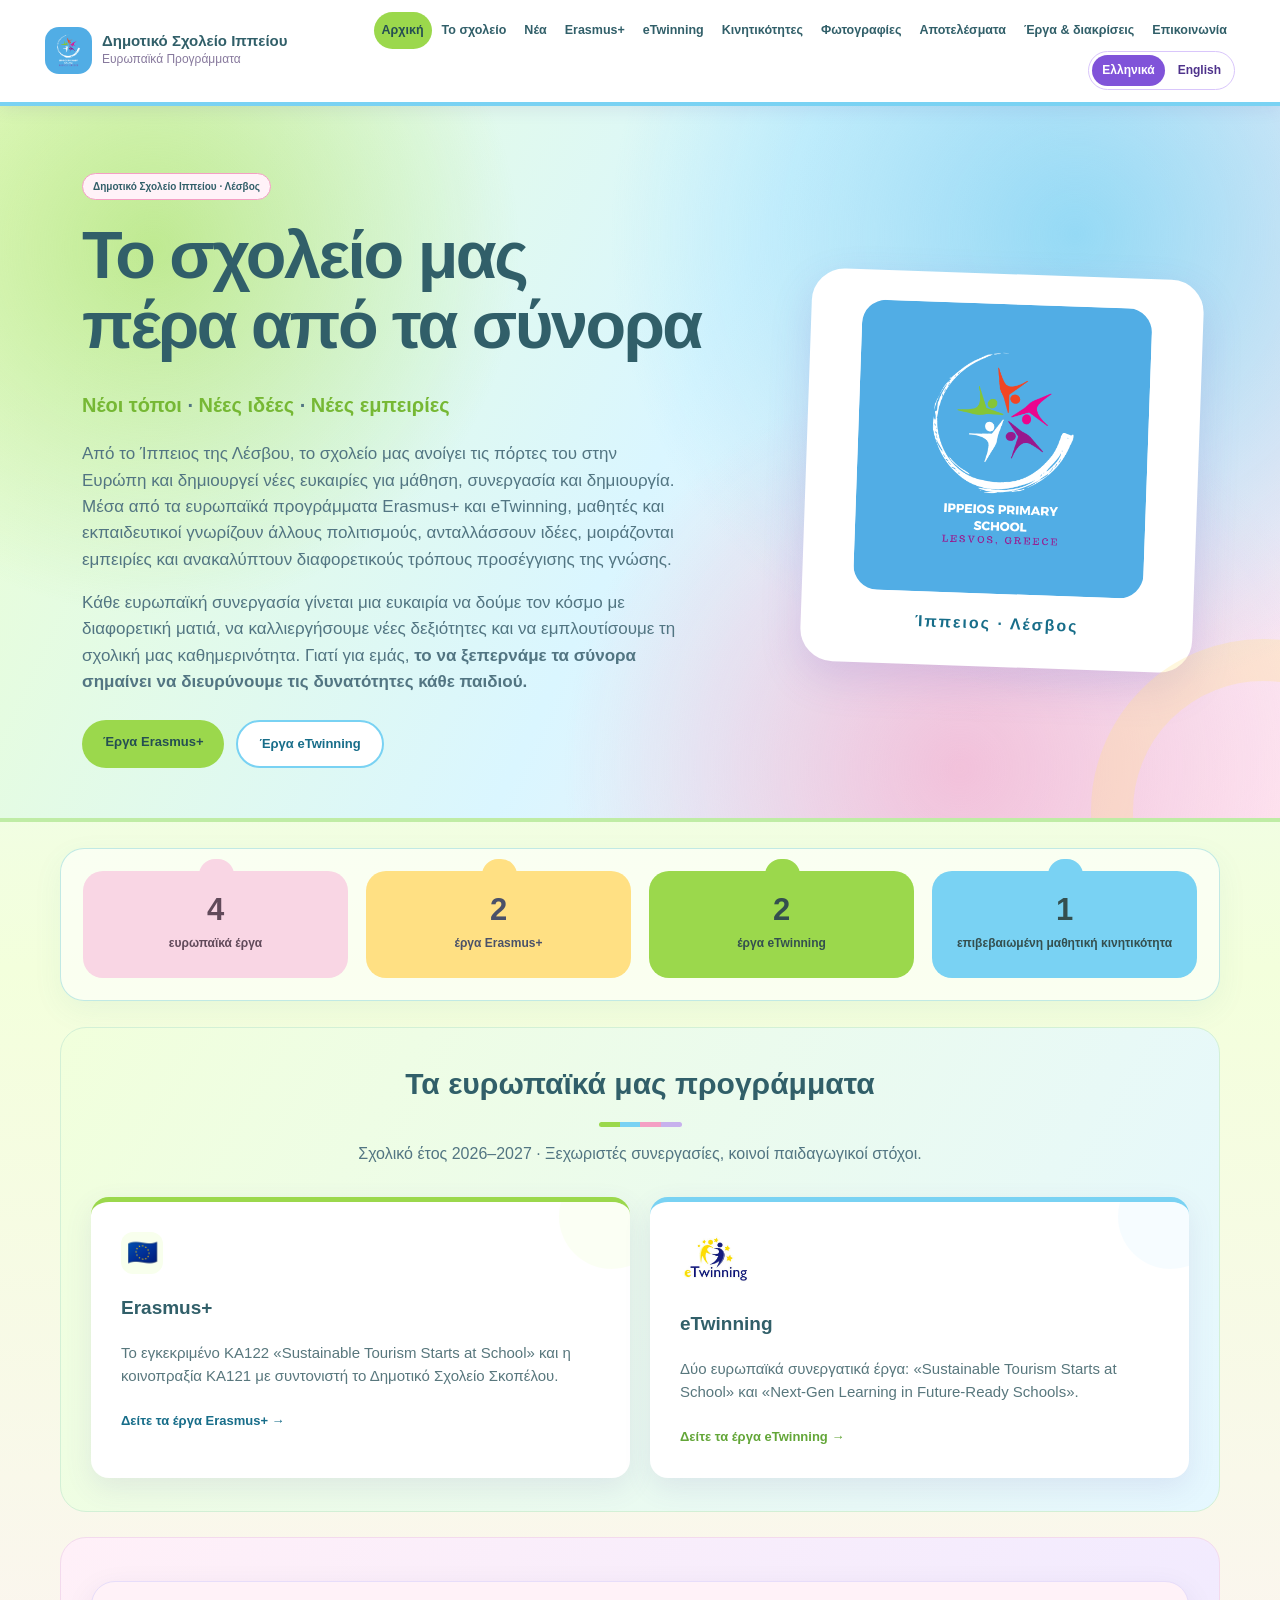
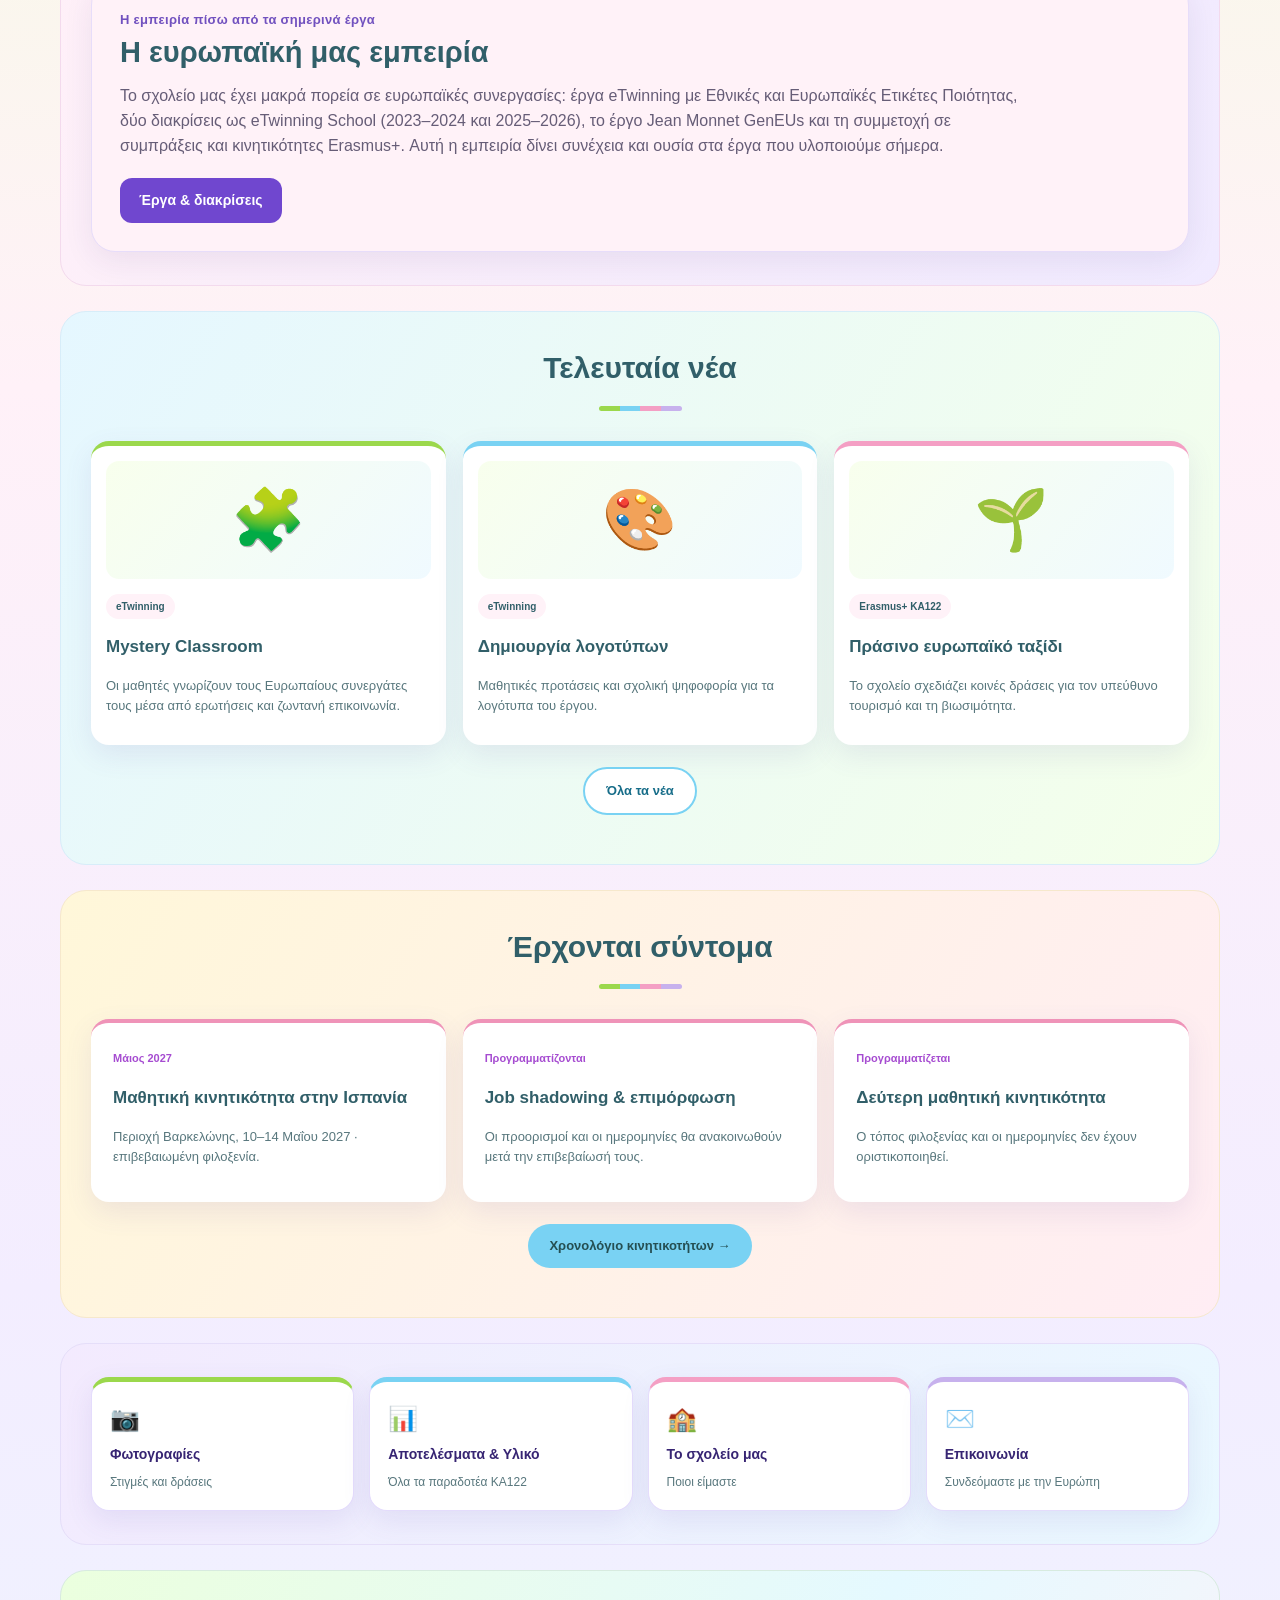
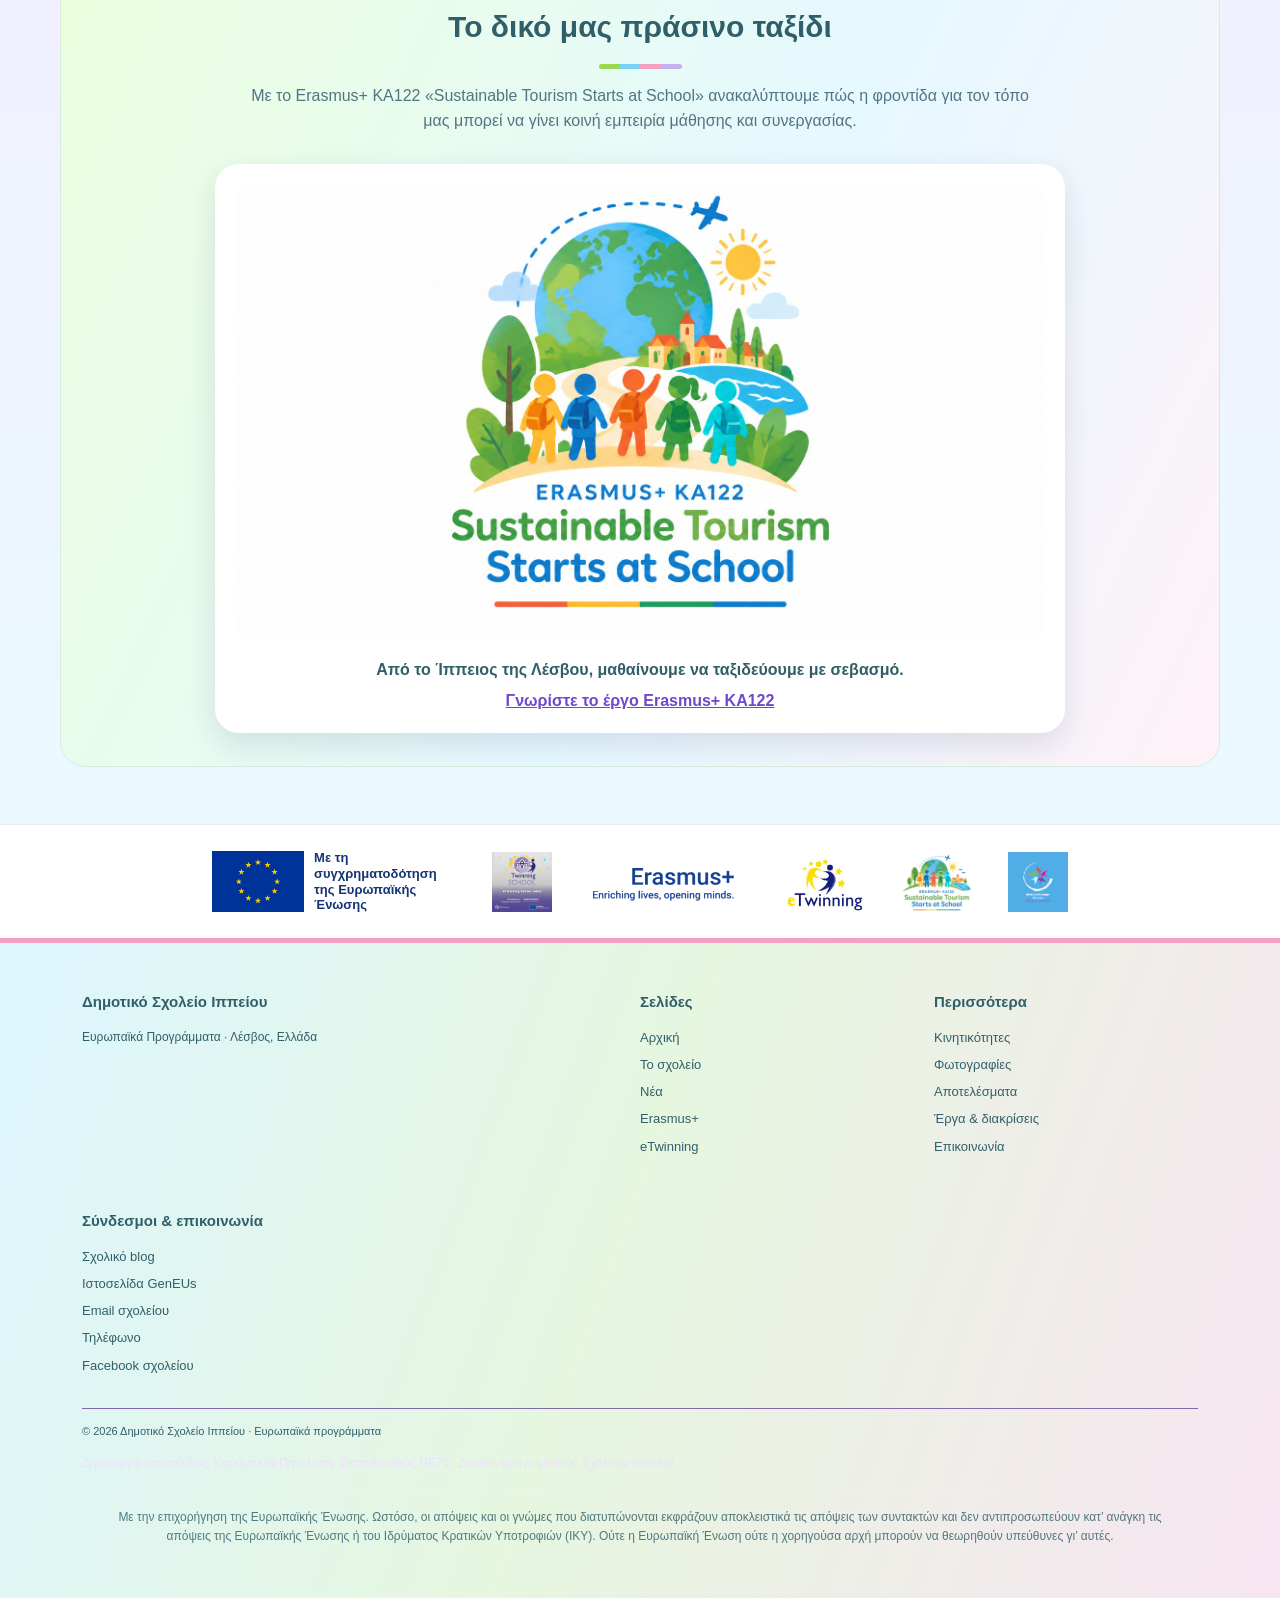
==== commit 5628ed14: "Add files via upload" ====
--- a/index.html
+++ b/index.html
@@ -14,7 +14,7 @@
 .archive-teaser{margin-top:10px}.archive-teaser h2{color:#37266f;margin:0 0 9px;font-size:29px}.archive-teaser p{max-width:900px;color:#665d77;margin:0 0 19px}
 .archive-button{display:inline-block;background:#7047cf;color:#fff!important;text-decoration:none;border-radius:12px;padding:12px 19px;font-size:14px;font-weight:800}
 @media(max-width:760px){.archive-grid{grid-template-columns:1fr}.archive-panel{padding:18px}}
-</style><link href="i18n.css" rel="stylesheet"/></head><body>
+</style><link href="i18n.css" rel="stylesheet"/><link href="spring-garden-2.css" rel="stylesheet"/></head><body>
 <header class="top"><nav class="nav-wrap"><a class="brand" href="index.html"><img alt="Λογότυπο σχολείου" src="school-logo.png"/><span><strong><span data-i18n="index.text.001">Δημοτικό Σχολείο Ιππείου</span></strong><small><span data-i18n="index.text.002">Ευρωπαϊκά Προγράμματα</span></small></span></a><div class="nav-list"><a class="nav-link active" href="index.html"><span data-i18n="index.text.003">Αρχική</span></a><a class="nav-link" href="school.html"><span data-i18n="index.text.004">Το σχολείο</span></a><a class="nav-link" href="news.html"><span data-i18n="index.text.005">Νέα</span></a><a class="nav-link" href="erasmus.html">Erasmus+</a><a class="nav-link" href="etwinning.html">eTwinning</a><a class="nav-link" href="mobilities.html"><span data-i18n="index.text.006">Κινητικότητες</span></a><a class="nav-link" href="gallery.html"><span data-i18n="index.text.007">Φωτογραφίες</span></a><a class="nav-link" href="results.html"><span data-i18n="index.text.008">Αποτελέσματα</span></a><a class="nav-link" href="history.html"><span data-i18n="index.text.009">Έργα &amp; διακρίσεις</span></a><a class="nav-link" href="contact.html"><span data-i18n="index.text.010">Επικοινωνία</span></a><span aria-label="Language" class="lang-switch" role="group"><button aria-pressed="true" class="lang-toggle" data-lang="el" type="button">Ελληνικά</button><button aria-pressed="false" class="lang-toggle" data-lang="en" type="button">English</button></span></div></nav></header>
 <main>
 <section class="hero"><div class="container herogrid"><div class="hero-copy"><span class="badge outline"><span data-i18n="index.text.012">Δημοτικό Σχολείο Ιππείου · Λέσβος</span></span><h1><span data-i18n="index.text.013">Το σχολείο μας</span><br/><span data-i18n="index.text.014">πέρα από τα σύνορα</span></h1><p class="motto"><span><span data-i18n="index.text.015">Νέοι τόποι</span></span> · <span><span data-i18n="index.text.016">Νέες ιδέες</span></span> · <span><span data-i18n="index.text.017">Νέες εμπειρίες</span></span></p><p><span data-i18n="index.text.018">Από το Ίππειος της Λέσβου, το σχολείο μας ανοίγει τις πόρτες του στην Ευρώπη και δημιουργεί νέες ευκαιρίες για μάθηση, συνεργασία και δημιουργία. Μέσα από τα ευρωπαϊκά προγράμματα Erasmus+ και eTwinning, μαθητές και εκπαιδευτικοί γνωρίζουν άλλους πολιτισμούς, ανταλλάσσουν ιδέες, μοιράζονται εμπειρίες και ανακαλύπτουν διαφορετικούς τρόπους προσέγγισης της γνώσης.</span></p><p><span data-i18n="index.text.019">Κάθε ευρωπαϊκή συνεργασία γίνεται μια ευκαιρία να δούμε τον κόσμο με διαφορετική ματιά, να καλλιεργήσουμε νέες δεξιότητες και να εμπλουτίσουμε τη σχολική μας καθημερινότητα. Γιατί για εμάς, </span><strong><span data-i18n="index.text.020">το να ξεπερνάμε τα σύνορα σημαίνει να διευρύνουμε τις δυνατότητες κάθε παιδιού.</span></strong></p><div class="actions"><a class="btn primary" href="erasmus.html"><span data-i18n="index.text.021">Έργα Erasmus+</span></a><a class="btn ghost" href="etwinning.html"><span data-i18n="index.text.022">Έργα eTwinning</span></a></div></div><div class="hero-logo"><img alt="Λογότυπο Δημοτικού Σχολείου Ιππείου" src="school-logo.png"/><p><span data-i18n="index.text.023">Ίππειος · Λέσβος</span></p></div></div></section>
--- a/spring-garden-2.css
+++ b/spring-garden-2.css
@@ -0,0 +1,87 @@
+/* Spring Garden 2.0 — pastel blossom pink. */
+/* Spring Garden palette */
+:root{--navy:#315F69;--ink:#315F69;--muted:#58777D;--purple:#176D89;--violet:#C7B1ED;--pink:#F49FC4;--sky:#79D2F3;--green:#9BD84C;--paper:#FFFFFF;--pale:#F8FFED;--coral:#F49FC4;--yellow:#FFE083;--blue:#79D2F3;}
+html,body{background:white!important;color:#315F69!important}
+.top,.site-header,header.top{background:#FFF!important;border-bottom:4px solid #79D2F3!important}
+.brand strong,.brand span strong,.nav a,.nav-link,.menu a{color:#315F69!important}
+.nav a.active,.nav a[aria-current=page],.nav-link.active,.menu .active{background:#9BD84C!important;color:#254F52!important;border-radius:999px!important}
+.nav a:hover,.nav-link:hover{background:#F8FFED!important}
+.hero{background:linear-gradient(112deg,#FFF3F9 0%,#fff 48%,#F0FAFF 100%)!important}
+.hero h1,.hero-copy h1,h1,h2,h3,.section-title h2{color:#315F69!important}
+.hero-copy>p:not(.motto),.hero p,.section-title p{color:#527582!important}
+.motto span:nth-child(1){color:#76B834!important}
+.motto span:nth-child(2){color:#31A8D5!important}
+.motto span:nth-child(3){color:#D4779E!important}
+.hero-logo p{color:#176D89!important}
+.btn.primary,.button-primary{background:#9BD84C!important;color:#254F52!important}
+.btn.primary:hover,.button-primary:hover{background:#FFE083!important}
+.btn.ghost,.btn.outline{border-color:#79D2F3!important;color:#176D89!important;background:#fff!important}
+.btn.navy{background:#79D2F3!important;color:#254F52!important}
+.stat.red{background:#F49FC4!important;color:#4A5169!important}
+.stat.yellow{background:#FFE083!important;color:#4A5169!important}
+.stat.green{background:#9BD84C!important;color:#344F4F!important}
+.stat.blue{background:#79D2F3!important;color:#344F4F!important}
+.underline{background:linear-gradient(90deg,#9BD84C 0 25%,#79D2F3 25% 50%,#F49FC4 50% 75%,#C7B1ED 75%)!important}
+.feature,.archive-item,.mini,.news-card{border-top-color:#9BD84C!important}
+.feature:nth-child(4n+2),.archive-item:nth-child(4n+2),.mini:nth-child(4n+2),.news-card:nth-child(4n+2){border-top-color:#79D2F3!important}
+.feature:nth-child(4n+3),.archive-item:nth-child(4n+3),.mini:nth-child(4n+3),.news-card:nth-child(4n+3){border-top-color:#F49FC4!important}
+.feature:nth-child(4n),.archive-item:nth-child(4n),.mini:nth-child(4n),.news-card:nth-child(4n){border-top-color:#C7B1ED!important}
+.feature:before,.feature-icon{background:#F8FFED!important}
+.feature:nth-child(2):before{background:#F0FAFF!important}
+.card-link,.archive-item a,.archive-links a{color:#176D89!important}
+.green-text{color:#63A638!important}
+.news-art{background:linear-gradient(130deg,#F8FFED,#F0FAFF)!important}
+.page-head{background:linear-gradient(110deg,#F8FFED,#F0FAFF,#fff)!important}
+.badge,.badge.outline{background:#FFF2F8!important;color:#315F69!important;border-color:#F49FC4!important}
+.quick-grid a:nth-child(4n+1){border-top-color:#9BD84C!important}
+.quick-grid a:nth-child(4n+2){border-top-color:#79D2F3!important}
+.quick-grid a:nth-child(4n+3){border-top-color:#F49FC4!important}
+.quick-grid a:nth-child(4n){border-top-color:#C7B1ED!important}
+.section:nth-of-type(4n),.archive-panel{background:#FFF2F8!important}
+.footer-logos{background:#fff!important;border-top:1px solid #E9EEF0!important}
+.footer{background:#D8F1F3!important;border-top:5px solid #F49FC4!important;border-image:none!important}
+.footer h3,.footer h4,.footer strong,.footer a,.footer p,.footer div{color:#315F69!important}
+.footer a{text-decoration-color:#176D89!important}
+.page-head .kicker,.badge,.section-tag,.tile-type,.event small,.date,.journey-date,.story small{text-transform:none!important;letter-spacing:normal!important}
+
+
+
+/* Richer spring backgrounds */
+html, body {background:#F2FAFF!important;}
+main {
+  background:linear-gradient(180deg,#E9F8FF 0%,#F3FFDC 22%,#FFF1F8 48%,#F3EDFF 71%,#EAF9FF 100%)!important;
+  padding-bottom:32px;
+}
+.hero {
+  position:relative;
+  overflow:hidden;
+  background:
+    radial-gradient(circle at 12% 20%,rgba(155,216,76,.52) 0,transparent 29%),
+    radial-gradient(circle at 84% 18%,rgba(121,210,243,.75) 0,transparent 38%),
+    radial-gradient(circle at 75% 93%,rgba(244,159,196,.57) 0,transparent 34%),
+    linear-gradient(115deg,#EBFFD1 0%,#DAF6FF 51%,#FFE8F3 100%)!important;
+  border-bottom:4px solid #BFECA5;
+}
+.hero::after {
+  content:'';
+  position:absolute;
+  width:260px;height:260px;
+  border:42px solid rgba(255,224,131,.27);
+  border-radius:50%;right:-155px;bottom:-165px;
+  pointer-events:none;
+}
+.statrow {background:rgba(255,255,255,.58)!important;padding:22px!important;border:1px solid rgba(169,224,222,.7);border-radius:24px;margin-top:26px!important;box-shadow:0 10px 30px rgba(69,148,159,.07);}
+main > section.container.section:nth-of-type(3) {background:linear-gradient(120deg,#F1FFDC 0%,#E5F7FF 100%)!important;border:1px solid #D3F0D6!important;border-radius:26px;padding:33px 30px!important;margin-top:26px;margin-bottom:25px;}
+main > section.container.section:nth-of-type(4) {background:linear-gradient(120deg,#FFF0F8 0%,#F0EAFF 100%)!important;border:1px solid #F3DAED!important;border-radius:26px;padding:33px 30px!important;margin-bottom:25px;}
+main > section.container.section:nth-of-type(5) {background:linear-gradient(120deg,#E5F7FF 0%,#F4FFEA 100%)!important;border:1px solid #D7EDF9!important;border-radius:26px;padding:33px 30px!important;margin-bottom:25px;}
+main > section.container.section:nth-of-type(6) {background:linear-gradient(120deg,#FFF7D9 0%,#FFEDF4 100%)!important;border:1px solid #F6E8CC!important;border-radius:26px;padding:33px 30px!important;margin-bottom:25px;}
+main > section.container.section:nth-of-type(7) {background:linear-gradient(120deg,#F3EAFE 0%,#E9F8FF 100%)!important;border:1px solid #E5DEF9!important;border-radius:26px;padding:33px 30px!important;margin-bottom:25px;}
+main > section.container.section:nth-of-type(8) {background:linear-gradient(115deg,#EBFFDE 0%,#E5F9FF 55%,#FFF2F8 100%)!important;border:1px solid #D7EBDF!important;border-radius:26px;padding:33px 30px!important;margin-bottom:25px;}
+.feature,.mini,.news-card,.event,.quick-grid a {background:#fff!important;}
+.footer {background:linear-gradient(110deg,#DDF6FF 0%,#E6F6DF 48%,#F7E5F2 100%)!important;}
+@media(max-width:760px){main > section.container.section{padding:22px 17px!important;border-radius:18px!important}.statrow{padding:12px!important}.hero::after{display:none}}
+
+
+/* Μόνο το ροζ πλαίσιο «4 ευρωπαϊκά έργα» */
+.statrow .stat.red { background: #F9D6E4 !important; color: #614A5A !important; }
+
